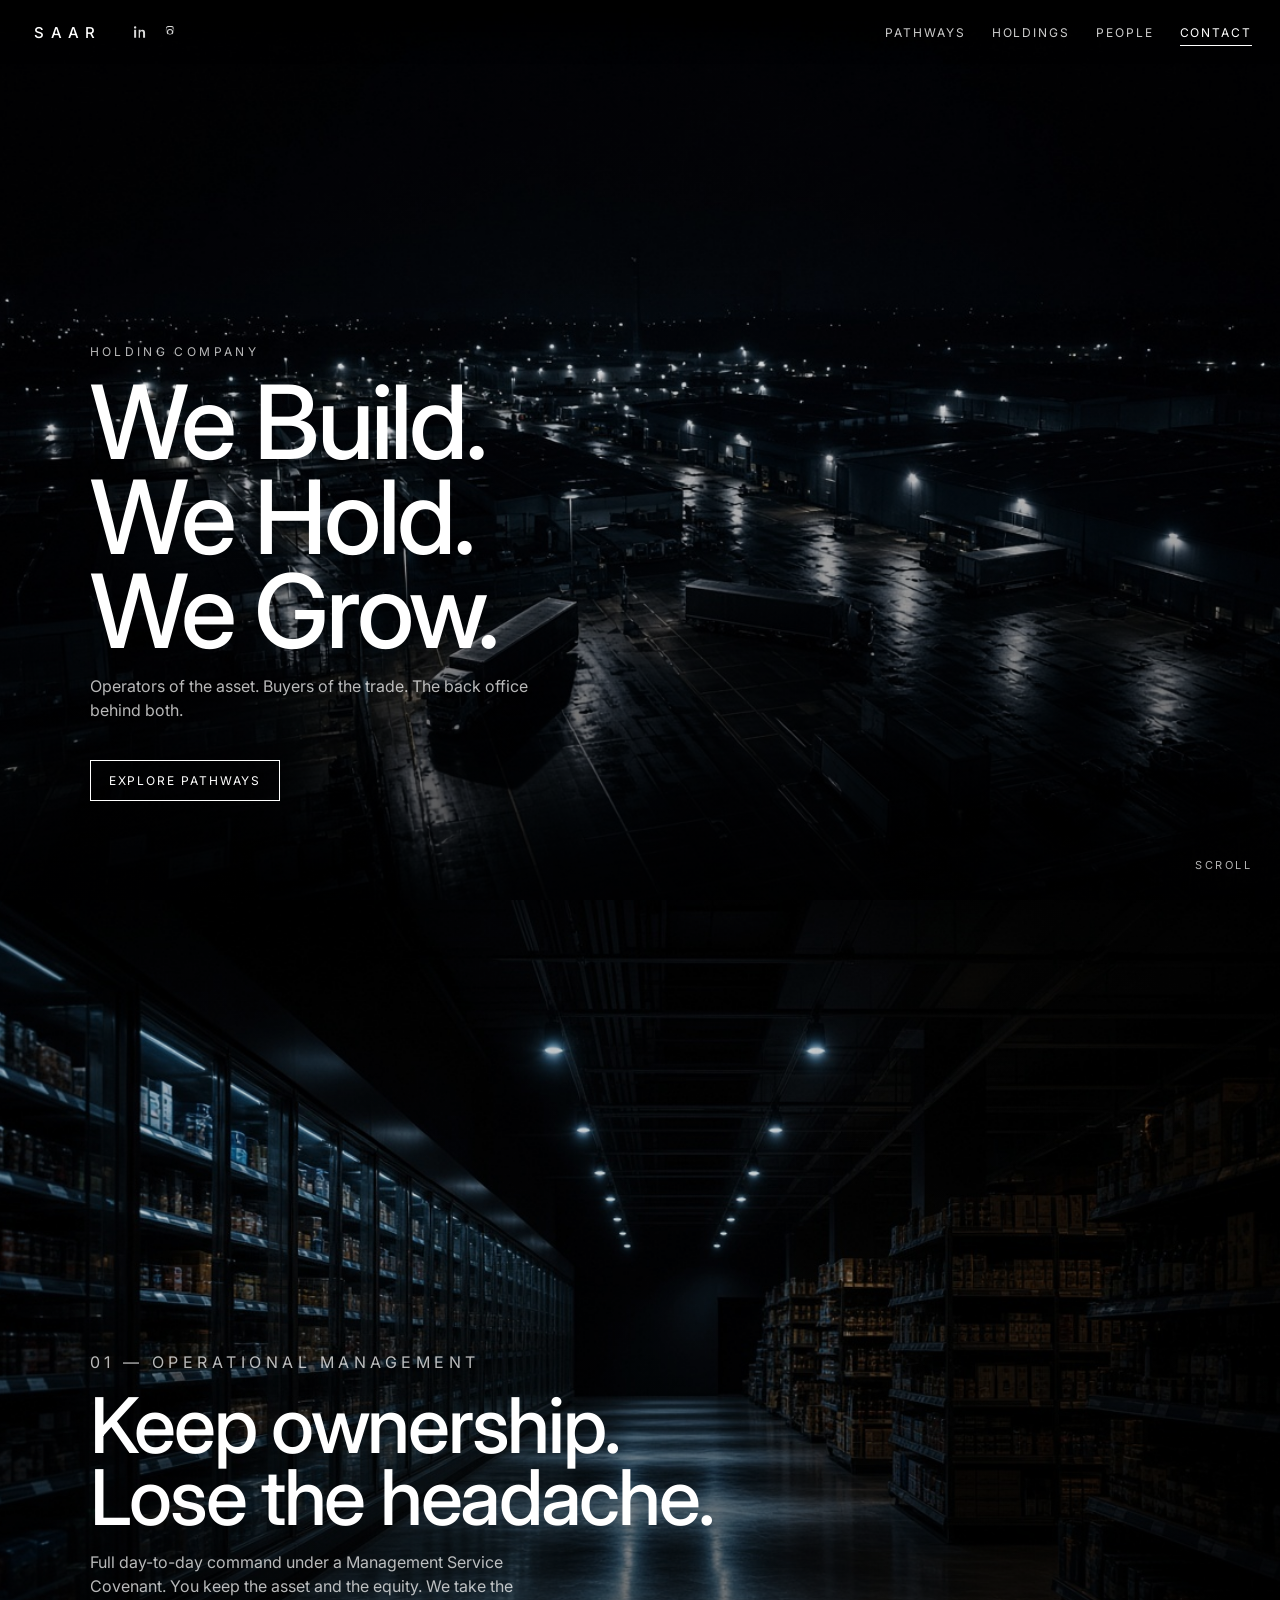
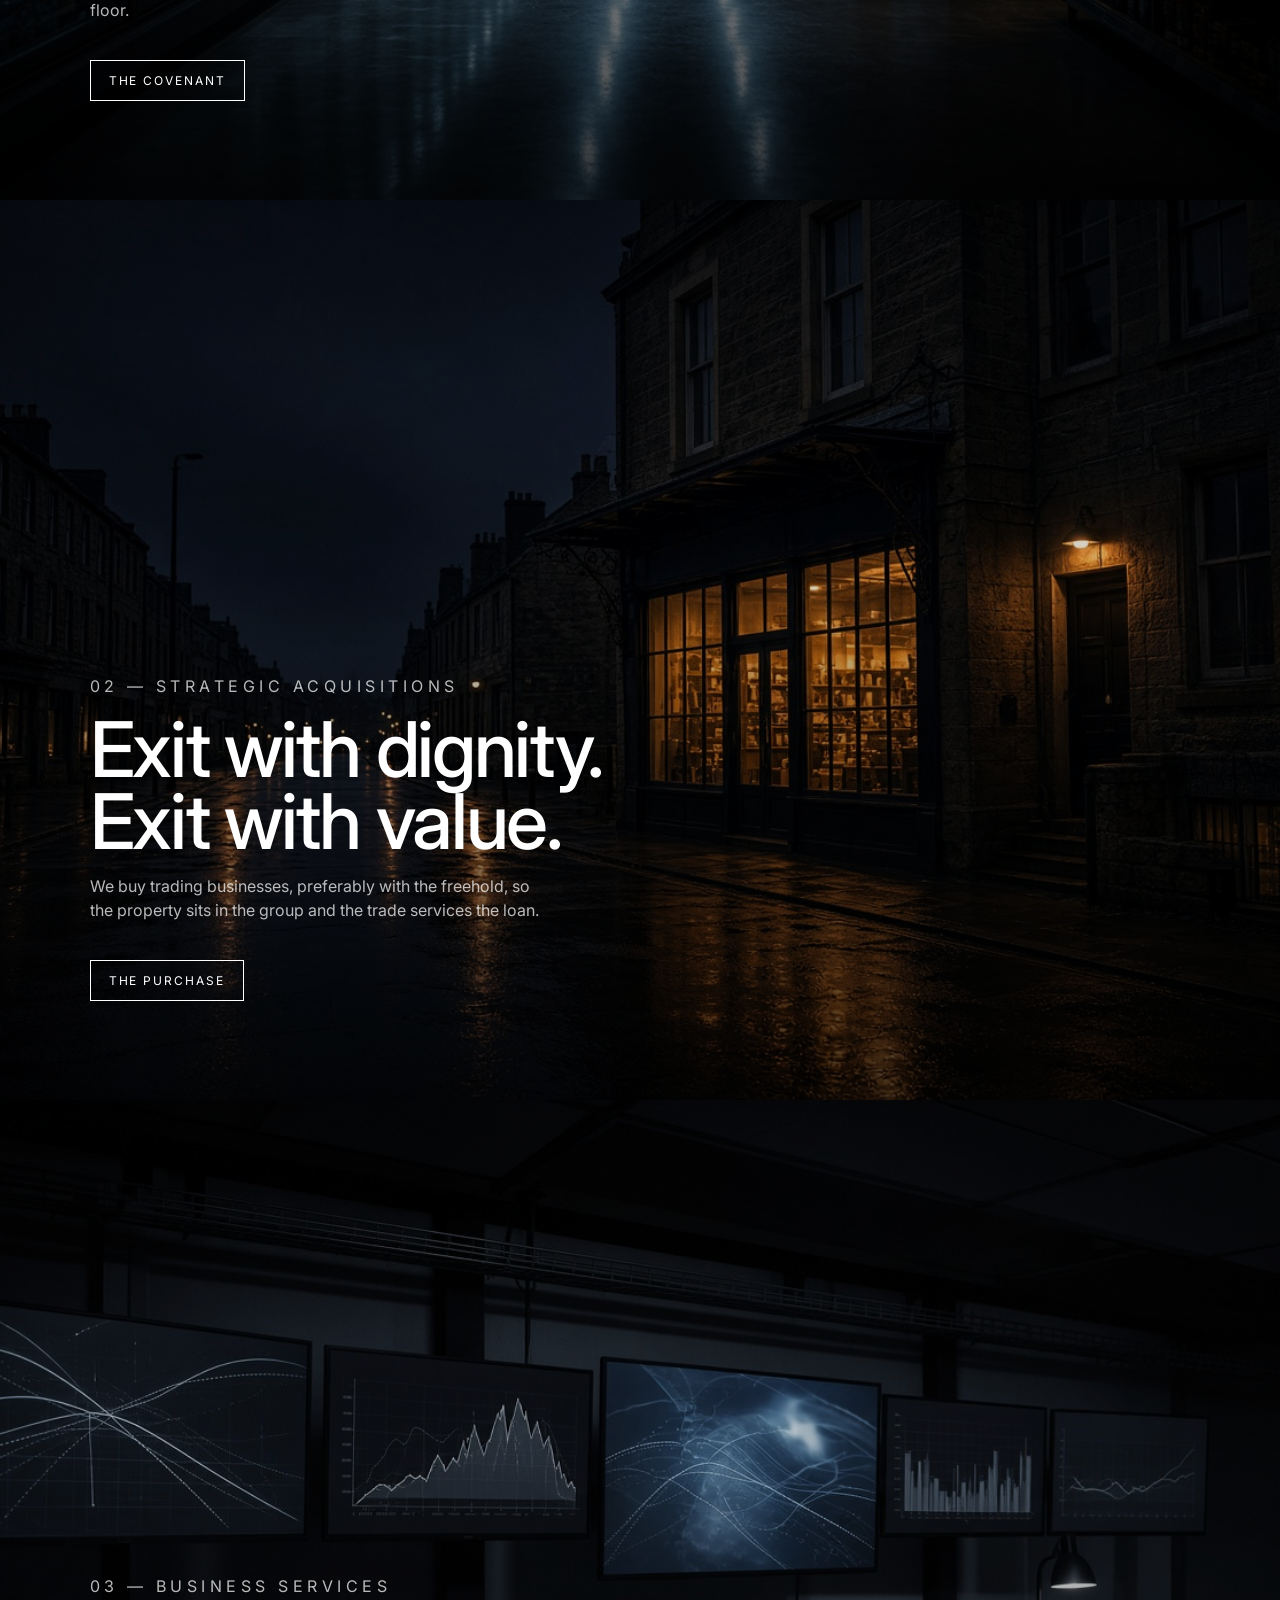
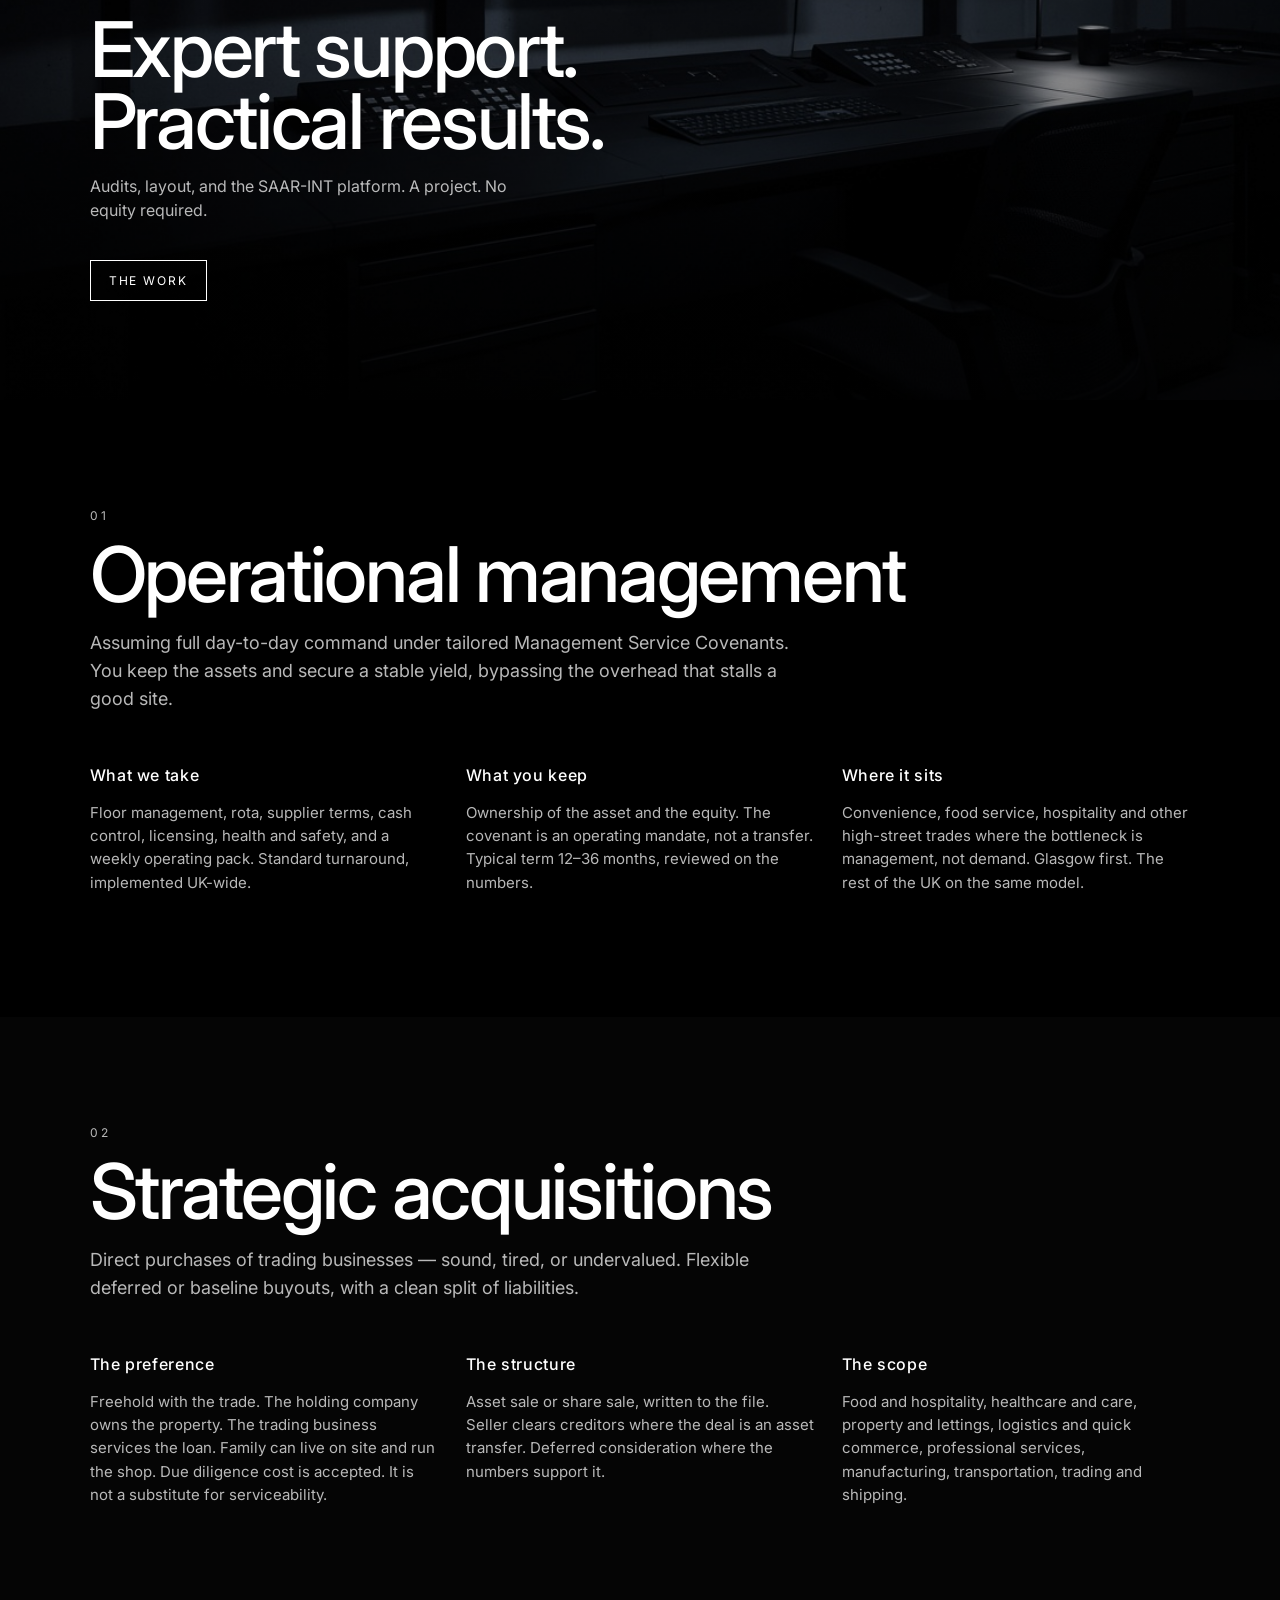
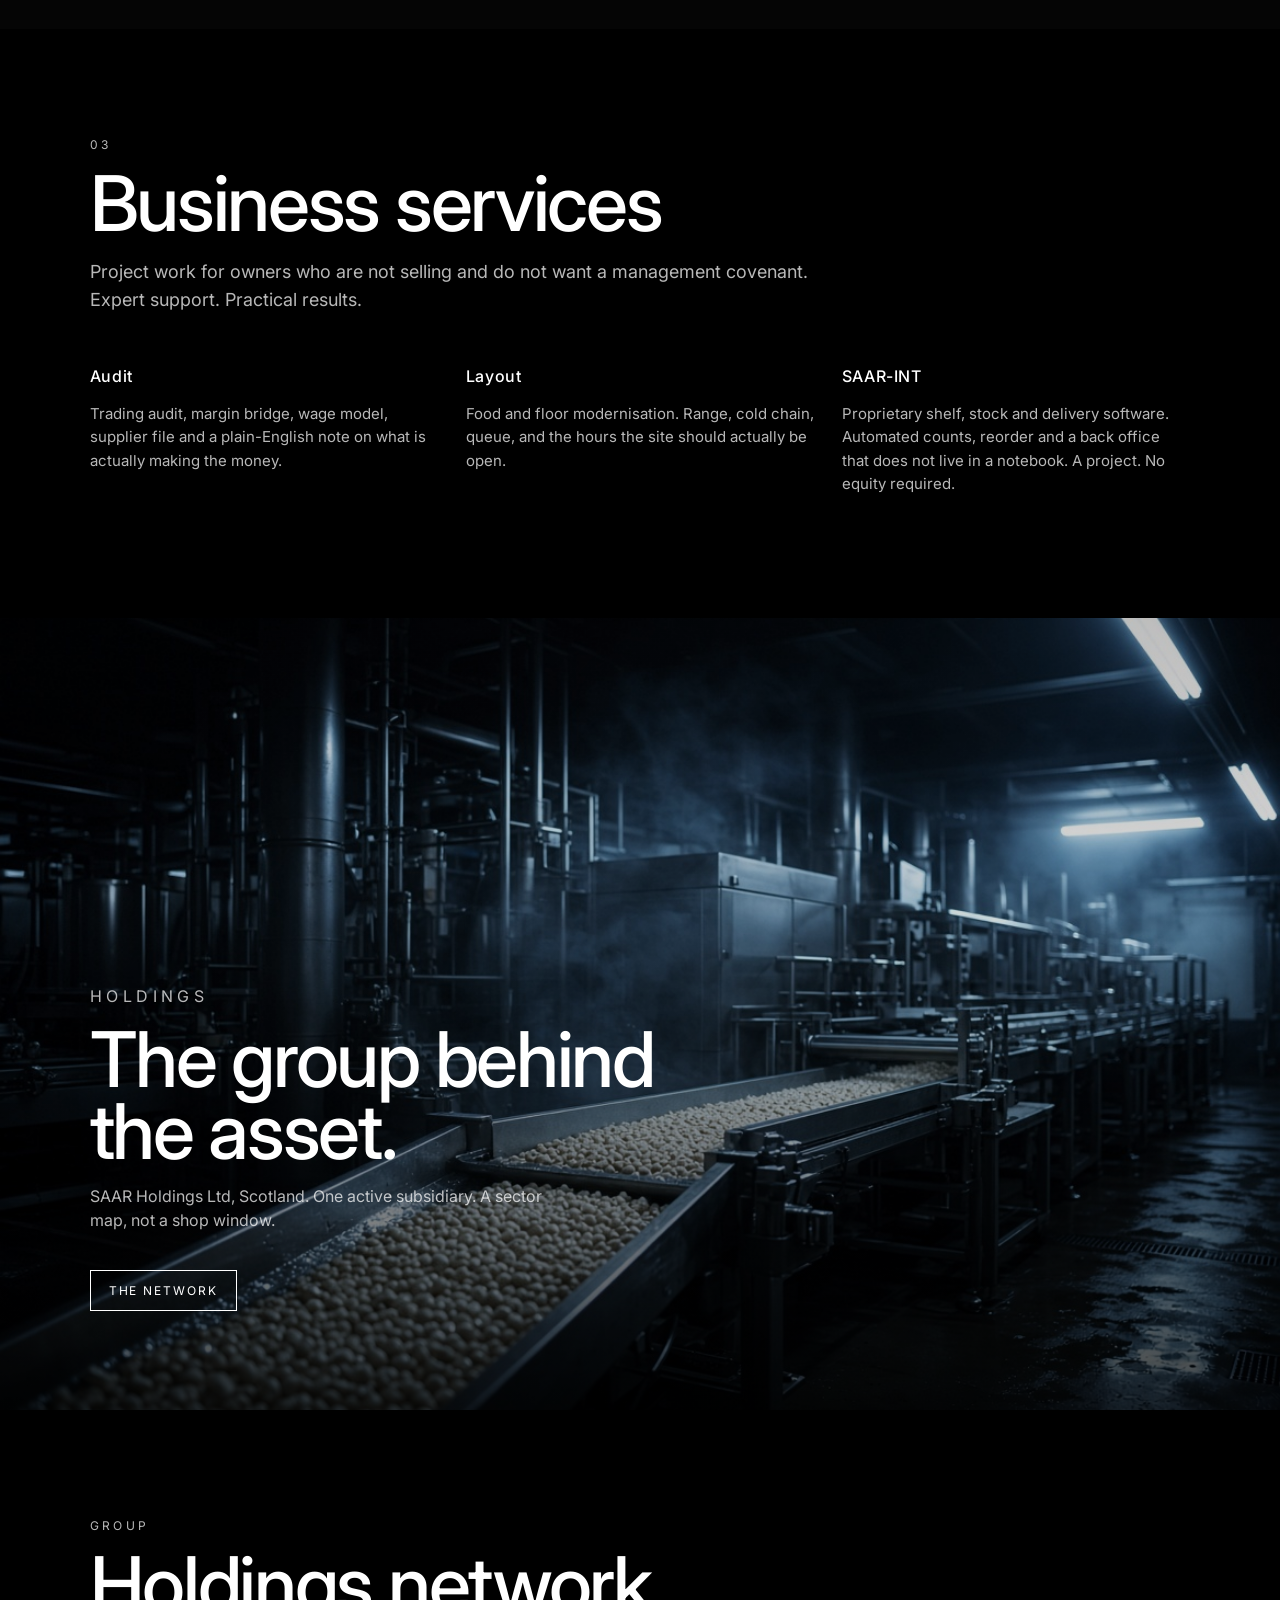
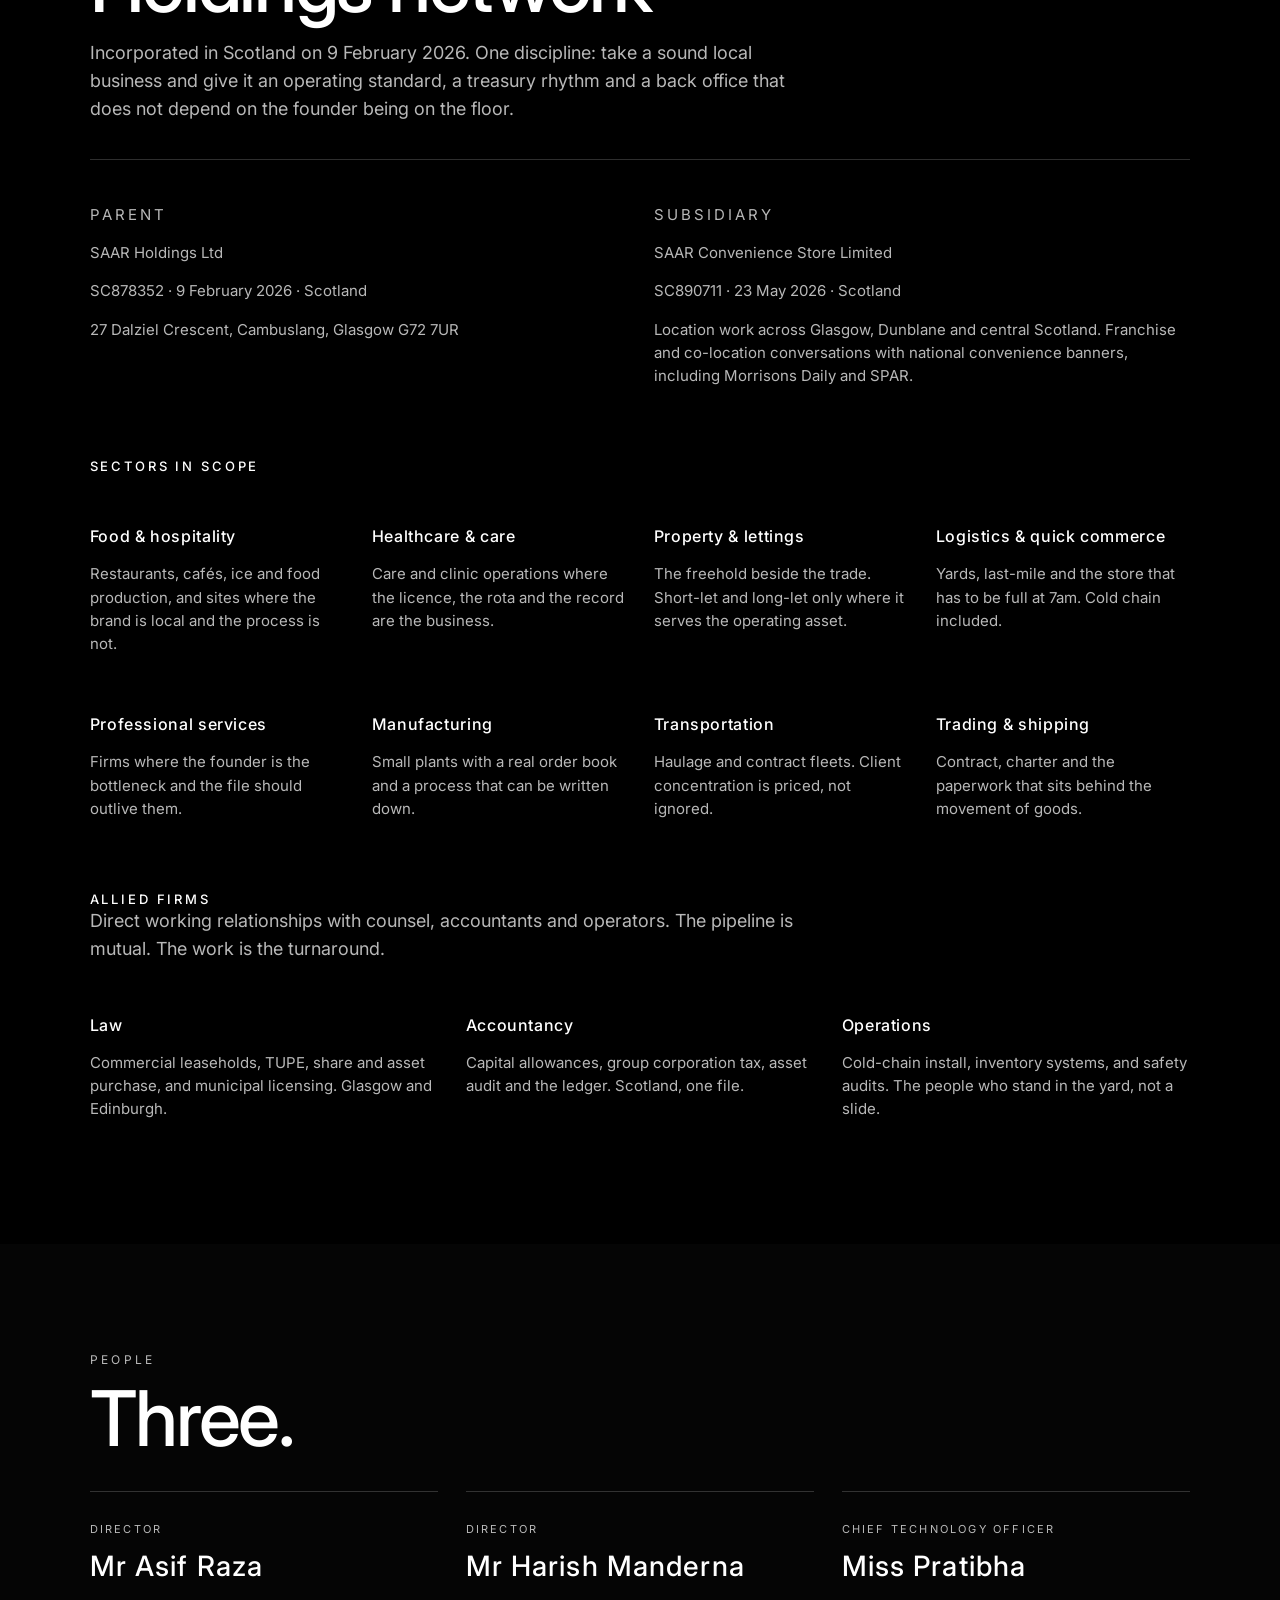
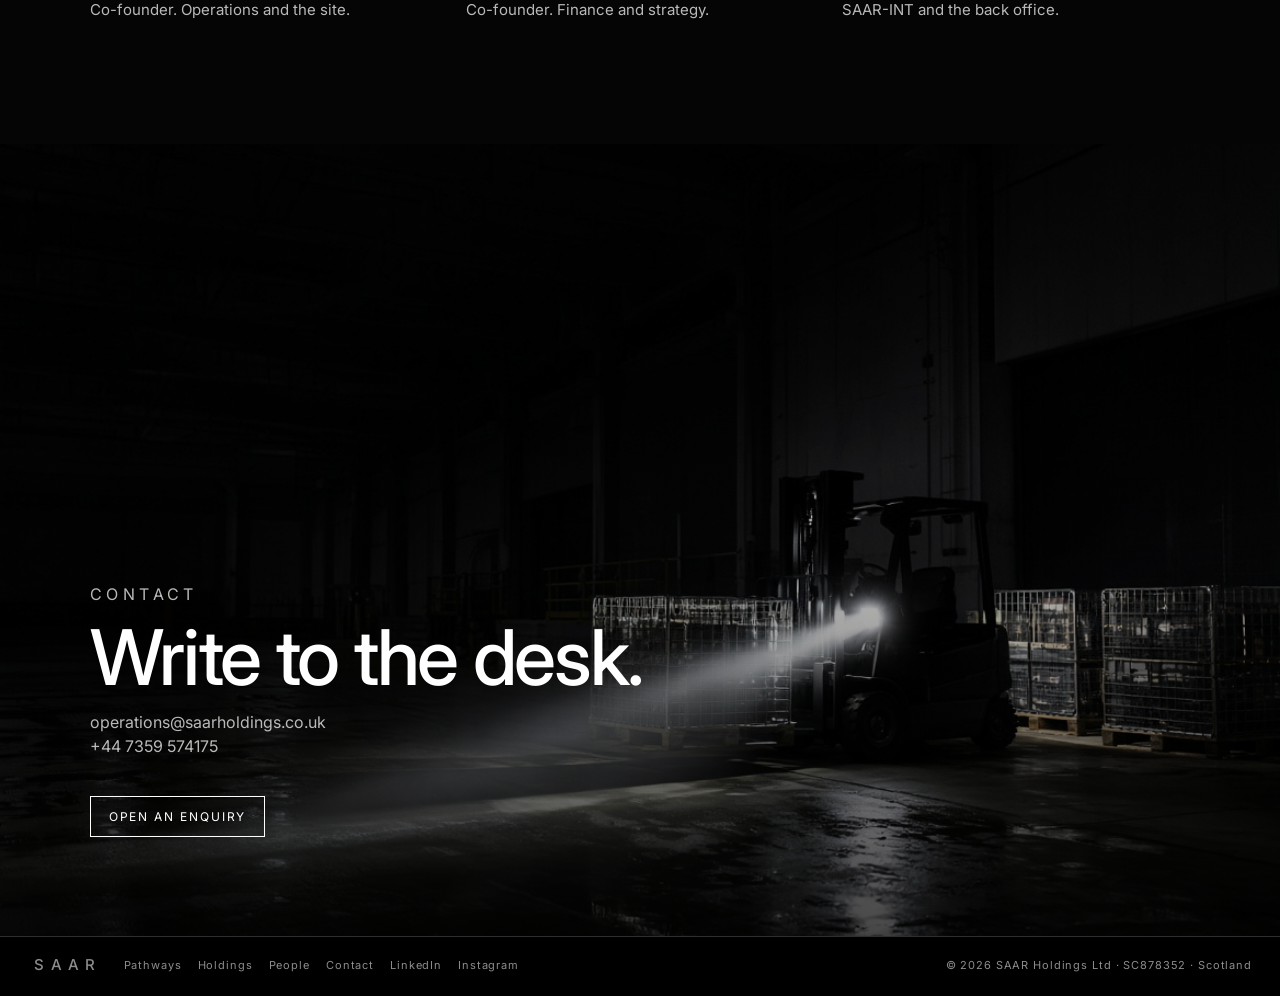
==== index.html @ ee045bcd "Publish SpaceX-style SAAR site for GitHub Pages" ====
<!DOCTYPE html>
<html lang="en">
<head>
  <meta charset="UTF-8" />
  <meta name="viewport" content="width=device-width, initial-scale=1" />
  <title>SAAR — Holdings</title>
  <meta name="description" content="SAAR Holdings Ltd. A Scottish holding company. We run operations, buy trading businesses, and put a back office behind the asset." />
  <link rel="preconnect" href="https://fonts.googleapis.com" />
  <link rel="preconnect" href="https://fonts.gstatic.com" crossorigin />
  <link href="https://fonts.googleapis.com/css2?family=Inter:wght@400;500;600&display=swap" rel="stylesheet" />
  <link rel="stylesheet" href="styles.css" />
  <link rel="icon" href="data:image/svg+xml,%3Csvg xmlns='http://www.w3.org/2000/svg' viewBox='0 0 64 64'%3E%3Crect fill='%23000' width='64' height='64'/%3E%3Ctext x='32' y='40' text-anchor='middle' fill='white' font-family='Arial' font-size='18' letter-spacing='2'%3ESAAR%3C/text%3E%3C/svg%3E" />
</head>
<body>
  <header class="nav" id="nav">
    <a class="wordmark" href="#top" data-nav="top">SAAR</a>
    <div class="nav-social">
      <a href="https://www.linkedin.com/company/saar-holdings-uk-ltd" target="_blank" rel="noopener" aria-label="SAAR Holdings on LinkedIn">
        <svg viewBox="0 0 24 24" aria-hidden="true"><path d="M4.7 3.3A1.8 1.8 0 1 0 4.7 6.9 1.8 1.8 0 0 0 4.7 3.3zM3.2 8.6h3v12.1h-3zM10 8.6h2.9v1.7h.1c.4-.8 1.4-1.6 2.9-1.6 3.1 0 3.7 2 3.7 4.7v7.3h-3v-6.5c0-1.5 0-3.5-2.1-3.5s-2.5 1.7-2.5 3.4v6.6H10z"/></svg>
      </a>
      <a href="https://www.instagram.com/saarholdings/" target="_blank" rel="noopener" aria-label="SAAR Holdings on Instagram">
        <svg viewBox="0 0 24 24" aria-hidden="true"><path d="M12 7.4A4.6 4.6 0 1 0 12 16.6 4.6 4.6 0 0 0 12 7.4zm0 7.6a3 3 0 1 1 0-6 3 3 0 0 1 0 6zm5.9-8.8a1.1 1.1 0 1 1-2.2 0 1.1 1.1 0 0 1 2.2 0zM12 4.6c1.5 0 1.7 0 2.3.1.6 0 1 .1 1.3.2.4.2.7.4 1 .7.3.3.5.6.7 1 .1.3.2.7.2 1.3.1.6.1.8.1 2.3s0 1.7-.1 2.3c0 .6-.1 1-.2 1.3-.2.4-.4.7-.7 1-.3.3-.6.5-1 .7-.3.1-.7.2-1.3.2-.6.1-.8.1-2.3.1s-1.7 0-2.3-.1c-.6 0-1-.1-1.3-.2-.4-.2-.7-.4-1-.7-.3-.3-.5-.6-.7-1-.1-.3-.2-.7-.2-1.3-.1-.6-.1-.8-.1-2.3s0-1.7.1-2.3c0-.6.1-1 .2-1.3.2-.4.4-.7.7-1 .3-.3.6-.5 1-.7.3-.1.7-.2 1.3-.2.6-.1.8-.1 2.3-.1zm0-1.6c-1.5 0-1.7 0-2.4.1-.6 0-1.1.1-1.5.3-.4.2-.8.4-1.1.7-.3.3-.6.7-.7 1.1-.2.4-.3.9-.3 1.5-.1.7-.1.9-.1 2.4s0 1.7.1 2.4c0 .6.1 1.1.3 1.5.2.4.4.8.7 1.1.3.3.7.6 1.1.7.4.2.9.3 1.5.3.7.1.9.1 2.4.1s1.7 0 2.4-.1c.6 0 1.1-.1 1.5-.3.4-.2.8-.4 1.1-.7.3-.3.6-.7.7-1.1.2-.4.3-.9.3-1.5.1-.7.1-.9.1-2.4s0-1.7-.1-2.4c0-.6-.1-1.1-.3-1.5-.2-.4-.4-.8-.7-1.1-.3-.3-.7-.6-1.1-.7-.4-.2-.9-.3-1.5-.3-.7-.1-.9-.1-2.4-.1z"/></svg>
      </a>
    </div>
    <button class="menu" id="menu" aria-label="Menu"><span></span><span></span></button>
    <nav class="links" id="links">
      <a href="#pathways" data-nav="pathways">Pathways</a>
      <a href="#holdings" data-nav="holdings">Holdings</a>
      <a href="#people" data-nav="people">People</a>
      <a href="#contact" data-nav="contact">Contact</a>
    </nav>
  </header>

  <main id="top">
    <section class="hero">
      <video class="hero-video" autoplay muted loop playsinline poster="media/yard.jpg">
        <source src="media/hero.mp4" type="video/mp4" />
      </video>
      <div class="scrim"></div>
      <div class="hero-copy reveal">
        <p class="eyebrow">Holding company</p>
        <h1>We Build.<br />We Hold.<br />We Grow.</h1>
        <p class="deck">Operators of the asset. Buyers of the trade. The back office behind both.</p>
        <a class="cta" href="#pathways">Explore pathways</a>
      </div>
      <a class="scroll" href="#pathways" aria-label="Scroll">Scroll</a>
    </section>

    <section class="panel" id="pathways">
      <div class="panel-media ken" style="background-image:url('media/store.jpg')"></div>
      <div class="scrim"></div>
      <div class="panel-copy reveal">
        <p class="index">01 — Operational management</p>
        <h2>Keep ownership.<br />Lose the headache.</h2>
        <p>Full day-to-day command under a Management Service Covenant. You keep the asset and the equity. We take the floor.</p>
        <a class="more" href="#path-01">The covenant</a>
      </div>
    </section>

    <section class="panel">
      <div class="panel-media ken" style="background-image:url('media/street.jpg')"></div>
      <div class="scrim"></div>
      <div class="panel-copy reveal">
        <p class="index">02 — Strategic acquisitions</p>
        <h2>Exit with dignity.<br />Exit with value.</h2>
        <p>We buy trading businesses, preferably with the freehold, so the property sits in the group and the trade services the loan.</p>
        <a class="more" href="#path-02">The purchase</a>
      </div>
    </section>

    <section class="panel">
      <div class="panel-media ken" style="background-image:url('media/ops.jpg')"></div>
      <div class="scrim"></div>
      <div class="panel-copy reveal">
        <p class="index">03 — Business services</p>
        <h2>Expert support.<br />Practical results.</h2>
        <p>Audits, layout, and the SAAR-INT platform. A project. No equity required.</p>
        <a class="more" href="#path-03">The work</a>
      </div>
    </section>

    <section class="detail" id="path-01">
      <div class="wrap">
        <p class="eyebrow">01</p>
        <h2>Operational management</h2>
        <p class="lead">Assuming full day-to-day command under tailored Management Service Covenants. You keep the assets and secure a stable yield, bypassing the overhead that stalls a good site.</p>
        <div class="grid">
          <article>
            <h3>What we take</h3>
            <p>Floor management, rota, supplier terms, cash control, licensing, health and safety, and a weekly operating pack. Standard turnaround, implemented UK-wide.</p>
          </article>
          <article>
            <h3>What you keep</h3>
            <p>Ownership of the asset and the equity. The covenant is an operating mandate, not a transfer. Typical term 12–36 months, reviewed on the numbers.</p>
          </article>
          <article>
            <h3>Where it sits</h3>
            <p>Convenience, food service, hospitality and other high-street trades where the bottleneck is management, not demand. Glasgow first. The rest of the UK on the same model.</p>
          </article>
        </div>
      </div>
    </section>

    <section class="detail alt" id="path-02">
      <div class="wrap">
        <p class="eyebrow">02</p>
        <h2>Strategic acquisitions</h2>
        <p class="lead">Direct purchases of trading businesses — sound, tired, or undervalued. Flexible deferred or baseline buyouts, with a clean split of liabilities.</p>
        <div class="grid">
          <article>
            <h3>The preference</h3>
            <p>Freehold with the trade. The holding company owns the property. The trading business services the loan. Family can live on site and run the shop. Due diligence cost is accepted. It is not a substitute for serviceability.</p>
          </article>
          <article>
            <h3>The structure</h3>
            <p>Asset sale or share sale, written to the file. Seller clears creditors where the deal is an asset transfer. Deferred consideration where the numbers support it.</p>
          </article>
          <article>
            <h3>The scope</h3>
            <p>Food and hospitality, healthcare and care, property and lettings, logistics and quick commerce, professional services, manufacturing, transportation, trading and shipping.</p>
          </article>
        </div>
      </div>
    </section>

    <section class="detail" id="path-03">
      <div class="wrap">
        <p class="eyebrow">03</p>
        <h2>Business services</h2>
        <p class="lead">Project work for owners who are not selling and do not want a management covenant. Expert support. Practical results.</p>
        <div class="grid">
          <article>
            <h3>Audit</h3>
            <p>Trading audit, margin bridge, wage model, supplier file and a plain-English note on what is actually making the money.</p>
          </article>
          <article>
            <h3>Layout</h3>
            <p>Food and floor modernisation. Range, cold chain, queue, and the hours the site should actually be open.</p>
          </article>
          <article>
            <h3>SAAR-INT</h3>
            <p>Proprietary shelf, stock and delivery software. Automated counts, reorder and a back office that does not live in a notebook. A project. No equity required.</p>
          </article>
        </div>
      </div>
    </section>

    <section class="panel short" id="holdings">
      <div class="panel-media ken" style="background-image:url('media/plant.jpg')"></div>
      <div class="scrim"></div>
      <div class="panel-copy reveal">
        <p class="index">Holdings</p>
        <h2>The group behind<br />the asset.</h2>
        <p>SAAR Holdings Ltd, Scotland. One active subsidiary. A sector map, not a shop window.</p>
        <a class="more" href="#holdings-body">The network</a>
      </div>
    </section>

    <section class="detail" id="holdings-body">
      <div class="wrap">
        <p class="eyebrow">Group</p>
        <h2>Holdings network</h2>
        <p class="lead">Incorporated in Scotland on 9 February 2026. One discipline: take a sound local business and give it an operating standard, a treasury rhythm and a back office that does not depend on the founder being on the floor.</p>
        <div class="reg">
          <div>
            <p class="k">Parent</p>
            <p class="v">SAAR Holdings Ltd</p>
            <p>SC878352 · 9 February 2026 · Scotland</p>
            <p>27 Dalziel Crescent, Cambuslang, Glasgow G72 7UR</p>
          </div>
          <div>
            <p class="k">Subsidiary</p>
            <p class="v">SAAR Convenience Store Limited</p>
            <p>SC890711 · 23 May 2026 · Scotland</p>
            <p>Location work across Glasgow, Dunblane and central Scotland. Franchise and co-location conversations with national convenience banners, including Morrisons Daily and SPAR.</p>
          </div>
        </div>
        <h3 class="subhead">Sectors in scope</h3>
        <div class="sectors">
          <article><h3>Food & hospitality</h3><p>Restaurants, cafés, ice and food production, and sites where the brand is local and the process is not.</p></article>
          <article><h3>Healthcare & care</h3><p>Care and clinic operations where the licence, the rota and the record are the business.</p></article>
          <article><h3>Property & lettings</h3><p>The freehold beside the trade. Short-let and long-let only where it serves the operating asset.</p></article>
          <article><h3>Logistics & quick commerce</h3><p>Yards, last-mile and the store that has to be full at 7am. Cold chain included.</p></article>
          <article><h3>Professional services</h3><p>Firms where the founder is the bottleneck and the file should outlive them.</p></article>
          <article><h3>Manufacturing</h3><p>Small plants with a real order book and a process that can be written down.</p></article>
          <article><h3>Transportation</h3><p>Haulage and contract fleets. Client concentration is priced, not ignored.</p></article>
          <article><h3>Trading & shipping</h3><p>Contract, charter and the paperwork that sits behind the movement of goods.</p></article>
        </div>
        <h3 class="subhead">Allied firms</h3>
        <p class="lead tight">Direct working relationships with counsel, accountants and operators. The pipeline is mutual. The work is the turnaround.</p>
        <div class="grid">
          <article>
            <h3>Law</h3>
            <p>Commercial leaseholds, TUPE, share and asset purchase, and municipal licensing. Glasgow and Edinburgh.</p>
          </article>
          <article>
            <h3>Accountancy</h3>
            <p>Capital allowances, group corporation tax, asset audit and the ledger. Scotland, one file.</p>
          </article>
          <article>
            <h3>Operations</h3>
            <p>Cold-chain install, inventory systems, and safety audits. The people who stand in the yard, not a slide.</p>
          </article>
        </div>
      </div>
    </section>

    <section class="detail alt" id="people">
      <div class="wrap">
        <p class="eyebrow">People</p>
        <h2>Three.</h2>
        <div class="people">
          <article>
            <p class="role">Director</p>
            <h3>Mr Asif Raza</h3>
            <p>Co-founder. Operations and the site.</p>
          </article>
          <article>
            <p class="role">Director</p>
            <h3>Mr Harish Manderna</h3>
            <p>Co-founder. Finance and strategy.</p>
          </article>
          <article>
            <p class="role">Chief Technology Officer</p>
            <h3>Miss Pratibha</h3>
            <p>SAAR-INT and the back office.</p>
          </article>
        </div>
      </div>
    </section>

    <section class="panel short" id="contact">
      <div class="panel-media ken" style="background-image:url('media/bay.jpg')"></div>
      <div class="scrim"></div>
      <div class="panel-copy reveal">
        <p class="index">Contact</p>
        <h2>Write to the desk.</h2>
        <p>operations@saarholdings.co.uk<br />+44 7359 574175</p>
        <a class="cta" href="mailto:operations@saarholdings.co.uk">Open an enquiry</a>
      </div>
    </section>
  </main>

  <footer class="foot">
    <a class="wordmark" href="#top">SAAR</a>
    <nav>
      <a href="#pathways">Pathways</a>
      <a href="#holdings">Holdings</a>
      <a href="#people">People</a>
      <a href="#contact">Contact</a>
      <a href="https://www.linkedin.com/company/saar-holdings-uk-ltd" target="_blank" rel="noopener">LinkedIn</a>
      <a href="https://www.instagram.com/saarholdings/" target="_blank" rel="noopener">Instagram</a>
    </nav>
    <p>© 2026 SAAR Holdings Ltd · SC878352 · Scotland</p>
  </footer>
  <script src="app.js"></script>
</body>
</html>
---- styles.css ----
:root { --bg:#000; --fg:#fff; --dim:rgba(255,255,255,.72); --line:rgba(255,255,255,.18); }
* { box-sizing:border-box; }
html { scroll-behavior:smooth; }
body { margin:0; background:#000; color:#fff; font-family:Inter, Helvetica, Arial, sans-serif; font-weight:400; }
a { color:inherit; text-decoration:none; }
img, video { max-width:100%; }

.nav {
  position:fixed; inset:0 0 auto 0; z-index:20;
  display:flex; align-items:center; gap:22px;
  height:64px; padding:0 28px;
  background:linear-gradient(#000, rgba(0,0,0,0));
  transition:background .3s ease, height .3s ease;
}
.nav.solid { background:rgba(0,0,0,.92); backdrop-filter:blur(8px); height:56px; }
.wordmark {
  font-weight:500; letter-spacing:.42em; font-size:15px; padding-left:.42em;
}
.nav-social { display:flex; gap:14px; margin-left:8px; }
.nav-social a { display:flex; opacity:.85; }
.nav-social a:hover { opacity:1; }
.nav-social svg { width:16px; height:16px; fill:#fff; }
.links { margin-left:auto; display:flex; gap:26px; }
.links a {
  font-size:12px; letter-spacing:.16em; text-transform:uppercase; opacity:.8;
  position:relative;
}
.links a::after {
  content:""; position:absolute; left:0; bottom:-6px; height:1px; width:0; background:#fff;
  transition:width .35s ease;
}
.links a:hover, .links a.on { opacity:1; }
.links a:hover::after, .links a.on::after { width:100%; }
.menu { display:none; margin-left:auto; background:none; border:0; width:28px; height:18px; position:relative; }
.menu span { position:absolute; left:0; right:0; height:1px; background:#fff; }
.menu span:first-child { top:4px; }
.menu span:last-child { bottom:4px; }

.hero, .panel { position:relative; min-height:100vh; display:flex; align-items:flex-end; overflow:hidden; }
.panel.short { min-height:88vh; }
.hero-video, .panel-media { position:absolute; inset:0; width:100%; height:100%; object-fit:cover; }
.panel-media { background-size:cover; background-position:center; }
.ken { animation:ken 22s ease-in-out alternate infinite; }
@keyframes ken { from { transform:scale(1); } to { transform:scale(1.08); } }
.scrim { position:absolute; inset:0; background:linear-gradient(180deg, rgba(0,0,0,.25) 0%, rgba(0,0,0,.15) 40%, rgba(0,0,0,.72) 100%); }
.hero-copy, .panel-copy { position:relative; z-index:2; padding:0 7vw 11vh; max-width:920px; }
.eyebrow, .index { font-size:12px; letter-spacing:.28em; text-transform:uppercase; color:var(--dim); margin:0 0 16px; }
h1 { font-weight:500; font-size:clamp(52px, 8vw, 104px); line-height:.92; letter-spacing:-.03em; margin:0; }
h2 { font-weight:500; font-size:clamp(40px, 6vw, 84px); line-height:.94; letter-spacing:-.03em; margin:0; }
.deck, .panel-copy p { max-width:460px; color:var(--dim); font-size:16px; line-height:1.5; }
.cta, .more {
  display:inline-block; margin-top:22px; border:1px solid #fff; padding:12px 18px;
  font-size:12px; letter-spacing:.16em; text-transform:uppercase;
  transition:background .25s ease, color .25s ease;
}
.cta:hover, .more:hover { background:#fff; color:#000; }
.scroll {
  position:absolute; z-index:2; right:28px; bottom:28px;
  font-size:11px; letter-spacing:.22em; text-transform:uppercase; opacity:.7;
}

.detail { background:#000; padding:108px 7vw; }
.detail.alt { background:#050505; }
.wrap { max-width:1100px; }
.lead { max-width:720px; color:var(--dim); font-size:18px; line-height:1.55; }
.lead.tight { margin-top:0; }
.grid, .sectors, .people, .reg { display:grid; gap:28px; margin-top:36px; }
.grid, .people { grid-template-columns:repeat(3, 1fr); }
.sectors { grid-template-columns:repeat(4, 1fr); }
.reg { grid-template-columns:1fr 1fr; border-top:1px solid var(--line); padding-top:28px; }
.k { font-size:11px; letter-spacing:.2em; text-transform:uppercase; color:var(--dim); }
.v { font-size:22px; margin:6px 0; }
article h3, .subhead { font-weight:500; font-size:16px; letter-spacing:.04em; }
.subhead { margin:56px 0 0; font-size:13px; letter-spacing:.22em; text-transform:uppercase; }
article p, .reg p { color:var(--dim); line-height:1.55; font-size:15px; }
.role { font-size:11px; letter-spacing:.2em; text-transform:uppercase; color:var(--dim); }
.people article { border-top:1px solid var(--line); padding-top:18px; }
.people h3 { font-size:28px; font-weight:500; margin:8px 0; }

.foot {
  display:flex; align-items:center; gap:22px; flex-wrap:wrap;
  padding:18px 28px 22px; border-top:1px solid var(--line);
  font-size:11px; letter-spacing:.08em; color:rgba(255,255,255,.55);
}
.foot nav { display:flex; gap:16px; }
.foot p { margin:0 0 0 auto; }

.reveal { opacity:0; transform:translateY(28px); animation:up .9s ease forwards; }
.reveal.in { animation:up .8s ease forwards; }
@keyframes up { to { opacity:1; transform:none; } }

@media (max-width: 860px) {
  .links { display:none; position:fixed; inset:56px 0 auto 0; background:#000; flex-direction:column; padding:18px 28px 24px; gap:16px; }
  .links.open { display:flex; }
  .menu { display:block; }
  .grid, .people, .sectors, .reg { grid-template-columns:1fr; }
  .foot p { margin-left:0; }
  h1 { font-size:48px; }
}
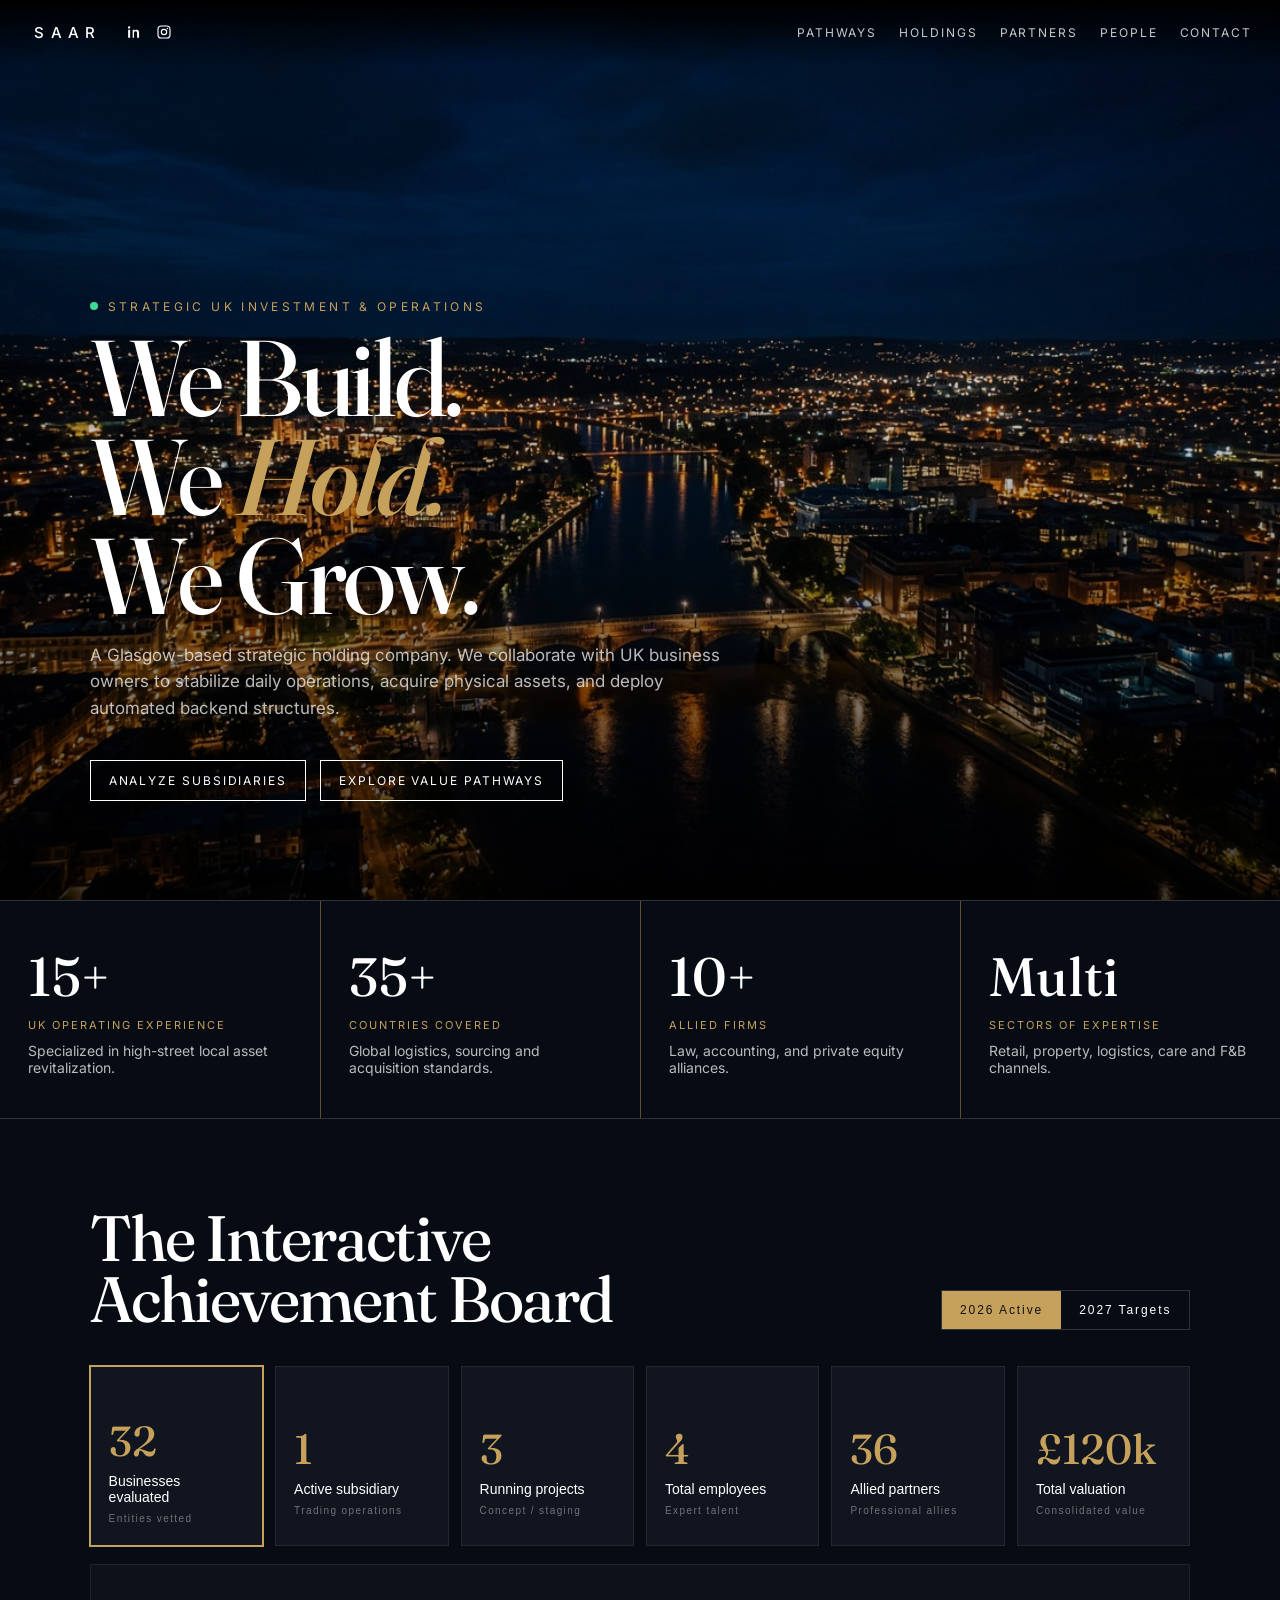
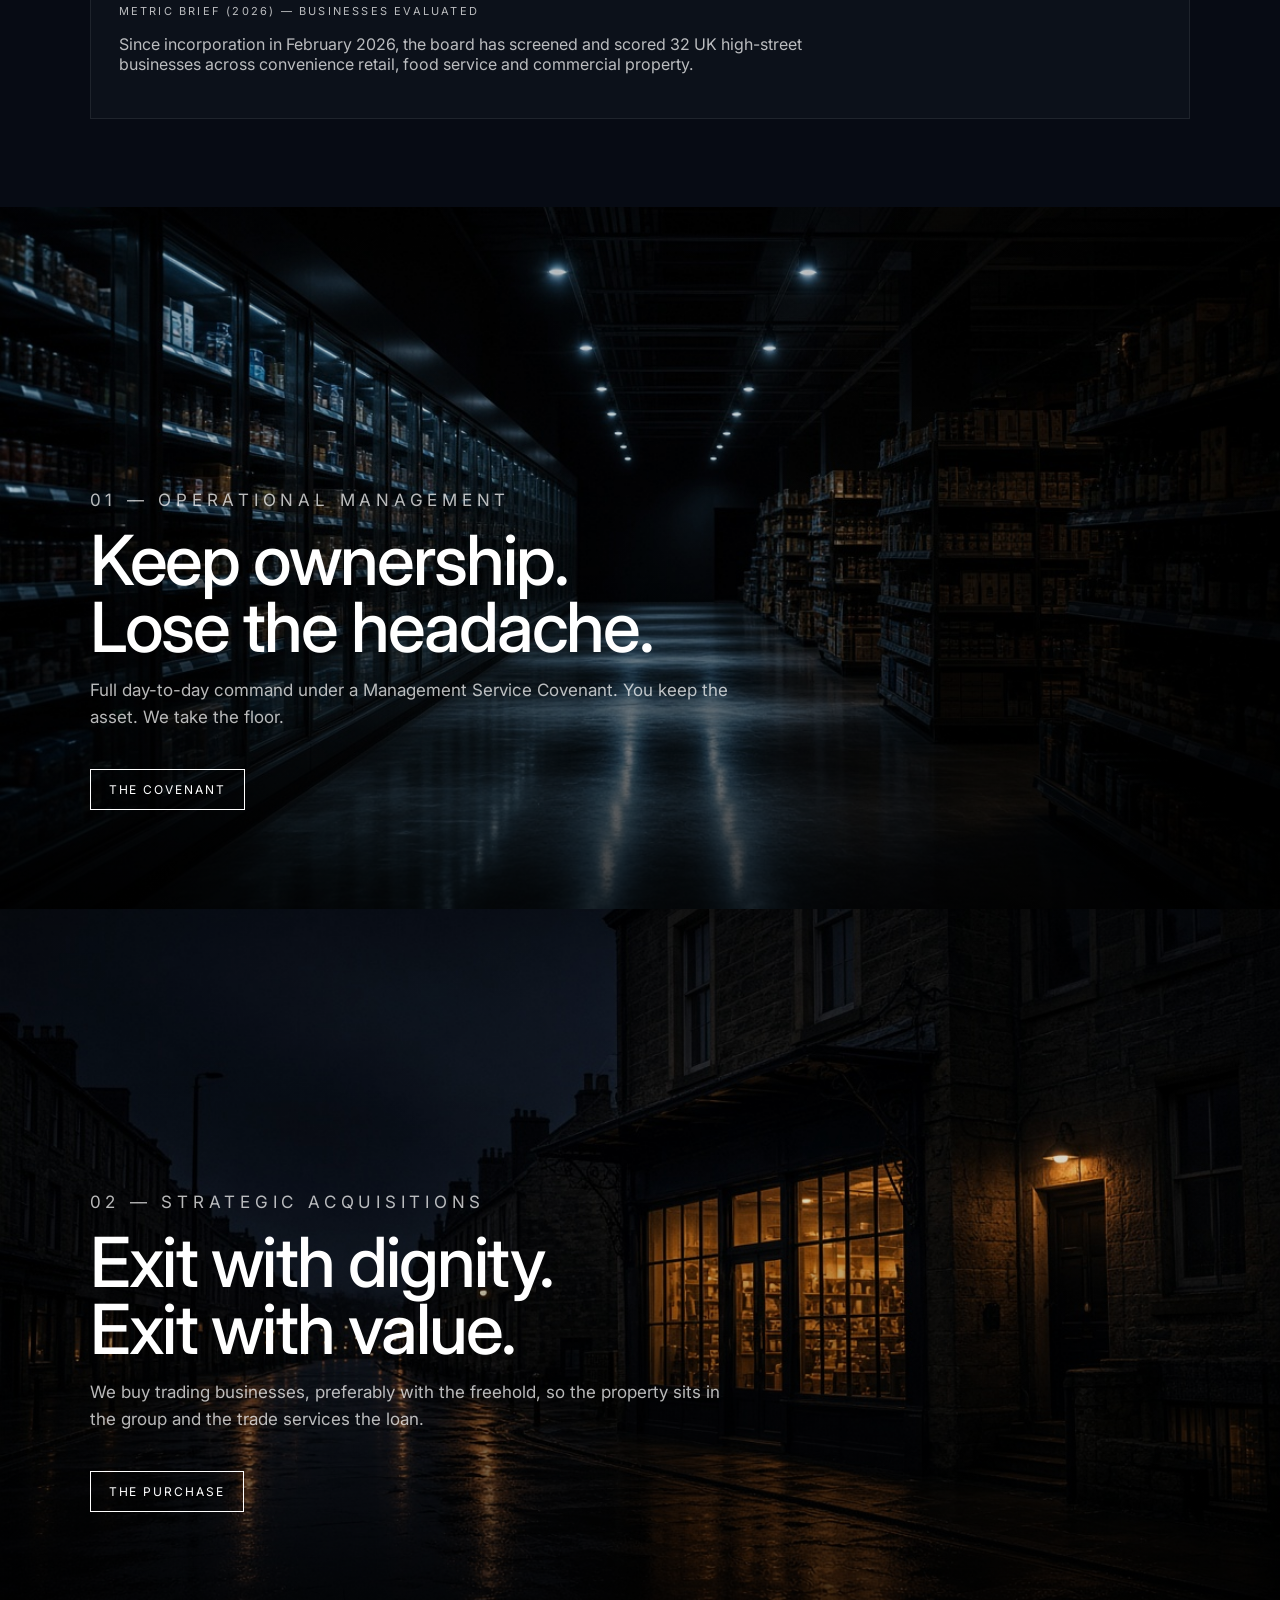
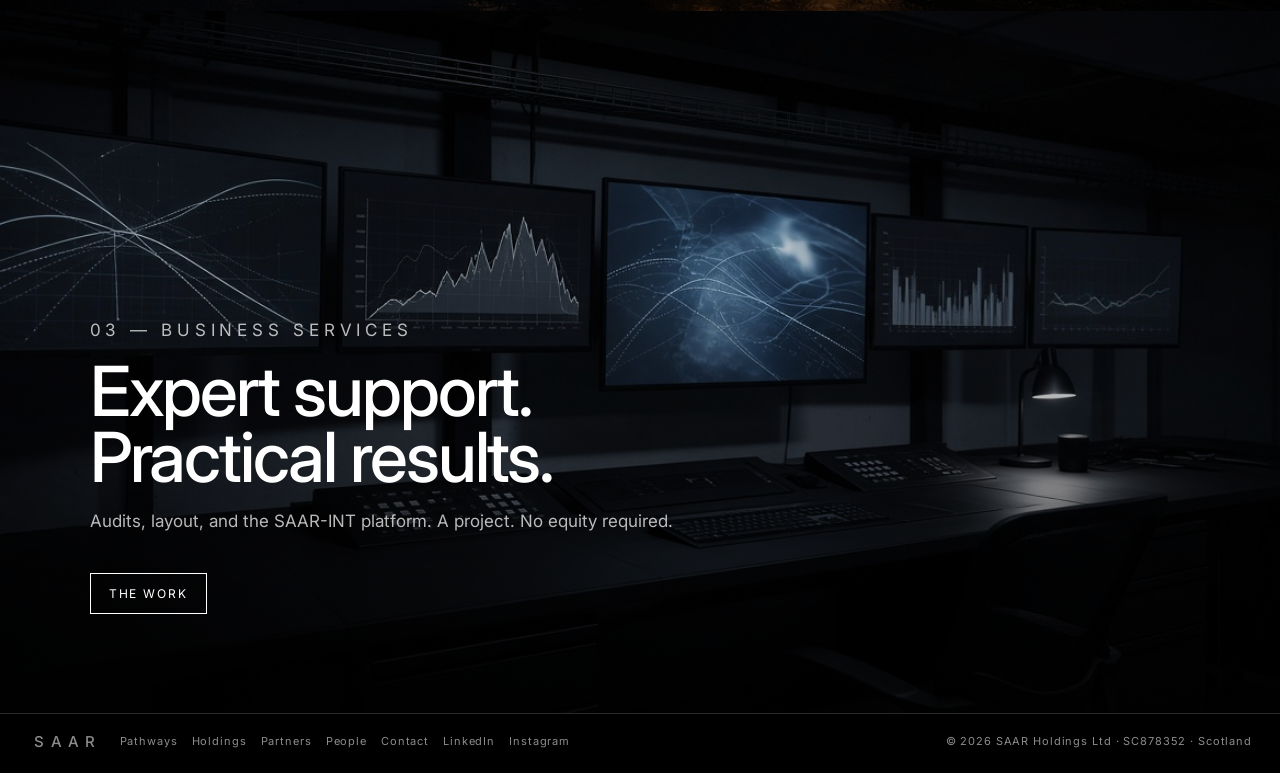
==== commit c7436591: "Home page uses Kimi hero, stats and achievement board" ====
--- a/index.html
+++ b/index.html
@@ -6,253 +6,147 @@
   <title>SAAR — Holdings</title>
   <meta name="description" content="SAAR Holdings Ltd. A Scottish holding company. We run operations, buy trading businesses, and put a back office behind the asset." />
   <link rel="preconnect" href="https://fonts.googleapis.com" />
-  <link rel="preconnect" href="https://fonts.gstatic.com" crossorigin />
-  <link href="https://fonts.googleapis.com/css2?family=Inter:wght@400;500;600&display=swap" rel="stylesheet" />
+  <link href="https://fonts.googleapis.com/css2?family=Fraunces:ital,opsz,wght@0,9..144,460;1,9..144,500&family=Inter:wght@400;500;600&display=swap" rel="stylesheet" />
   <link rel="stylesheet" href="styles.css" />
-  <link rel="icon" href="data:image/svg+xml,%3Csvg xmlns='http://www.w3.org/2000/svg' viewBox='0 0 64 64'%3E%3Crect fill='%23000' width='64' height='64'/%3E%3Ctext x='32' y='40' text-anchor='middle' fill='white' font-family='Arial' font-size='18' letter-spacing='2'%3ESAAR%3C/text%3E%3C/svg%3E" />
 </head>
 <body>
-  <header class="nav" id="nav">
-    <a class="wordmark" href="#top" data-nav="top">SAAR</a>
-    <div class="nav-social">
-      <a href="https://www.linkedin.com/company/saar-holdings-uk-ltd" target="_blank" rel="noopener" aria-label="SAAR Holdings on LinkedIn">
-        <svg viewBox="0 0 24 24" aria-hidden="true"><path d="M4.7 3.3A1.8 1.8 0 1 0 4.7 6.9 1.8 1.8 0 0 0 4.7 3.3zM3.2 8.6h3v12.1h-3zM10 8.6h2.9v1.7h.1c.4-.8 1.4-1.6 2.9-1.6 3.1 0 3.7 2 3.7 4.7v7.3h-3v-6.5c0-1.5 0-3.5-2.1-3.5s-2.5 1.7-2.5 3.4v6.6H10z"/></svg>
-      </a>
-      <a href="https://www.instagram.com/saarholdings/" target="_blank" rel="noopener" aria-label="SAAR Holdings on Instagram">
-        <svg viewBox="0 0 24 24" aria-hidden="true"><path d="M12 7.4A4.6 4.6 0 1 0 12 16.6 4.6 4.6 0 0 0 12 7.4zm0 7.6a3 3 0 1 1 0-6 3 3 0 0 1 0 6zm5.9-8.8a1.1 1.1 0 1 1-2.2 0 1.1 1.1 0 0 1 2.2 0zM12 4.6c1.5 0 1.7 0 2.3.1.6 0 1 .1 1.3.2.4.2.7.4 1 .7.3.3.5.6.7 1 .1.3.2.7.2 1.3.1.6.1.8.1 2.3s0 1.7-.1 2.3c0 .6-.1 1-.2 1.3-.2.4-.4.7-.7 1-.3.3-.6.5-1 .7-.3.1-.7.2-1.3.2-.6.1-.8.1-2.3.1s-1.7 0-2.3-.1c-.6 0-1-.1-1.3-.2-.4-.2-.7-.4-1-.7-.3-.3-.5-.6-.7-1-.1-.3-.2-.7-.2-1.3-.1-.6-.1-.8-.1-2.3s0-1.7.1-2.3c0-.6.1-1 .2-1.3.2-.4.4-.7.7-1 .3-.3.6-.5 1-.7.3-.1.7-.2 1.3-.2.6-.1.8-.1 2.3-.1zm0-1.6c-1.5 0-1.7 0-2.4.1-.6 0-1.1.1-1.5.3-.4.2-.8.4-1.1.7-.3.3-.6.7-.7 1.1-.2.4-.3.9-.3 1.5-.1.7-.1.9-.1 2.4s0 1.7.1 2.4c0 .6.1 1.1.3 1.5.2.4.4.8.7 1.1.3.3.7.6 1.1.7.4.2.9.3 1.5.3.7.1.9.1 2.4.1s1.7 0 2.4-.1c.6 0 1.1-.1 1.5-.3.4-.2.8-.4 1.1-.7.3-.3.6-.7.7-1.1.2-.4.3-.9.3-1.5.1-.7.1-.9.1-2.4s0-1.7-.1-2.4c0-.6-.1-1.1-.3-1.5-.2-.4-.4-.8-.7-1.1-.3-.3-.7-.6-1.1-.7-.4-.2-.9-.3-1.5-.3-.7-.1-.9-.1-2.4-.1z"/></svg>
-      </a>
+
+<header class="nav" id="nav">
+  <a class="wordmark" href="index.html">SAAR</a>
+  <div class="nav-social">
+    <a class="li" href="https://www.linkedin.com/company/saar-holdings-uk-ltd" target="_blank" rel="noopener" aria-label="SAAR Holdings on LinkedIn">
+      <svg viewBox="0 0 24 24" aria-hidden="true"><path d="M4.7 3.3A1.8 1.8 0 1 0 4.7 6.9 1.8 1.8 0 0 0 4.7 3.3zM3.2 8.6h3v12.1h-3zM10 8.6h2.9v1.7h.1c.4-.8 1.4-1.6 2.9-1.6 3.1 0 3.7 2 3.7 4.7v7.3h-3v-6.5c0-1.5 0-3.5-2.1-3.5s-2.5 1.7-2.5 3.4v6.6H10z"/></svg>
+    </a>
+    <a class="ig" href="https://www.instagram.com/saarholdings/" target="_blank" rel="noopener" aria-label="SAAR Holdings on Instagram">
+      <svg viewBox="0 0 24 24" aria-hidden="true"><defs><linearGradient id="ig" x1="2" y1="22" x2="22" y2="2"><stop stop-color="#FEDA75"/><stop offset=".3" stop-color="#FA7E1E"/><stop offset=".55" stop-color="#D62976"/><stop offset=".8" stop-color="#962FBF"/><stop offset="1" stop-color="#4F5BD5"/></linearGradient></defs><rect x="3" y="3" width="18" height="18" rx="5"/><circle cx="12" cy="12" r="4"/><circle cx="17.2" cy="6.8" r="1" fill="#fff" stroke="none"/></svg>
+    </a>
+  </div>
+  <button class="menu" id="menu" aria-label="Menu"><span></span><span></span></button>
+  <nav class="links" id="links">
+    <a href="pathways.html" data-nav="pathways">Pathways</a>
+    <a href="holdings.html" data-nav="holdings">Holdings</a>
+    <a href="partners.html" data-nav="partners">Partners</a>
+    <a href="people.html" data-nav="people">People</a>
+    <a href="contact.html" data-nav="contact">Contact</a>
+  </nav>
+</header>
+
+
+<main>
+  <section class="hero">
+    <div class="panel-media ken" style="background-image:url('media/city.jpg')"></div>
+    <div class="scrim"></div>
+    <div class="hero-copy reveal">
+      <p class="eyebrow gold">Strategic UK investment & operations</p>
+      <h1 class="serif">We Build.<br />We <em>Hold.</em><br />We Grow.</h1>
+      <p class="deck">A Glasgow-based strategic holding company. We collaborate with UK business owners to stabilize daily operations, acquire physical assets, and deploy automated backend structures.</p>
+      <a class="cta" href="holdings.html">Analyze subsidiaries</a>
+      <a class="more" href="pathways.html">Explore value pathways</a>
     </div>
-    <button class="menu" id="menu" aria-label="Menu"><span></span><span></span></button>
-    <nav class="links" id="links">
-      <a href="#pathways" data-nav="pathways">Pathways</a>
-      <a href="#holdings" data-nav="holdings">Holdings</a>
-      <a href="#people" data-nav="people">People</a>
-      <a href="#contact" data-nav="contact">Contact</a>
-    </nav>
-  </header>
+  </section>
+  <section class="stats">
+    <article class="stat"><b>15+</b><span>UK OPERATING EXPERIENCE</span><p>Specialized in high-street local asset revitalization.</p></article>
+    <article class="stat"><b>35+</b><span>COUNTRIES COVERED</span><p>Global logistics, sourcing and acquisition standards.</p></article>
+    <article class="stat"><b>10+</b><span>ALLIED FIRMS</span><p>Law, accounting, and private equity alliances.</p></article>
+    <article class="stat"><b>Multi</b><span>SECTORS OF EXPERTISE</span><p>Retail, property, logistics, care and F&B channels.</p></article>
+  </section>
+  <section class="board" id="board">
+    <div class="board-head">
+      <h2>The Interactive<br />Achievement Board</h2>
+      <div class="tabs">
+        <button class="on" id="y2026" type="button">2026 Active</button>
+        <button id="y2027" type="button">2027 Targets</button>
+      </div>
+    </div>
+    <div class="metrics" id="metrics"></div>
+    <div class="brief"><p class="k" id="brief-k">Metric brief (2026)</p><p id="brief"></p></div>
+  </section>
+  <section class="panel mid" id="routes">
+    <div class="panel-media ken" style="background-image:url('media/store.jpg')"></div>
+    <div class="scrim"></div>
+    <div class="panel-copy reveal">
+      <p class="index">01 — Operational management</p>
+      <h2>Keep ownership.<br />Lose the headache.</h2>
+      <p>Full day-to-day command under a Management Service Covenant. You keep the asset. We take the floor.</p>
+      <a class="more" href="operations.html">The covenant</a>
+    </div>
+  </section>
+  <section class="panel mid">
+    <div class="panel-media ken" style="background-image:url('media/street.jpg')"></div>
+    <div class="scrim"></div>
+    <div class="panel-copy reveal">
+      <p class="index">02 — Strategic acquisitions</p>
+      <h2>Exit with dignity.<br />Exit with value.</h2>
+      <p>We buy trading businesses, preferably with the freehold, so the property sits in the group and the trade services the loan.</p>
+      <a class="more" href="acquisitions.html">The purchase</a>
+    </div>
+  </section>
+  <section class="panel mid">
+    <div class="panel-media ken" style="background-image:url('media/ops.jpg')"></div>
+    <div class="scrim"></div>
+    <div class="panel-copy reveal">
+      <p class="index">03 — Business services</p>
+      <h2>Expert support.<br />Practical results.</h2>
+      <p>Audits, layout, and the SAAR-INT platform. A project. No equity required.</p>
+      <a class="more" href="services.html">The work</a>
+    </div>
+  </section>
+</main>
 
-  <main id="top">
-    <section class="hero">
-      <video class="hero-video" autoplay muted loop playsinline poster="media/yard.jpg">
-        <source src="media/hero.mp4" type="video/mp4" />
-      </video>
-      <div class="scrim"></div>
-      <div class="hero-copy reveal">
-        <p class="eyebrow">Holding company</p>
-        <h1>We Build.<br />We Hold.<br />We Grow.</h1>
-        <p class="deck">Operators of the asset. Buyers of the trade. The back office behind both.</p>
-        <a class="cta" href="#pathways">Explore pathways</a>
-      </div>
-      <a class="scroll" href="#pathways" aria-label="Scroll">Scroll</a>
-    </section>
 
-    <section class="panel" id="pathways">
-      <div class="panel-media ken" style="background-image:url('media/store.jpg')"></div>
-      <div class="scrim"></div>
-      <div class="panel-copy reveal">
-        <p class="index">01 — Operational management</p>
-        <h2>Keep ownership.<br />Lose the headache.</h2>
-        <p>Full day-to-day command under a Management Service Covenant. You keep the asset and the equity. We take the floor.</p>
-        <a class="more" href="#path-01">The covenant</a>
-      </div>
-    </section>
+<footer class="foot">
+  <a class="wordmark" href="index.html">SAAR</a>
+  <nav>
+    <a href="pathways.html">Pathways</a>
+    <a href="holdings.html">Holdings</a>
+    <a href="partners.html">Partners</a>
+    <a href="people.html">People</a>
+    <a href="contact.html">Contact</a>
+    <a href="https://www.linkedin.com/company/saar-holdings-uk-ltd" target="_blank" rel="noopener">LinkedIn</a>
+    <a href="https://www.instagram.com/saarholdings/" target="_blank" rel="noopener">Instagram</a>
+  </nav>
+  <p>© 2026 SAAR Holdings Ltd · SC878352 · Scotland</p>
+</footer>
+<script src="app.js"></script>
+<script>
+const sets = {
+  2026: [
+    ["32","Businesses evaluated","Entities vetted","Since incorporation in February 2026, the board has screened and scored 32 UK high-street businesses across convenience retail, food service and commercial property."],
+    ["1","Active subsidiary","Trading operations","SAAR Convenience Store Limited, SC890711, is the active trading subsidiary. Location work is underway across Glasgow, Dunblane and central Scotland."],
+    ["3","Running projects","Concept / staging","Three routes are live: operational management, strategic acquisitions, and business services including SAAR-INT."],
+    ["4","Total employees","Expert talent","The operating group is a small desk. Directors, technology, and the subsidiary floor."],
+    ["36","Allied partners","Professional allies","Counsel, accountants and operators across Glasgow, Edinburgh and the wider UK file."],
+    ["£120k","Total valuation","Consolidated value","Consolidated figure carried on the 2026 board."]
+  ],
+  2027: [
+    ["—","Businesses evaluated","Target","2027 targets are not published. The 2026 board remains the live figure."],
+    ["—","Active subsidiary","Target","Subsidiary count is not forecast on the public site."],
+    ["—","Running projects","Target","Project count follows the file, not a published target."],
+    ["—","Total employees","Target","Headcount is not forecast on the public site."],
+    ["—","Allied partners","Target","Alliance count is not forecast on the public site."],
+    ["—","Total valuation","Target","No 2027 valuation is published."]
+  ]
+};
+const box = document.getElementById("metrics");
+const brief = document.getElementById("brief");
+const briefK = document.getElementById("brief-k");
+function draw(year) {
+  box.innerHTML = "";
+  sets[year].forEach((m, i) => {
+    const b = document.createElement("button");
+    b.className = "metric" + (i === 0 ? " on" : "");
+    b.innerHTML = "<b>" + m[0] + "</b><span>" + m[1] + "</span><small>" + m[2] + "</small>";
+    b.onclick = () => { document.querySelectorAll(".metric").forEach(x => x.classList.remove("on")); b.classList.add("on"); briefK.textContent = "Metric brief (" + year + ") — " + m[1]; brief.textContent = m[3]; };
+    box.appendChild(b);
+  });
+  briefK.textContent = "Metric brief (" + year + ") — businesses evaluated";
+  brief.textContent = sets[year][0][3];
+}
+document.getElementById("y2026").onclick = () => { document.getElementById("y2026").classList.add("on"); document.getElementById("y2027").classList.remove("on"); draw(2026); };
+document.getElementById("y2027").onclick = () => { document.getElementById("y2027").classList.add("on"); document.getElementById("y2026").classList.remove("on"); draw(2027); };
+draw(2026);
+</script>
+<script>document.querySelectorAll('.links a').forEach(a=>{if(a.dataset.nav&&location.pathname.endsWith(a.getAttribute('href')))a.classList.add('on')});</script>
 
-    <section class="panel">
-      <div class="panel-media ken" style="background-image:url('media/street.jpg')"></div>
-      <div class="scrim"></div>
-      <div class="panel-copy reveal">
-        <p class="index">02 — Strategic acquisitions</p>
-        <h2>Exit with dignity.<br />Exit with value.</h2>
-        <p>We buy trading businesses, preferably with the freehold, so the property sits in the group and the trade services the loan.</p>
-        <a class="more" href="#path-02">The purchase</a>
-      </div>
-    </section>
-
-    <section class="panel">
-      <div class="panel-media ken" style="background-image:url('media/ops.jpg')"></div>
-      <div class="scrim"></div>
-      <div class="panel-copy reveal">
-        <p class="index">03 — Business services</p>
-        <h2>Expert support.<br />Practical results.</h2>
-        <p>Audits, layout, and the SAAR-INT platform. A project. No equity required.</p>
-        <a class="more" href="#path-03">The work</a>
-      </div>
-    </section>
-
-    <section class="detail" id="path-01">
-      <div class="wrap">
-        <p class="eyebrow">01</p>
-        <h2>Operational management</h2>
-        <p class="lead">Assuming full day-to-day command under tailored Management Service Covenants. You keep the assets and secure a stable yield, bypassing the overhead that stalls a good site.</p>
-        <div class="grid">
-          <article>
-            <h3>What we take</h3>
-            <p>Floor management, rota, supplier terms, cash control, licensing, health and safety, and a weekly operating pack. Standard turnaround, implemented UK-wide.</p>
-          </article>
-          <article>
-            <h3>What you keep</h3>
-            <p>Ownership of the asset and the equity. The covenant is an operating mandate, not a transfer. Typical term 12–36 months, reviewed on the numbers.</p>
-          </article>
-          <article>
-            <h3>Where it sits</h3>
-            <p>Convenience, food service, hospitality and other high-street trades where the bottleneck is management, not demand. Glasgow first. The rest of the UK on the same model.</p>
-          </article>
-        </div>
-      </div>
-    </section>
-
-    <section class="detail alt" id="path-02">
-      <div class="wrap">
-        <p class="eyebrow">02</p>
-        <h2>Strategic acquisitions</h2>
-        <p class="lead">Direct purchases of trading businesses — sound, tired, or undervalued. Flexible deferred or baseline buyouts, with a clean split of liabilities.</p>
-        <div class="grid">
-          <article>
-            <h3>The preference</h3>
-            <p>Freehold with the trade. The holding company owns the property. The trading business services the loan. Family can live on site and run the shop. Due diligence cost is accepted. It is not a substitute for serviceability.</p>
-          </article>
-          <article>
-            <h3>The structure</h3>
-            <p>Asset sale or share sale, written to the file. Seller clears creditors where the deal is an asset transfer. Deferred consideration where the numbers support it.</p>
-          </article>
-          <article>
-            <h3>The scope</h3>
-            <p>Food and hospitality, healthcare and care, property and lettings, logistics and quick commerce, professional services, manufacturing, transportation, trading and shipping.</p>
-          </article>
-        </div>
-      </div>
-    </section>
-
-    <section class="detail" id="path-03">
-      <div class="wrap">
-        <p class="eyebrow">03</p>
-        <h2>Business services</h2>
-        <p class="lead">Project work for owners who are not selling and do not want a management covenant. Expert support. Practical results.</p>
-        <div class="grid">
-          <article>
-            <h3>Audit</h3>
-            <p>Trading audit, margin bridge, wage model, supplier file and a plain-English note on what is actually making the money.</p>
-          </article>
-          <article>
-            <h3>Layout</h3>
-            <p>Food and floor modernisation. Range, cold chain, queue, and the hours the site should actually be open.</p>
-          </article>
-          <article>
-            <h3>SAAR-INT</h3>
-            <p>Proprietary shelf, stock and delivery software. Automated counts, reorder and a back office that does not live in a notebook. A project. No equity required.</p>
-          </article>
-        </div>
-      </div>
-    </section>
-
-    <section class="panel short" id="holdings">
-      <div class="panel-media ken" style="background-image:url('media/plant.jpg')"></div>
-      <div class="scrim"></div>
-      <div class="panel-copy reveal">
-        <p class="index">Holdings</p>
-        <h2>The group behind<br />the asset.</h2>
-        <p>SAAR Holdings Ltd, Scotland. One active subsidiary. A sector map, not a shop window.</p>
-        <a class="more" href="#holdings-body">The network</a>
-      </div>
-    </section>
-
-    <section class="detail" id="holdings-body">
-      <div class="wrap">
-        <p class="eyebrow">Group</p>
-        <h2>Holdings network</h2>
-        <p class="lead">Incorporated in Scotland on 9 February 2026. One discipline: take a sound local business and give it an operating standard, a treasury rhythm and a back office that does not depend on the founder being on the floor.</p>
-        <div class="reg">
-          <div>
-            <p class="k">Parent</p>
-            <p class="v">SAAR Holdings Ltd</p>
-            <p>SC878352 · 9 February 2026 · Scotland</p>
-            <p>27 Dalziel Crescent, Cambuslang, Glasgow G72 7UR</p>
-          </div>
-          <div>
-            <p class="k">Subsidiary</p>
-            <p class="v">SAAR Convenience Store Limited</p>
-            <p>SC890711 · 23 May 2026 · Scotland</p>
-            <p>Location work across Glasgow, Dunblane and central Scotland. Franchise and co-location conversations with national convenience banners, including Morrisons Daily and SPAR.</p>
-          </div>
-        </div>
-        <h3 class="subhead">Sectors in scope</h3>
-        <div class="sectors">
-          <article><h3>Food & hospitality</h3><p>Restaurants, cafés, ice and food production, and sites where the brand is local and the process is not.</p></article>
-          <article><h3>Healthcare & care</h3><p>Care and clinic operations where the licence, the rota and the record are the business.</p></article>
-          <article><h3>Property & lettings</h3><p>The freehold beside the trade. Short-let and long-let only where it serves the operating asset.</p></article>
-          <article><h3>Logistics & quick commerce</h3><p>Yards, last-mile and the store that has to be full at 7am. Cold chain included.</p></article>
-          <article><h3>Professional services</h3><p>Firms where the founder is the bottleneck and the file should outlive them.</p></article>
-          <article><h3>Manufacturing</h3><p>Small plants with a real order book and a process that can be written down.</p></article>
-          <article><h3>Transportation</h3><p>Haulage and contract fleets. Client concentration is priced, not ignored.</p></article>
-          <article><h3>Trading & shipping</h3><p>Contract, charter and the paperwork that sits behind the movement of goods.</p></article>
-        </div>
-        <h3 class="subhead">Allied firms</h3>
-        <p class="lead tight">Direct working relationships with counsel, accountants and operators. The pipeline is mutual. The work is the turnaround.</p>
-        <div class="grid">
-          <article>
-            <h3>Law</h3>
-            <p>Commercial leaseholds, TUPE, share and asset purchase, and municipal licensing. Glasgow and Edinburgh.</p>
-          </article>
-          <article>
-            <h3>Accountancy</h3>
-            <p>Capital allowances, group corporation tax, asset audit and the ledger. Scotland, one file.</p>
-          </article>
-          <article>
-            <h3>Operations</h3>
-            <p>Cold-chain install, inventory systems, and safety audits. The people who stand in the yard, not a slide.</p>
-          </article>
-        </div>
-      </div>
-    </section>
-
-    <section class="detail alt" id="people">
-      <div class="wrap">
-        <p class="eyebrow">People</p>
-        <h2>Three.</h2>
-        <div class="people">
-          <article>
-            <p class="role">Director</p>
-            <h3>Mr Asif Raza</h3>
-            <p>Co-founder. Operations and the site.</p>
-          </article>
-          <article>
-            <p class="role">Director</p>
-            <h3>Mr Harish Manderna</h3>
-            <p>Co-founder. Finance and strategy.</p>
-          </article>
-          <article>
-            <p class="role">Chief Technology Officer</p>
-            <h3>Miss Pratibha</h3>
-            <p>SAAR-INT and the back office.</p>
-          </article>
-        </div>
-      </div>
-    </section>
-
-    <section class="panel short" id="contact">
-      <div class="panel-media ken" style="background-image:url('media/bay.jpg')"></div>
-      <div class="scrim"></div>
-      <div class="panel-copy reveal">
-        <p class="index">Contact</p>
-        <h2>Write to the desk.</h2>
-        <p>operations@saarholdings.co.uk<br />+44 7359 574175</p>
-        <a class="cta" href="mailto:operations@saarholdings.co.uk">Open an enquiry</a>
-      </div>
-    </section>
-  </main>
-
-  <footer class="foot">
-    <a class="wordmark" href="#top">SAAR</a>
-    <nav>
-      <a href="#pathways">Pathways</a>
-      <a href="#holdings">Holdings</a>
-      <a href="#people">People</a>
-      <a href="#contact">Contact</a>
-      <a href="https://www.linkedin.com/company/saar-holdings-uk-ltd" target="_blank" rel="noopener">LinkedIn</a>
-      <a href="https://www.instagram.com/saarholdings/" target="_blank" rel="noopener">Instagram</a>
-    </nav>
-    <p>© 2026 SAAR Holdings Ltd · SC878352 · Scotland</p>
-  </footer>
-  <script src="app.js"></script>
 </body>
 </html>
--- a/styles.css
+++ b/styles.css
@@ -1,92 +1,109 @@
-:root { --bg:#000; --fg:#fff; --dim:rgba(255,255,255,.72); --line:rgba(255,255,255,.18); }
+:root { --bg:#000; --fg:#fff; --dim:rgba(255,255,255,.72); --line:rgba(255,255,255,.16); }
 * { box-sizing:border-box; }
 html { scroll-behavior:smooth; }
-body { margin:0; background:#000; color:#fff; font-family:Inter, Helvetica, Arial, sans-serif; font-weight:400; }
+body { margin:0; background:#000; color:#fff; font-family:Inter, Helvetica, Arial, sans-serif; }
 a { color:inherit; text-decoration:none; }
-img, video { max-width:100%; }
+img, video { max-width:100%; display:block; }
 
 .nav {
-  position:fixed; inset:0 0 auto 0; z-index:20;
-  display:flex; align-items:center; gap:22px;
+  position:fixed; inset:0 0 auto 0; z-index:30;
+  display:flex; align-items:center; gap:18px;
   height:64px; padding:0 28px;
   background:linear-gradient(#000, rgba(0,0,0,0));
   transition:background .3s ease, height .3s ease;
 }
-.nav.solid { background:rgba(0,0,0,.92); backdrop-filter:blur(8px); height:56px; }
-.wordmark {
-  font-weight:500; letter-spacing:.42em; font-size:15px; padding-left:.42em;
-}
-.nav-social { display:flex; gap:14px; margin-left:8px; }
-.nav-social a { display:flex; opacity:.85; }
-.nav-social a:hover { opacity:1; }
-.nav-social svg { width:16px; height:16px; fill:#fff; }
-.links { margin-left:auto; display:flex; gap:26px; }
-.links a {
-  font-size:12px; letter-spacing:.16em; text-transform:uppercase; opacity:.8;
-  position:relative;
-}
-.links a::after {
-  content:""; position:absolute; left:0; bottom:-6px; height:1px; width:0; background:#fff;
-  transition:width .35s ease;
-}
+.nav.solid { background:rgba(0,0,0,.92); backdrop-filter:blur(10px); height:56px; }
+.wordmark { font-weight:500; letter-spacing:.42em; font-size:15px; padding-left:.42em; }
+.nav-social { display:flex; gap:14px; margin-left:6px; }
+.nav-social a { display:flex; }
+.nav-social svg { width:16px; height:16px; fill:#fff; transition:fill .25s ease, transform .25s ease; }
+.nav-social a.li:hover svg { fill:#0A66C2; transform:translateY(-1px); }
+.nav-social a.ig:hover svg { fill:url(#ig); transform:translateY(-1px) scale(1.06); }
+.links { margin-left:auto; display:flex; gap:22px; }
+.links a { font-size:12px; letter-spacing:.16em; text-transform:uppercase; opacity:.78; position:relative; }
+.links a::after { content:""; position:absolute; left:0; bottom:-6px; height:1px; width:0; background:#fff; transition:width .3s ease; }
 .links a:hover, .links a.on { opacity:1; }
 .links a:hover::after, .links a.on::after { width:100%; }
-.menu { display:none; margin-left:auto; background:none; border:0; width:28px; height:18px; position:relative; }
+.menu { display:none; margin-left:auto; background:none; border:0; width:28px; height:18px; position:relative; cursor:pointer; }
 .menu span { position:absolute; left:0; right:0; height:1px; background:#fff; }
-.menu span:first-child { top:4px; }
-.menu span:last-child { bottom:4px; }
+.menu span:first-child { top:4px; } .menu span:last-child { bottom:4px; }
 
 .hero, .panel { position:relative; min-height:100vh; display:flex; align-items:flex-end; overflow:hidden; }
-.panel.short { min-height:88vh; }
-.hero-video, .panel-media { position:absolute; inset:0; width:100%; height:100%; object-fit:cover; }
-.panel-media { background-size:cover; background-position:center; }
+.panel.mid { min-height:78vh; }
+.hero-video, .panel-media { position:absolute; inset:0; width:100%; height:100%; object-fit:cover; background-size:cover; background-position:center; }
 .ken { animation:ken 22s ease-in-out alternate infinite; }
 @keyframes ken { from { transform:scale(1); } to { transform:scale(1.08); } }
-.scrim { position:absolute; inset:0; background:linear-gradient(180deg, rgba(0,0,0,.25) 0%, rgba(0,0,0,.15) 40%, rgba(0,0,0,.72) 100%); }
-.hero-copy, .panel-copy { position:relative; z-index:2; padding:0 7vw 11vh; max-width:920px; }
-.eyebrow, .index { font-size:12px; letter-spacing:.28em; text-transform:uppercase; color:var(--dim); margin:0 0 16px; }
+.scrim { position:absolute; inset:0; background:linear-gradient(180deg, rgba(0,0,0,.28), rgba(0,0,0,.12) 40%, rgba(0,0,0,.74)); }
+.hero-copy, .panel-copy { position:relative; z-index:2; padding:0 7vw 11vh; max-width:980px; }
+.eyebrow, .index { font-size:12px; letter-spacing:.28em; text-transform:uppercase; color:var(--dim); margin:0 0 14px; }
 h1 { font-weight:500; font-size:clamp(52px, 8vw, 104px); line-height:.92; letter-spacing:-.03em; margin:0; }
-h2 { font-weight:500; font-size:clamp(40px, 6vw, 84px); line-height:.94; letter-spacing:-.03em; margin:0; }
-.deck, .panel-copy p { max-width:460px; color:var(--dim); font-size:16px; line-height:1.5; }
+h2 { font-weight:500; font-size:clamp(36px, 5.4vw, 76px); line-height:.96; letter-spacing:-.03em; margin:0; }
+.deck, .panel-copy p, .lead { max-width:640px; color:var(--dim); font-size:17px; line-height:1.55; }
 .cta, .more {
-  display:inline-block; margin-top:22px; border:1px solid #fff; padding:12px 18px;
-  font-size:12px; letter-spacing:.16em; text-transform:uppercase;
-  transition:background .25s ease, color .25s ease;
+  display:inline-block; margin-top:22px; margin-right:10px; border:1px solid #fff; padding:12px 18px;
+  font-size:12px; letter-spacing:.16em; text-transform:uppercase; transition:background .25s ease, color .25s ease;
 }
 .cta:hover, .more:hover { background:#fff; color:#000; }
-.scroll {
-  position:absolute; z-index:2; right:28px; bottom:28px;
-  font-size:11px; letter-spacing:.22em; text-transform:uppercase; opacity:.7;
-}
+.scroll { position:absolute; z-index:2; right:28px; bottom:28px; font-size:11px; letter-spacing:.22em; text-transform:uppercase; opacity:.7; }
 
-.detail { background:#000; padding:108px 7vw; }
-.detail.alt { background:#050505; }
-.wrap { max-width:1100px; }
-.lead { max-width:720px; color:var(--dim); font-size:18px; line-height:1.55; }
-.lead.tight { margin-top:0; }
-.grid, .sectors, .people, .reg { display:grid; gap:28px; margin-top:36px; }
+.page { padding:120px 7vw 80px; }
+.wrap { max-width:1120px; }
+.grid, .sectors, .people, .reg { display:grid; gap:22px; margin-top:32px; }
 .grid, .people { grid-template-columns:repeat(3, 1fr); }
 .sectors { grid-template-columns:repeat(4, 1fr); }
-.reg { grid-template-columns:1fr 1fr; border-top:1px solid var(--line); padding-top:28px; }
+.reg { grid-template-columns:1fr 1fr; }
+.card, .people article, .reg > div {
+  border-top:1px solid var(--line); padding-top:18px;
+}
+.card h3, .subhead { font-weight:500; letter-spacing:.04em; }
+.subhead { margin:52px 0 0; font-size:13px; letter-spacing:.22em; text-transform:uppercase; }
+.card p, .reg p, .people p { color:var(--dim); line-height:1.55; font-size:15px; }
 .k { font-size:11px; letter-spacing:.2em; text-transform:uppercase; color:var(--dim); }
 .v { font-size:22px; margin:6px 0; }
-article h3, .subhead { font-weight:500; font-size:16px; letter-spacing:.04em; }
-.subhead { margin:56px 0 0; font-size:13px; letter-spacing:.22em; text-transform:uppercase; }
-article p, .reg p { color:var(--dim); line-height:1.55; font-size:15px; }
 .role { font-size:11px; letter-spacing:.2em; text-transform:uppercase; color:var(--dim); }
-.people article { border-top:1px solid var(--line); padding-top:18px; }
 .people h3 { font-size:28px; font-weight:500; margin:8px 0; }
+.list { margin:18px 0 0; padding:0; list-style:none; }
+.list li { border-top:1px solid var(--line); padding:14px 0; color:var(--dim); }
+.list strong { color:#fff; font-weight:500; display:block; margin-bottom:4px; }
 
 .foot {
-  display:flex; align-items:center; gap:22px; flex-wrap:wrap;
+  display:flex; align-items:center; gap:18px; flex-wrap:wrap;
   padding:18px 28px 22px; border-top:1px solid var(--line);
   font-size:11px; letter-spacing:.08em; color:rgba(255,255,255,.55);
 }
-.foot nav { display:flex; gap:16px; }
+.foot nav { display:flex; gap:14px; flex-wrap:wrap; }
 .foot p { margin:0 0 0 auto; }
-
-.reveal { opacity:0; transform:translateY(28px); animation:up .9s ease forwards; }
-.reveal.in { animation:up .8s ease forwards; }
+.reveal { opacity:0; transform:translateY(24px); animation:up .8s ease forwards; }
+h1.serif { font-family:"Fraunces", Georgia, serif; font-weight:460; font-size:clamp(64px, 8.4vw, 118px); letter-spacing:-.03em; }
+h1.serif em { font-style:italic; font-weight:500; color:#C6A15B; }
+.eyebrow.gold { color:#C6A15B; letter-spacing:.28em; }
+.eyebrow.gold::before { content:""; display:inline-block; width:8px; height:8px; border-radius:50%; background:#3DDC97; margin-right:10px; transform:translateY(-1px); }
+.stats { display:grid; grid-template-columns:repeat(4, 1fr); gap:0; background:#070b14; border-top:1px solid var(--line); border-bottom:1px solid var(--line); }
+.stat { padding:42px 28px; border-left:1px solid rgba(198,161,91,.45); }
+.stat:first-child { border-left:0; }
+.stat b { display:block; font-family:"Fraunces", Georgia, serif; font-size:54px; font-weight:460; }
+.stat span { display:block; margin-top:8px; color:#C6A15B; font-size:11px; letter-spacing:.18em; }
+.stat p { color:var(--dim); font-size:14px; margin:10px 0 0; }
+.board { padding:88px 7vw; background:#070b14; }
+.board-head { display:flex; justify-content:space-between; align-items:flex-end; gap:24px; }
+.board h2 { font-family:"Fraunces", Georgia, serif; font-weight:460; font-size:clamp(40px, 5vw, 68px); }
+.tabs { display:flex; border:1px solid var(--line); }
+.tabs button { background:transparent; color:#fff; border:0; padding:12px 18px; letter-spacing:.16em; font-size:12px; cursor:pointer; }
+.tabs button.on { background:#C6A15B; color:#111; }
+.metrics { display:grid; grid-template-columns:repeat(6, 1fr); gap:12px; margin-top:36px; }
+.metric { background:#10151f; border:1px solid rgba(255,255,255,.08); min-height:180px; padding:18px; text-align:left; color:#fff; cursor:pointer; }
+.metric.on { border-color:#C6A15B; box-shadow:0 0 0 1px #C6A15B; }
+.metric b { display:block; margin-top:28px; font-family:"Fraunces", Georgia, serif; font-size:42px; font-weight:460; color:#C6A15B; }
+.metric span { display:block; margin-top:6px; font-size:14px; }
+.metric small { display:block; margin-top:8px; color:rgba(255,255,255,.4); letter-spacing:.14em; font-size:10px; }
+.brief { margin-top:18px; border:1px solid rgba(255,255,255,.08); padding:28px; background:#0c111a; }
+.brief p { color:var(--dim); max-width:760px; }
+.nav-social a.ig svg { fill:none; stroke:#fff; stroke-width:1.7; }
+.nav-social a.ig:hover svg { stroke:url(#ig); fill:url(#ig); }
+@media (max-width: 860px) {
+  .stats, .metrics { grid-template-columns:1fr 1fr; }
+  .board-head { flex-direction:column; align-items:flex-start; }
+}
 @keyframes up { to { opacity:1; transform:none; } }
 
 @media (max-width: 860px) {
@@ -95,5 +112,5 @@
   .menu { display:block; }
   .grid, .people, .sectors, .reg { grid-template-columns:1fr; }
   .foot p { margin-left:0; }
-  h1 { font-size:48px; }
+  h1 { font-size:46px; }
 }
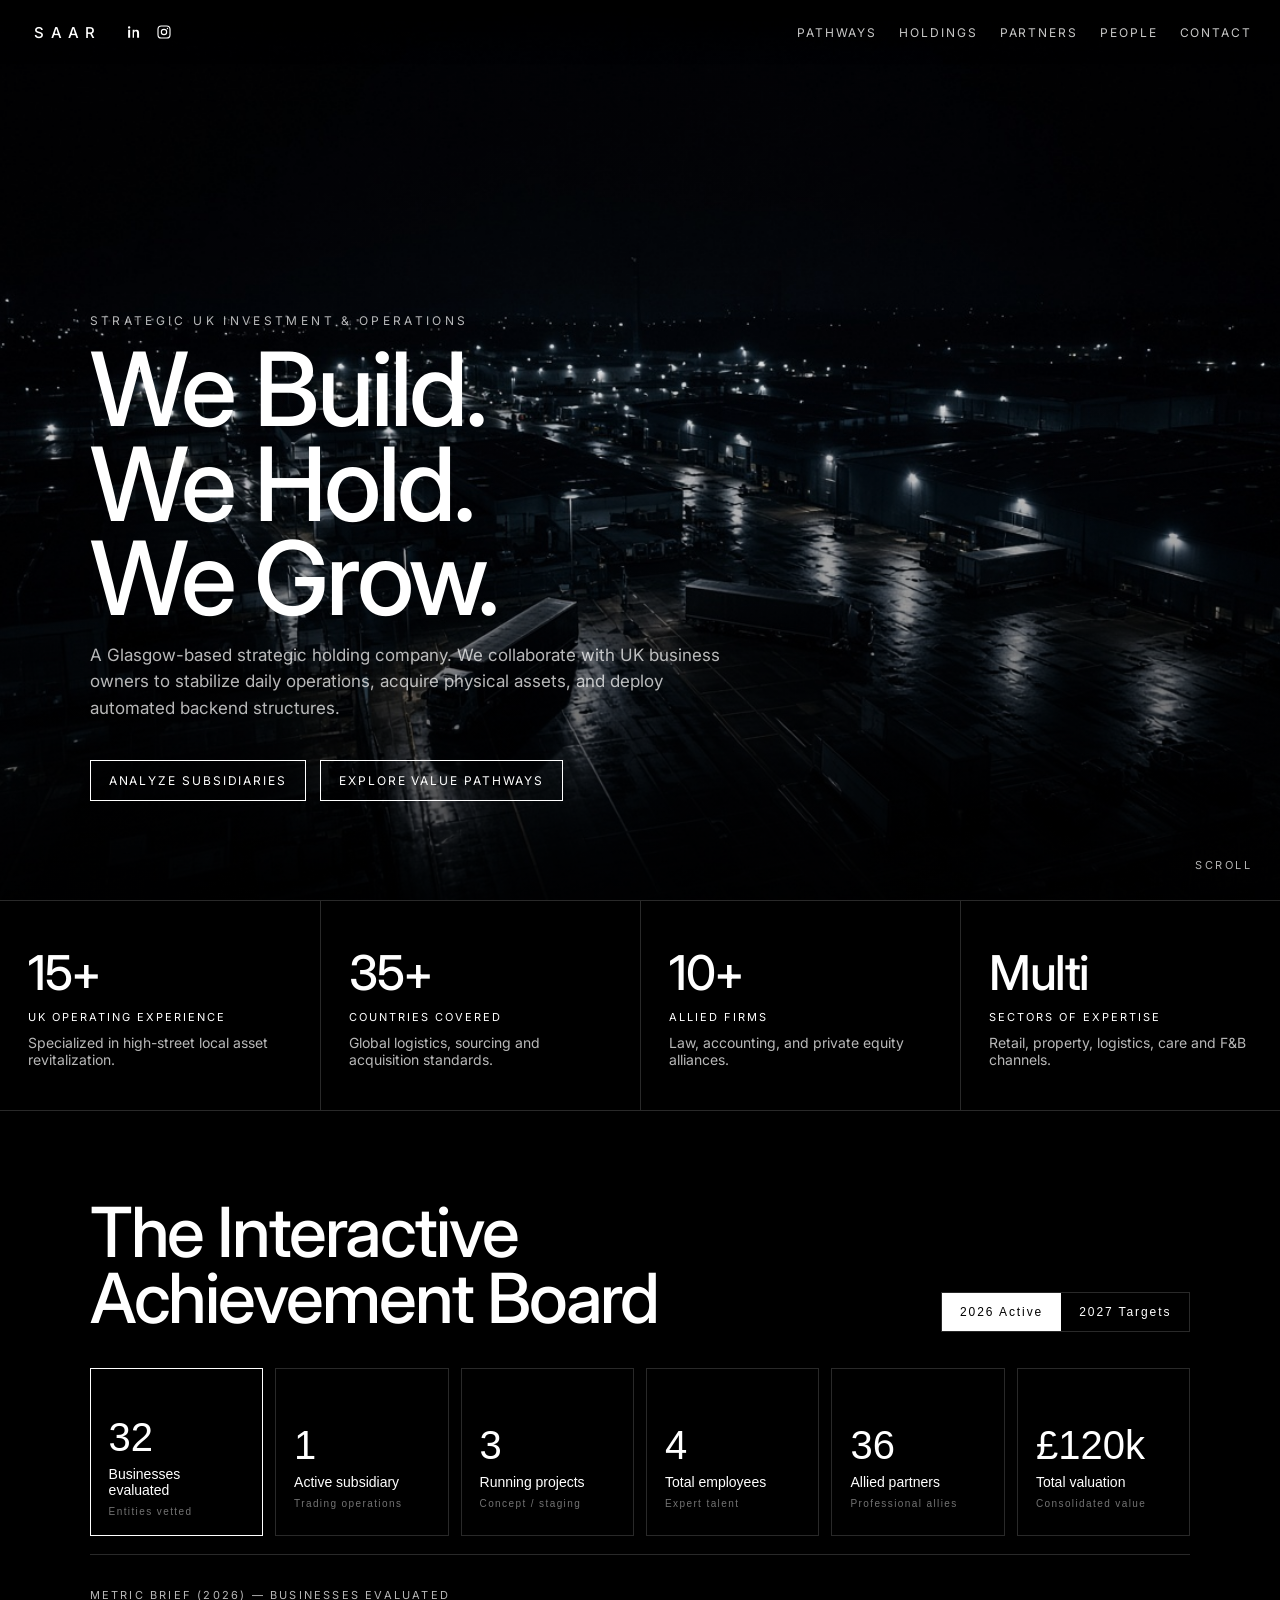
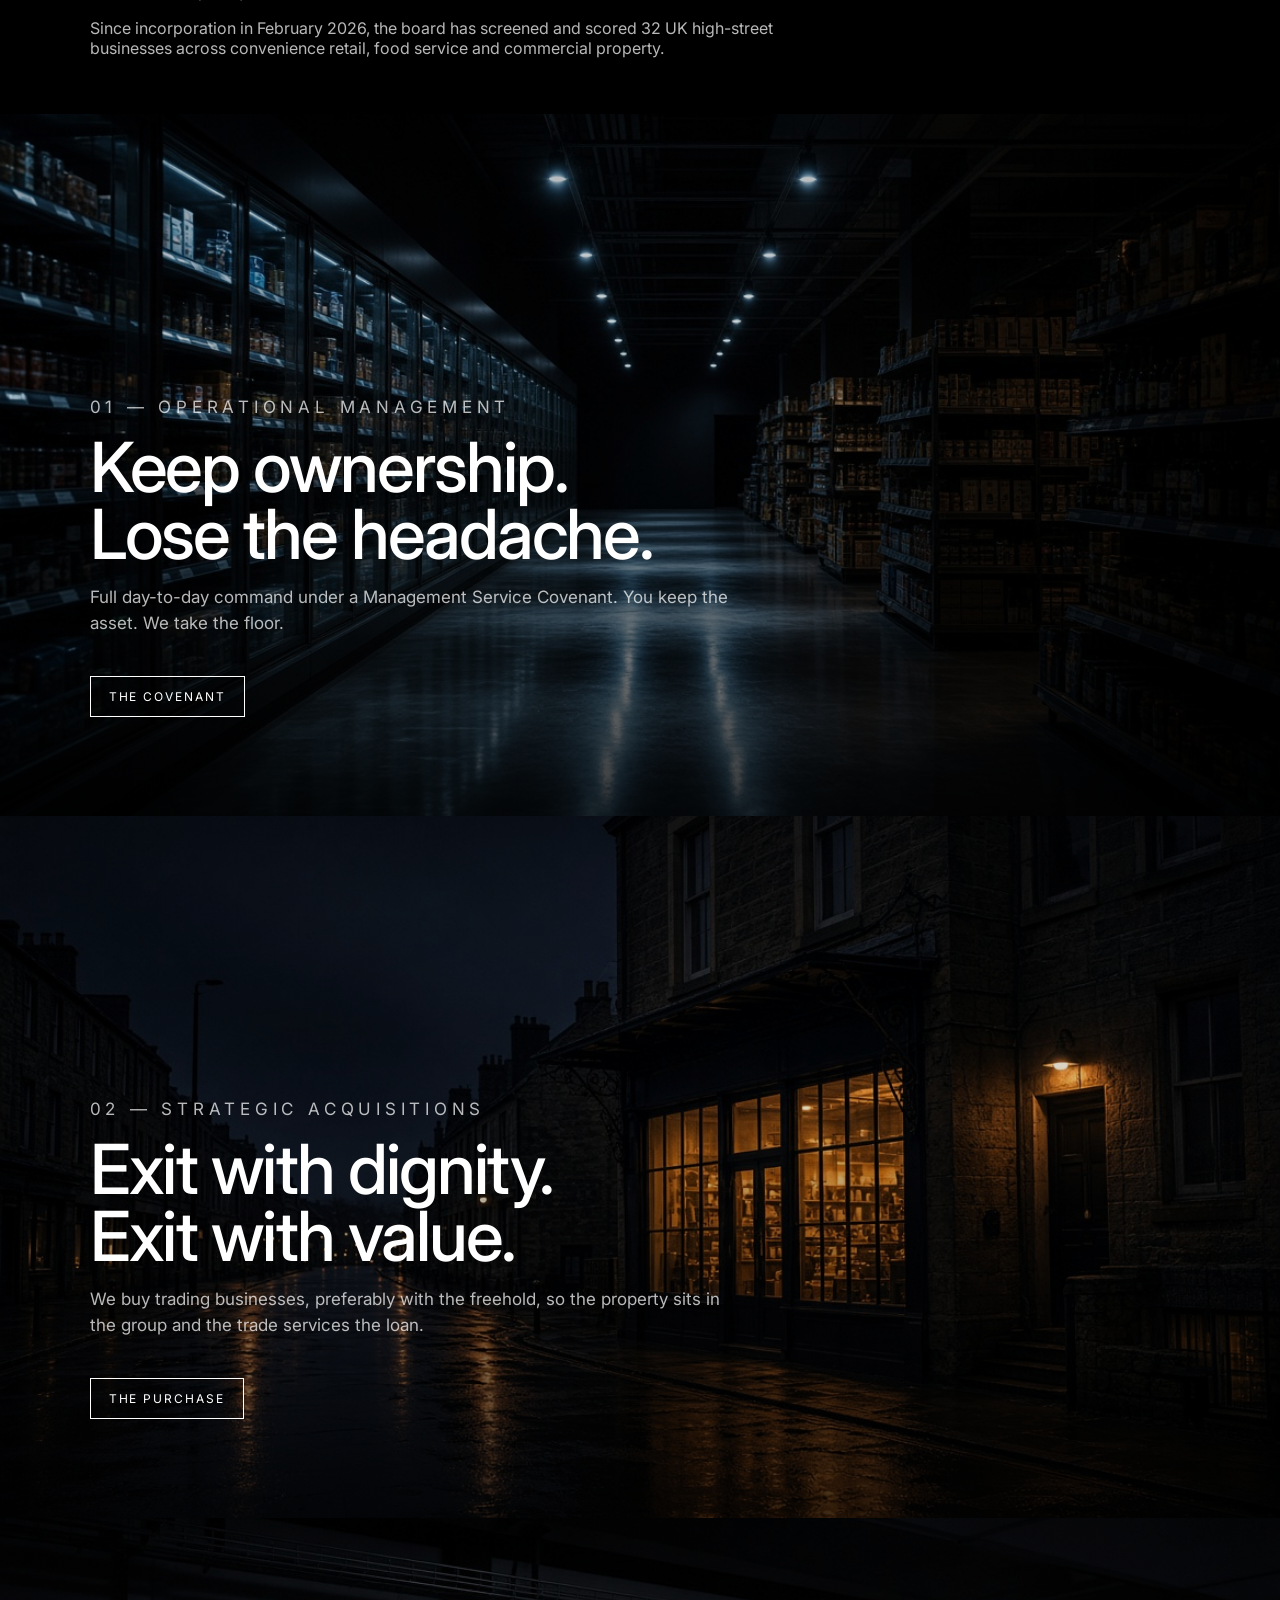
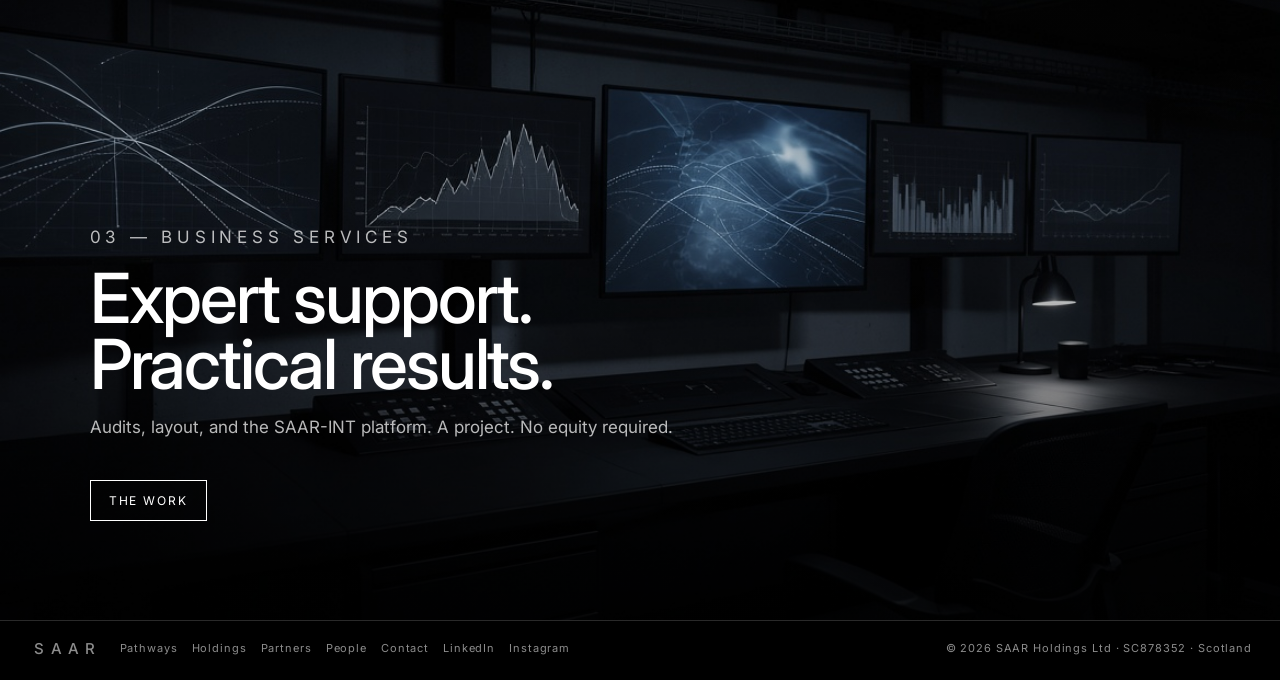
==== commit 5ce053f4: "Restore hero video and keep Kimi data in the SpaceX theme" ====
--- a/index.html
+++ b/index.html
@@ -34,15 +34,18 @@
 
 <main>
   <section class="hero">
-    <div class="panel-media ken" style="background-image:url('media/city.jpg')"></div>
+    <video class="hero-video" autoplay muted loop playsinline poster="media/yard.jpg">
+      <source src="media/hero.mp4" type="video/mp4" />
+    </video>
     <div class="scrim"></div>
     <div class="hero-copy reveal">
-      <p class="eyebrow gold">Strategic UK investment & operations</p>
-      <h1 class="serif">We Build.<br />We <em>Hold.</em><br />We Grow.</h1>
+      <p class="eyebrow">Strategic UK investment & operations</p>
+      <h1>We Build.<br />We Hold.<br />We Grow.</h1>
       <p class="deck">A Glasgow-based strategic holding company. We collaborate with UK business owners to stabilize daily operations, acquire physical assets, and deploy automated backend structures.</p>
       <a class="cta" href="holdings.html">Analyze subsidiaries</a>
       <a class="more" href="pathways.html">Explore value pathways</a>
     </div>
+    <a class="scroll" href="#board">Scroll</a>
   </section>
   <section class="stats">
     <article class="stat"><b>15+</b><span>UK OPERATING EXPERIENCE</span><p>Specialized in high-street local asset revitalization.</p></article>
--- a/styles.css
+++ b/styles.css
@@ -78,25 +78,24 @@
 h1.serif em { font-style:italic; font-weight:500; color:#C6A15B; }
 .eyebrow.gold { color:#C6A15B; letter-spacing:.28em; }
 .eyebrow.gold::before { content:""; display:inline-block; width:8px; height:8px; border-radius:50%; background:#3DDC97; margin-right:10px; transform:translateY(-1px); }
-.stats { display:grid; grid-template-columns:repeat(4, 1fr); gap:0; background:#070b14; border-top:1px solid var(--line); border-bottom:1px solid var(--line); }
-.stat { padding:42px 28px; border-left:1px solid rgba(198,161,91,.45); }
+.stats { display:grid; grid-template-columns:repeat(4, 1fr); background:#000; border-top:1px solid var(--line); border-bottom:1px solid var(--line); }
+.stat { padding:42px 28px; border-left:1px solid var(--line); }
 .stat:first-child { border-left:0; }
-.stat b { display:block; font-family:"Fraunces", Georgia, serif; font-size:54px; font-weight:460; }
-.stat span { display:block; margin-top:8px; color:#C6A15B; font-size:11px; letter-spacing:.18em; }
+.stat b { display:block; font-size:48px; font-weight:500; letter-spacing:-.03em; }
+.stat span { display:block; margin-top:8px; font-size:11px; letter-spacing:.18em; }
 .stat p { color:var(--dim); font-size:14px; margin:10px 0 0; }
-.board { padding:88px 7vw; background:#070b14; }
+.board { padding:88px 7vw 40px; background:#000; }
 .board-head { display:flex; justify-content:space-between; align-items:flex-end; gap:24px; }
-.board h2 { font-family:"Fraunces", Georgia, serif; font-weight:460; font-size:clamp(40px, 5vw, 68px); }
 .tabs { display:flex; border:1px solid var(--line); }
 .tabs button { background:transparent; color:#fff; border:0; padding:12px 18px; letter-spacing:.16em; font-size:12px; cursor:pointer; }
-.tabs button.on { background:#C6A15B; color:#111; }
+.tabs button.on { background:#fff; color:#000; }
 .metrics { display:grid; grid-template-columns:repeat(6, 1fr); gap:12px; margin-top:36px; }
-.metric { background:#10151f; border:1px solid rgba(255,255,255,.08); min-height:180px; padding:18px; text-align:left; color:#fff; cursor:pointer; }
-.metric.on { border-color:#C6A15B; box-shadow:0 0 0 1px #C6A15B; }
-.metric b { display:block; margin-top:28px; font-family:"Fraunces", Georgia, serif; font-size:42px; font-weight:460; color:#C6A15B; }
+.metric { background:#000; border:1px solid var(--line); min-height:168px; padding:18px; text-align:left; color:#fff; cursor:pointer; transition:border-color .25s ease; }
+.metric.on { border-color:#fff; }
+.metric b { display:block; margin-top:28px; font-size:40px; font-weight:500; }
 .metric span { display:block; margin-top:6px; font-size:14px; }
-.metric small { display:block; margin-top:8px; color:rgba(255,255,255,.4); letter-spacing:.14em; font-size:10px; }
-.brief { margin-top:18px; border:1px solid rgba(255,255,255,.08); padding:28px; background:#0c111a; }
+.metric small { display:block; margin-top:8px; color:rgba(255,255,255,.45); letter-spacing:.14em; font-size:10px; }
+.brief { margin-top:18px; border-top:1px solid var(--line); padding:22px 0 0; }
 .brief p { color:var(--dim); max-width:760px; }
 .nav-social a.ig svg { fill:none; stroke:#fff; stroke-width:1.7; }
 .nav-social a.ig:hover svg { stroke:url(#ig); fill:url(#ig); }
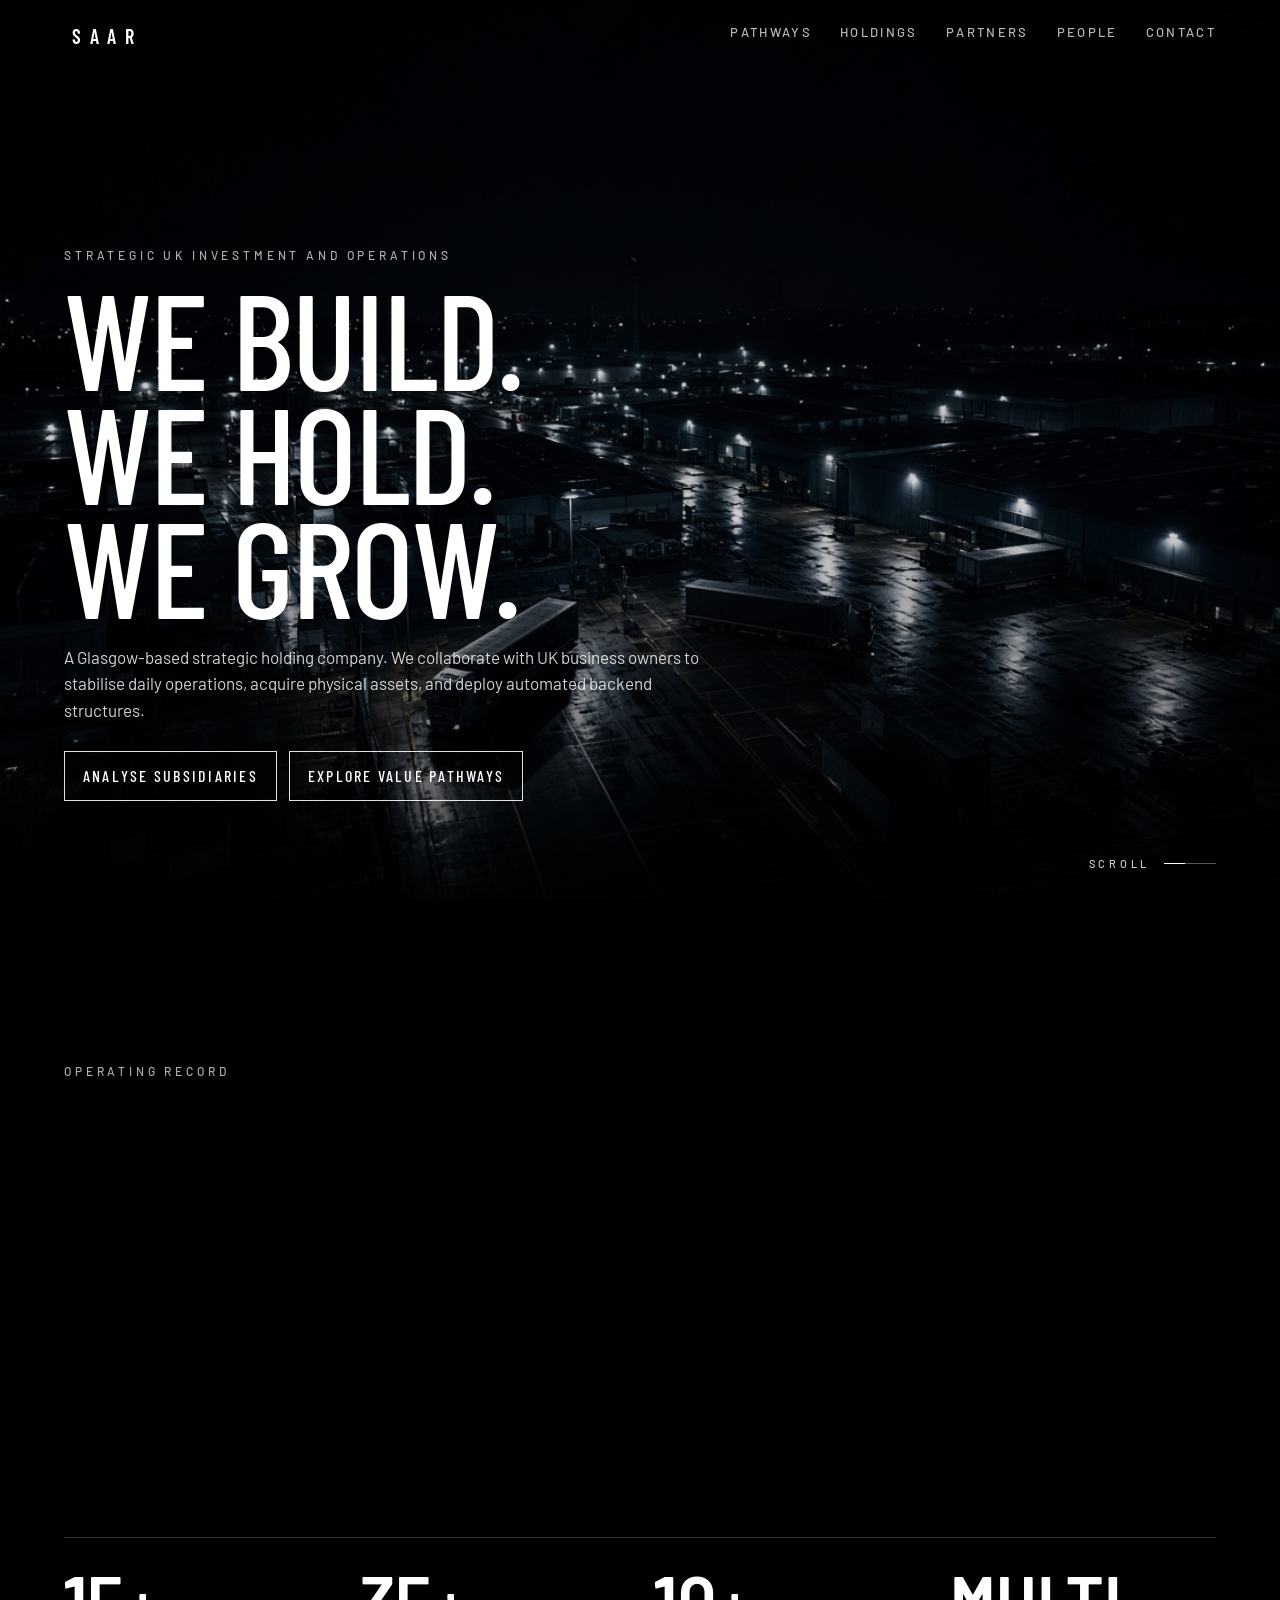
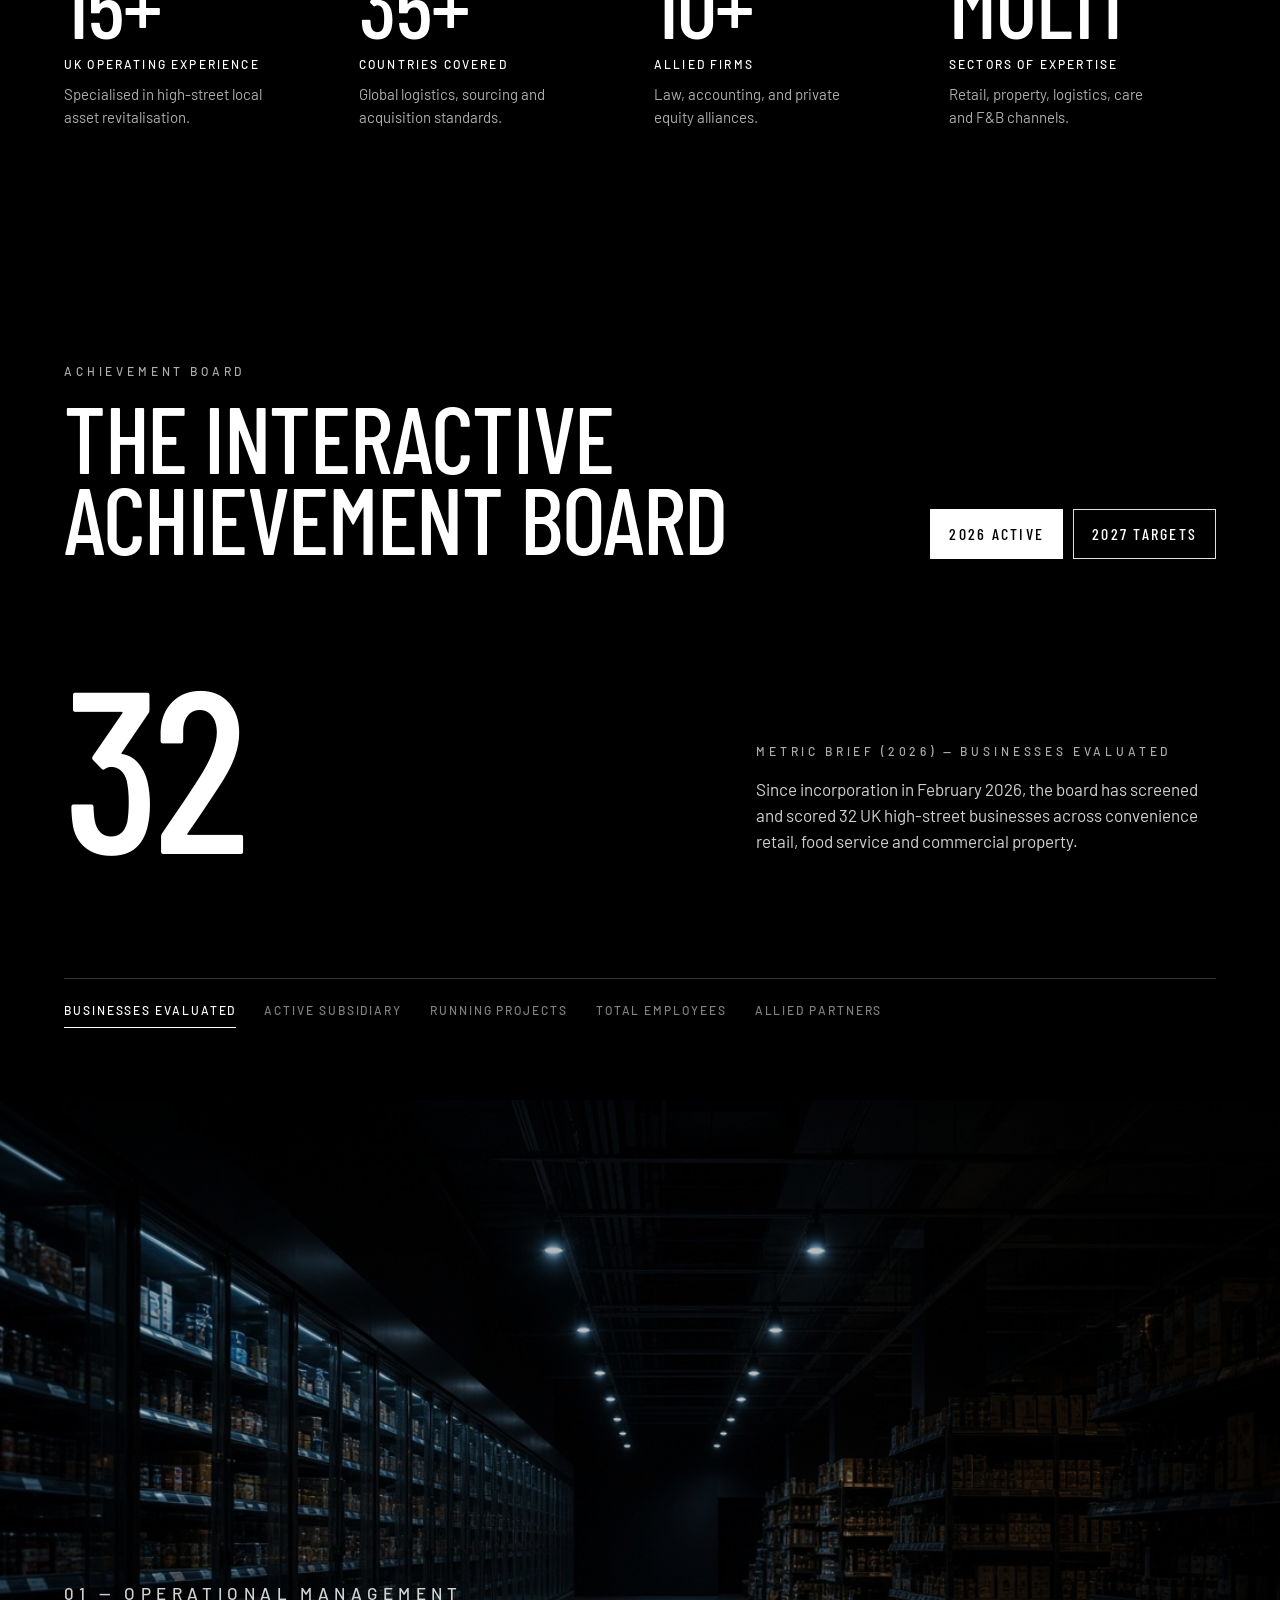
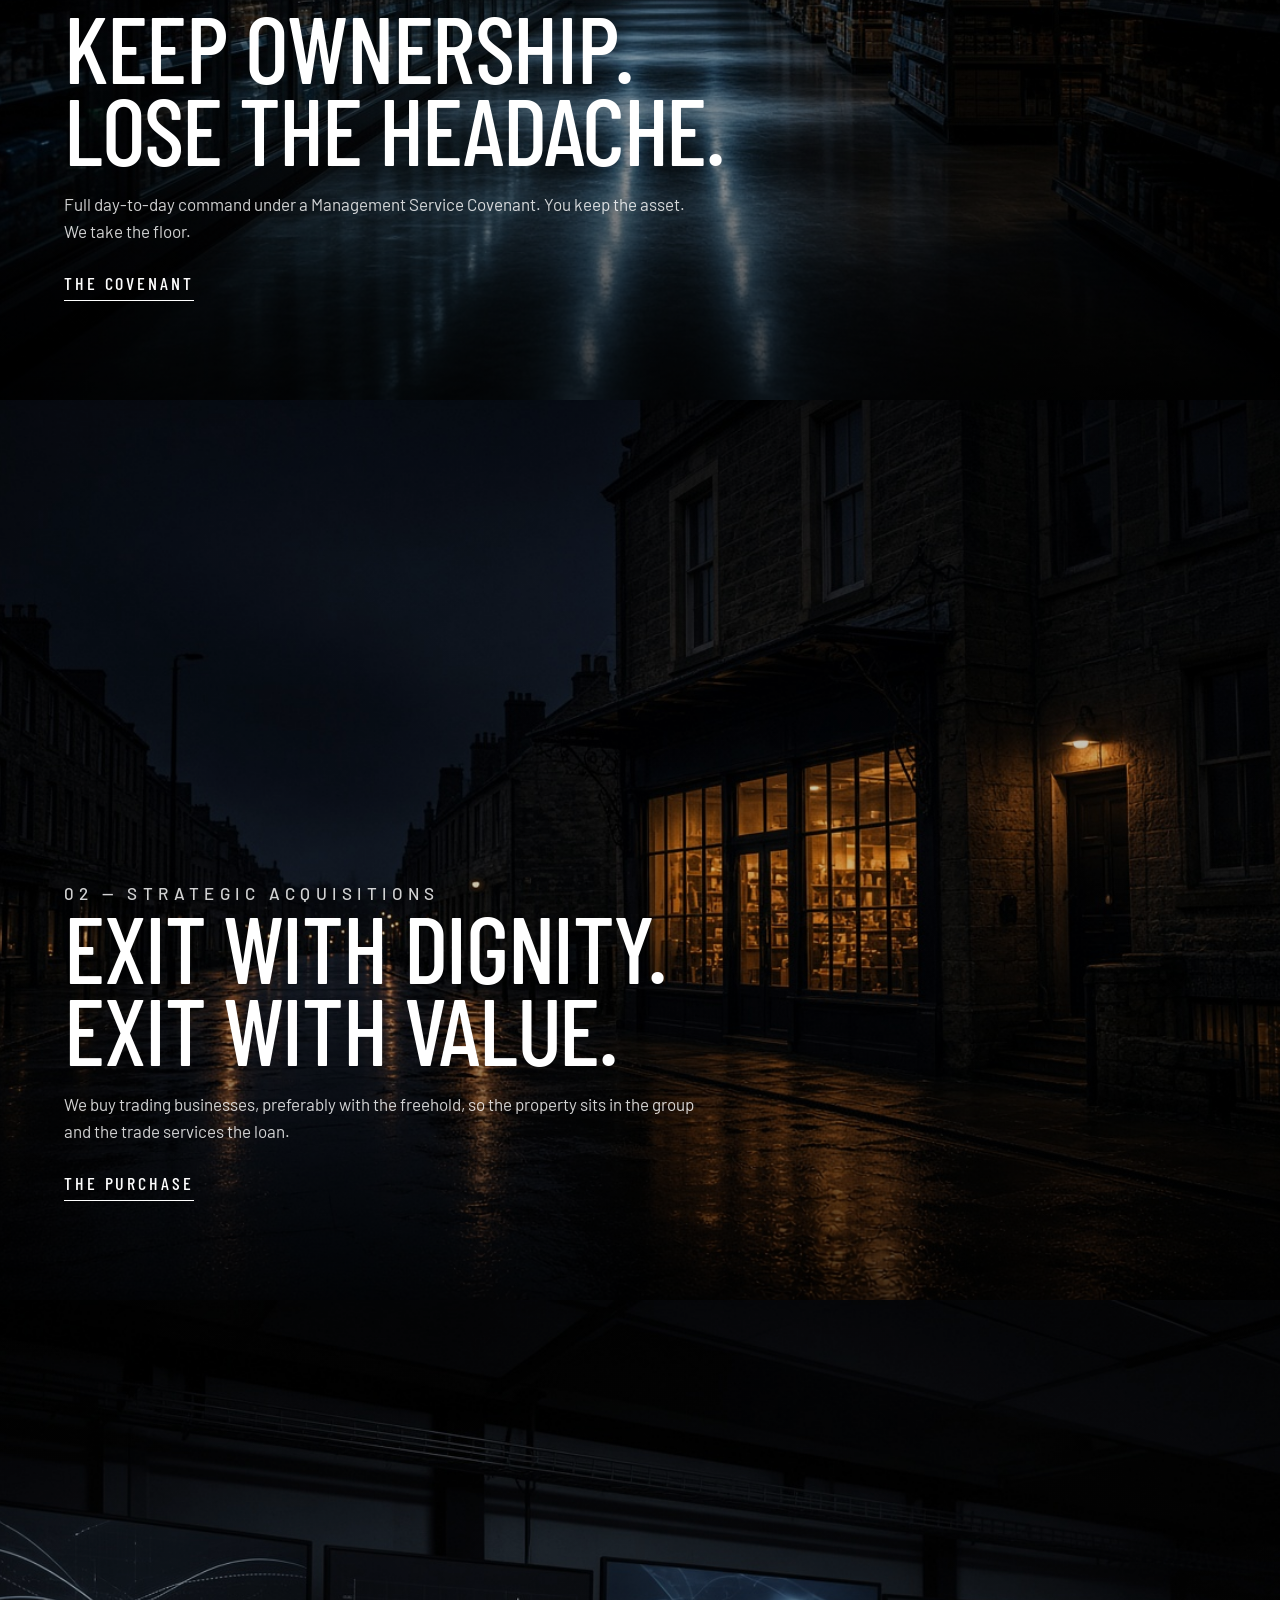
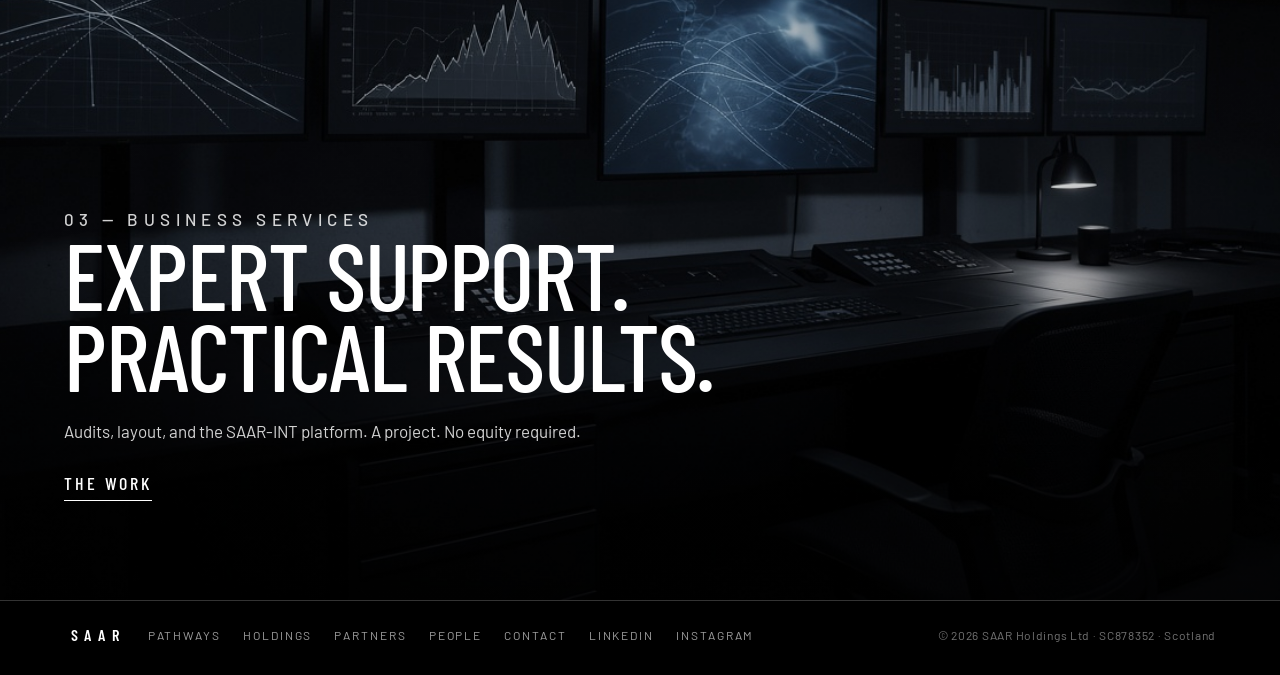
==== commit d9f40c2b: "Restyle the public site as full-bleed black panels and remove published money figures." ====
--- a/index.html
+++ b/index.html
@@ -1,27 +1,19 @@
 <!DOCTYPE html>
-<html lang="en">
+<html lang="en-GB">
 <head>
   <meta charset="UTF-8" />
   <meta name="viewport" content="width=device-width, initial-scale=1" />
   <title>SAAR — Holdings</title>
   <meta name="description" content="SAAR Holdings Ltd. A Scottish holding company. We run operations, buy trading businesses, and put a back office behind the asset." />
   <link rel="preconnect" href="https://fonts.googleapis.com" />
-  <link href="https://fonts.googleapis.com/css2?family=Fraunces:ital,opsz,wght@0,9..144,460;1,9..144,500&family=Inter:wght@400;500;600&display=swap" rel="stylesheet" />
+  <link rel="preconnect" href="https://fonts.gstatic.com" crossorigin />
+  <link href="https://fonts.googleapis.com/css2?family=Barlow+Condensed:wght@400;500;600&family=Barlow:wght@400;500&display=swap" rel="stylesheet" />
   <link rel="stylesheet" href="styles.css" />
 </head>
 <body>
-
 <header class="nav" id="nav">
   <a class="wordmark" href="index.html">SAAR</a>
-  <div class="nav-social">
-    <a class="li" href="https://www.linkedin.com/company/saar-holdings-uk-ltd" target="_blank" rel="noopener" aria-label="SAAR Holdings on LinkedIn">
-      <svg viewBox="0 0 24 24" aria-hidden="true"><path d="M4.7 3.3A1.8 1.8 0 1 0 4.7 6.9 1.8 1.8 0 0 0 4.7 3.3zM3.2 8.6h3v12.1h-3zM10 8.6h2.9v1.7h.1c.4-.8 1.4-1.6 2.9-1.6 3.1 0 3.7 2 3.7 4.7v7.3h-3v-6.5c0-1.5 0-3.5-2.1-3.5s-2.5 1.7-2.5 3.4v6.6H10z"/></svg>
-    </a>
-    <a class="ig" href="https://www.instagram.com/saarholdings/" target="_blank" rel="noopener" aria-label="SAAR Holdings on Instagram">
-      <svg viewBox="0 0 24 24" aria-hidden="true"><defs><linearGradient id="ig" x1="2" y1="22" x2="22" y2="2"><stop stop-color="#FEDA75"/><stop offset=".3" stop-color="#FA7E1E"/><stop offset=".55" stop-color="#D62976"/><stop offset=".8" stop-color="#962FBF"/><stop offset="1" stop-color="#4F5BD5"/></linearGradient></defs><rect x="3" y="3" width="18" height="18" rx="5"/><circle cx="12" cy="12" r="4"/><circle cx="17.2" cy="6.8" r="1" fill="#fff" stroke="none"/></svg>
-    </a>
-  </div>
-  <button class="menu" id="menu" aria-label="Menu"><span></span><span></span></button>
+  <button class="menu" id="menu" aria-label="Menu" aria-expanded="false"><span></span><span></span></button>
   <nav class="links" id="links">
     <a href="pathways.html" data-nav="pathways">Pathways</a>
     <a href="holdings.html" data-nav="holdings">Holdings</a>
@@ -31,72 +23,92 @@
   </nav>
 </header>
 
+<main>
 
-<main>
   <section class="hero">
     <video class="hero-video" autoplay muted loop playsinline poster="media/yard.jpg">
       <source src="media/hero.mp4" type="video/mp4" />
     </video>
-    <div class="scrim"></div>
+    <div class="veil"></div>
     <div class="hero-copy reveal">
-      <p class="eyebrow">Strategic UK investment & operations</p>
-      <h1>We Build.<br />We Hold.<br />We Grow.</h1>
-      <p class="deck">A Glasgow-based strategic holding company. We collaborate with UK business owners to stabilize daily operations, acquire physical assets, and deploy automated backend structures.</p>
-      <a class="cta" href="holdings.html">Analyze subsidiaries</a>
-      <a class="more" href="pathways.html">Explore value pathways</a>
-    </div>
-    <a class="scroll" href="#board">Scroll</a>
-  </section>
-  <section class="stats">
-    <article class="stat"><b>15+</b><span>UK OPERATING EXPERIENCE</span><p>Specialized in high-street local asset revitalization.</p></article>
-    <article class="stat"><b>35+</b><span>COUNTRIES COVERED</span><p>Global logistics, sourcing and acquisition standards.</p></article>
-    <article class="stat"><b>10+</b><span>ALLIED FIRMS</span><p>Law, accounting, and private equity alliances.</p></article>
-    <article class="stat"><b>Multi</b><span>SECTORS OF EXPERTISE</span><p>Retail, property, logistics, care and F&B channels.</p></article>
-  </section>
-  <section class="board" id="board">
-    <div class="board-head">
-      <h2>The Interactive<br />Achievement Board</h2>
-      <div class="tabs">
-        <button class="on" id="y2026" type="button">2026 Active</button>
-        <button id="y2027" type="button">2027 Targets</button>
+      <p class="eyebrow">Strategic UK investment and operations</p>
+      <h1>We build.<br />We hold.<br />We grow.</h1>
+      <p class="deck">A Glasgow-based strategic holding company. We collaborate with UK business owners to stabilise daily operations, acquire physical assets, and deploy automated backend structures.</p>
+      <div class="actions">
+        <a class="btn" href="holdings.html">Analyse subsidiaries</a>
+        <a class="btn" href="pathways.html">Explore value pathways</a>
       </div>
     </div>
-    <div class="metrics" id="metrics"></div>
-    <div class="brief"><p class="k" id="brief-k">Metric brief (2026)</p><p id="brief"></p></div>
+    <a class="scroll" href="#record"><span>Scroll</span><i></i></a>
   </section>
-  <section class="panel mid" id="routes">
+
+  <section class="stage record" id="record">
+    <div class="reveal">
+      <p class="eyebrow">Operating record</p>
+    </div>
+    <div class="specs reveal">
+      <article><b>15+</b><span>UK operating experience</span><p>Specialised in high-street local asset revitalisation.</p></article>
+      <article><b>35+</b><span>Countries covered</span><p>Global logistics, sourcing and acquisition standards.</p></article>
+      <article><b>10+</b><span>Allied firms</span><p>Law, accounting, and private equity alliances.</p></article>
+      <article><b>Multi</b><span>Sectors of expertise</span><p>Retail, property, logistics, care and F&amp;B channels.</p></article>
+    </div>
+  </section>
+
+  <section class="stage board" id="board">
+    <div class="board-top reveal">
+      <div>
+        <p class="eyebrow">Achievement board</p>
+        <h2>The interactive<br />achievement board</h2>
+      </div>
+      <div class="tabs">
+        <button class="btn on" id="y2026" type="button">2026 active</button>
+        <button class="btn" id="y2027" type="button">2027 targets</button>
+      </div>
+    </div>
+    <div class="board-main reveal">
+      <p class="figure" id="figure">32</p>
+      <div>
+        <p class="k" id="brief-k">Metric brief</p>
+        <p class="lead" id="brief"></p>
+      </div>
+    </div>
+    <div class="picks" id="metrics"></div>
+  </section>
+
+  <section class="panel" id="routes">
     <div class="panel-media ken" style="background-image:url('media/store.jpg')"></div>
-    <div class="scrim"></div>
+    <div class="veil"></div>
     <div class="panel-copy reveal">
       <p class="index">01 — Operational management</p>
       <h2>Keep ownership.<br />Lose the headache.</h2>
       <p>Full day-to-day command under a Management Service Covenant. You keep the asset. We take the floor.</p>
-      <a class="more" href="operations.html">The covenant</a>
+      <a class="link" href="operations.html">The covenant</a>
     </div>
   </section>
-  <section class="panel mid">
+
+  <section class="panel">
     <div class="panel-media ken" style="background-image:url('media/street.jpg')"></div>
-    <div class="scrim"></div>
+    <div class="veil"></div>
     <div class="panel-copy reveal">
       <p class="index">02 — Strategic acquisitions</p>
       <h2>Exit with dignity.<br />Exit with value.</h2>
       <p>We buy trading businesses, preferably with the freehold, so the property sits in the group and the trade services the loan.</p>
-      <a class="more" href="acquisitions.html">The purchase</a>
+      <a class="link" href="acquisitions.html">The purchase</a>
     </div>
   </section>
-  <section class="panel mid">
+
+  <section class="panel">
     <div class="panel-media ken" style="background-image:url('media/ops.jpg')"></div>
-    <div class="scrim"></div>
+    <div class="veil"></div>
     <div class="panel-copy reveal">
       <p class="index">03 — Business services</p>
       <h2>Expert support.<br />Practical results.</h2>
       <p>Audits, layout, and the SAAR-INT platform. A project. No equity required.</p>
-      <a class="more" href="services.html">The work</a>
+      <a class="link" href="services.html">The work</a>
     </div>
   </section>
+
 </main>
-
-
 <footer class="foot">
   <a class="wordmark" href="index.html">SAAR</a>
   <nav>
@@ -111,45 +123,5 @@
   <p>© 2026 SAAR Holdings Ltd · SC878352 · Scotland</p>
 </footer>
 <script src="app.js"></script>
-<script>
-const sets = {
-  2026: [
-    ["32","Businesses evaluated","Entities vetted","Since incorporation in February 2026, the board has screened and scored 32 UK high-street businesses across convenience retail, food service and commercial property."],
-    ["1","Active subsidiary","Trading operations","SAAR Convenience Store Limited, SC890711, is the active trading subsidiary. Location work is underway across Glasgow, Dunblane and central Scotland."],
-    ["3","Running projects","Concept / staging","Three routes are live: operational management, strategic acquisitions, and business services including SAAR-INT."],
-    ["4","Total employees","Expert talent","The operating group is a small desk. Directors, technology, and the subsidiary floor."],
-    ["36","Allied partners","Professional allies","Counsel, accountants and operators across Glasgow, Edinburgh and the wider UK file."],
-    ["£120k","Total valuation","Consolidated value","Consolidated figure carried on the 2026 board."]
-  ],
-  2027: [
-    ["—","Businesses evaluated","Target","2027 targets are not published. The 2026 board remains the live figure."],
-    ["—","Active subsidiary","Target","Subsidiary count is not forecast on the public site."],
-    ["—","Running projects","Target","Project count follows the file, not a published target."],
-    ["—","Total employees","Target","Headcount is not forecast on the public site."],
-    ["—","Allied partners","Target","Alliance count is not forecast on the public site."],
-    ["—","Total valuation","Target","No 2027 valuation is published."]
-  ]
-};
-const box = document.getElementById("metrics");
-const brief = document.getElementById("brief");
-const briefK = document.getElementById("brief-k");
-function draw(year) {
-  box.innerHTML = "";
-  sets[year].forEach((m, i) => {
-    const b = document.createElement("button");
-    b.className = "metric" + (i === 0 ? " on" : "");
-    b.innerHTML = "<b>" + m[0] + "</b><span>" + m[1] + "</span><small>" + m[2] + "</small>";
-    b.onclick = () => { document.querySelectorAll(".metric").forEach(x => x.classList.remove("on")); b.classList.add("on"); briefK.textContent = "Metric brief (" + year + ") — " + m[1]; brief.textContent = m[3]; };
-    box.appendChild(b);
-  });
-  briefK.textContent = "Metric brief (" + year + ") — businesses evaluated";
-  brief.textContent = sets[year][0][3];
-}
-document.getElementById("y2026").onclick = () => { document.getElementById("y2026").classList.add("on"); document.getElementById("y2027").classList.remove("on"); draw(2026); };
-document.getElementById("y2027").onclick = () => { document.getElementById("y2027").classList.add("on"); document.getElementById("y2026").classList.remove("on"); draw(2027); };
-draw(2026);
-</script>
-<script>document.querySelectorAll('.links a').forEach(a=>{if(a.dataset.nav&&location.pathname.endsWith(a.getAttribute('href')))a.classList.add('on')});</script>
-
 </body>
 </html>
--- a/styles.css
+++ b/styles.css
@@ -1,115 +1,460 @@
-:root { --bg:#000; --fg:#fff; --dim:rgba(255,255,255,.72); --line:rgba(255,255,255,.16); }
-* { box-sizing:border-box; }
-html { scroll-behavior:smooth; }
-body { margin:0; background:#000; color:#fff; font-family:Inter, Helvetica, Arial, sans-serif; }
-a { color:inherit; text-decoration:none; }
-img, video { max-width:100%; display:block; }
+:root {
+  --bg: #000;
+  --fg: #fff;
+  --muted: rgba(255, 255, 255, 0.68);
+  --line: rgba(255, 255, 255, 0.2);
+  --pad: clamp(22px, 5vw, 64px);
+}
+* { box-sizing: border-box; }
+html { scroll-behavior: smooth; }
+body {
+  margin: 0;
+  background: #000;
+  color: #fff;
+  font-family: Barlow, Helvetica, Arial, sans-serif;
+  font-weight: 400;
+  font-size: 16px;
+  line-height: 1.5;
+}
+body.lock { overflow: hidden; }
+a { color: inherit; text-decoration: none; }
+button { font: inherit; color: inherit; }
+img, video { max-width: 100%; display: block; }
 
 .nav {
-  position:fixed; inset:0 0 auto 0; z-index:30;
-  display:flex; align-items:center; gap:18px;
-  height:64px; padding:0 28px;
-  background:linear-gradient(#000, rgba(0,0,0,0));
-  transition:background .3s ease, height .3s ease;
-}
-.nav.solid { background:rgba(0,0,0,.92); backdrop-filter:blur(10px); height:56px; }
-.wordmark { font-weight:500; letter-spacing:.42em; font-size:15px; padding-left:.42em; }
-.nav-social { display:flex; gap:14px; margin-left:6px; }
-.nav-social a { display:flex; }
-.nav-social svg { width:16px; height:16px; fill:#fff; transition:fill .25s ease, transform .25s ease; }
-.nav-social a.li:hover svg { fill:#0A66C2; transform:translateY(-1px); }
-.nav-social a.ig:hover svg { fill:url(#ig); transform:translateY(-1px) scale(1.06); }
-.links { margin-left:auto; display:flex; gap:22px; }
-.links a { font-size:12px; letter-spacing:.16em; text-transform:uppercase; opacity:.78; position:relative; }
-.links a::after { content:""; position:absolute; left:0; bottom:-6px; height:1px; width:0; background:#fff; transition:width .3s ease; }
-.links a:hover, .links a.on { opacity:1; }
-.links a:hover::after, .links a.on::after { width:100%; }
-.menu { display:none; margin-left:auto; background:none; border:0; width:28px; height:18px; position:relative; cursor:pointer; }
-.menu span { position:absolute; left:0; right:0; height:1px; background:#fff; }
-.menu span:first-child { top:4px; } .menu span:last-child { bottom:4px; }
-
-.hero, .panel { position:relative; min-height:100vh; display:flex; align-items:flex-end; overflow:hidden; }
-.panel.mid { min-height:78vh; }
-.hero-video, .panel-media { position:absolute; inset:0; width:100%; height:100%; object-fit:cover; background-size:cover; background-position:center; }
-.ken { animation:ken 22s ease-in-out alternate infinite; }
-@keyframes ken { from { transform:scale(1); } to { transform:scale(1.08); } }
-.scrim { position:absolute; inset:0; background:linear-gradient(180deg, rgba(0,0,0,.28), rgba(0,0,0,.12) 40%, rgba(0,0,0,.74)); }
-.hero-copy, .panel-copy { position:relative; z-index:2; padding:0 7vw 11vh; max-width:980px; }
-.eyebrow, .index { font-size:12px; letter-spacing:.28em; text-transform:uppercase; color:var(--dim); margin:0 0 14px; }
-h1 { font-weight:500; font-size:clamp(52px, 8vw, 104px); line-height:.92; letter-spacing:-.03em; margin:0; }
-h2 { font-weight:500; font-size:clamp(36px, 5.4vw, 76px); line-height:.96; letter-spacing:-.03em; margin:0; }
-.deck, .panel-copy p, .lead { max-width:640px; color:var(--dim); font-size:17px; line-height:1.55; }
-.cta, .more {
-  display:inline-block; margin-top:22px; margin-right:10px; border:1px solid #fff; padding:12px 18px;
-  font-size:12px; letter-spacing:.16em; text-transform:uppercase; transition:background .25s ease, color .25s ease;
-}
-.cta:hover, .more:hover { background:#fff; color:#000; }
-.scroll { position:absolute; z-index:2; right:28px; bottom:28px; font-size:11px; letter-spacing:.22em; text-transform:uppercase; opacity:.7; }
-
-.page { padding:120px 7vw 80px; }
-.wrap { max-width:1120px; }
-.grid, .sectors, .people, .reg { display:grid; gap:22px; margin-top:32px; }
-.grid, .people { grid-template-columns:repeat(3, 1fr); }
-.sectors { grid-template-columns:repeat(4, 1fr); }
-.reg { grid-template-columns:1fr 1fr; }
-.card, .people article, .reg > div {
-  border-top:1px solid var(--line); padding-top:18px;
-}
-.card h3, .subhead { font-weight:500; letter-spacing:.04em; }
-.subhead { margin:52px 0 0; font-size:13px; letter-spacing:.22em; text-transform:uppercase; }
-.card p, .reg p, .people p { color:var(--dim); line-height:1.55; font-size:15px; }
-.k { font-size:11px; letter-spacing:.2em; text-transform:uppercase; color:var(--dim); }
-.v { font-size:22px; margin:6px 0; }
-.role { font-size:11px; letter-spacing:.2em; text-transform:uppercase; color:var(--dim); }
-.people h3 { font-size:28px; font-weight:500; margin:8px 0; }
-.list { margin:18px 0 0; padding:0; list-style:none; }
-.list li { border-top:1px solid var(--line); padding:14px 0; color:var(--dim); }
-.list strong { color:#fff; font-weight:500; display:block; margin-bottom:4px; }
+  position: fixed;
+  inset: 0 0 auto 0;
+  z-index: 40;
+  display: flex;
+  align-items: center;
+  height: 72px;
+  padding: 0 var(--pad);
+  background: transparent;
+}
+.wordmark {
+  position: relative;
+  z-index: 42;
+  font-family: "Barlow Condensed", "Arial Narrow", sans-serif;
+  font-weight: 600;
+  font-size: 20px;
+  letter-spacing: 0.42em;
+  padding-left: 0.42em;
+  text-transform: uppercase;
+}
+.links {
+  margin-left: auto;
+  display: flex;
+  align-items: center;
+  gap: 28px;
+}
+.links a {
+  font-size: 13px;
+  font-weight: 500;
+  letter-spacing: 0.18em;
+  text-transform: uppercase;
+  opacity: 0.72;
+}
+.links a::after {
+  content: "";
+  display: block;
+  height: 1px;
+  margin-top: 6px;
+  background: #fff;
+  transform: scaleX(0);
+  transform-origin: left center;
+  transition: transform 0.35s ease;
+}
+.links a:hover,
+.links a.on { opacity: 1; }
+.links a:hover::after,
+.links a.on::after { transform: scaleX(1); }
+
+.menu {
+  display: none;
+  position: relative;
+  z-index: 42;
+  margin-left: auto;
+  width: 28px;
+  height: 18px;
+  padding: 0;
+  border: 0;
+  background: none;
+  cursor: pointer;
+}
+.menu span {
+  position: absolute;
+  left: 0;
+  right: 0;
+  height: 1px;
+  background: #fff;
+  transition: transform 0.3s ease, top 0.3s ease, opacity 0.3s ease;
+}
+.menu span:first-child { top: 4px; }
+.menu span:last-child { top: 13px; }
+.menu.open span:first-child { top: 8px; transform: rotate(40deg); }
+.menu.open span:last-child { top: 8px; transform: rotate(-40deg); }
+
+.hero,
+.panel {
+  position: relative;
+  min-height: 100vh;
+  min-height: 100dvh;
+  display: flex;
+  align-items: flex-end;
+  overflow: hidden;
+  background: #000;
+}
+.hero-video,
+.panel-media {
+  position: absolute;
+  inset: 0;
+  width: 100%;
+  height: 100%;
+  object-fit: cover;
+  background-size: cover;
+  background-position: center;
+}
+.ken { animation: ken 38s ease-in-out alternate infinite; }
+@keyframes ken {
+  from { transform: scale(1) translate3d(0, 0, 0); }
+  to { transform: scale(1.07) translate3d(-1.4%, -1%, 0); }
+}
+.veil {
+  position: absolute;
+  inset: 0;
+  background:
+    linear-gradient(to top, rgba(0, 0, 0, 0.72) 0%, rgba(0, 0, 0, 0.18) 42%, rgba(0, 0, 0, 0.28) 100%);
+}
+.veil.heavy { background: rgba(0, 0, 0, 0.62); }
+.hero-copy,
+.panel-copy {
+  position: relative;
+  z-index: 2;
+  width: min(1100px, 100%);
+  padding: 0 var(--pad) 11vh;
+}
+.panel-copy.wide { width: min(1280px, 100%); }
+.eyebrow,
+.index,
+.k,
+.role {
+  margin: 0 0 16px;
+  font-size: 12px;
+  font-weight: 500;
+  letter-spacing: 0.32em;
+  text-transform: uppercase;
+  color: var(--muted);
+}
+h1, h2, .v, .figure, .row h3, .people h2, .specs b {
+  font-family: "Barlow Condensed", "Arial Narrow", sans-serif;
+  font-weight: 500;
+  text-transform: uppercase;
+  letter-spacing: -0.015em;
+}
+h1 {
+  margin: 0;
+  font-size: clamp(68px, 10.6vw, 152px);
+  line-height: 0.84;
+}
+h2 {
+  margin: 0;
+  font-size: clamp(52px, 7.4vw, 112px);
+  line-height: 0.86;
+}
+.deck,
+.panel-copy > p,
+.lead {
+  max-width: 640px;
+  margin: 22px 0 0;
+  color: rgba(255, 255, 255, 0.82);
+  font-size: 17px;
+  line-height: 1.55;
+}
+.actions {
+  display: flex;
+  flex-wrap: wrap;
+  gap: 12px;
+  margin-top: 28px;
+}
+.btn {
+  display: inline-flex;
+  align-items: center;
+  justify-content: center;
+  min-height: 46px;
+  padding: 12px 18px;
+  border: 1px solid rgba(255, 255, 255, 0.88);
+  border-radius: 0;
+  background: transparent;
+  color: #fff;
+  font-family: "Barlow Condensed", "Arial Narrow", sans-serif;
+  font-size: 16px;
+  font-weight: 500;
+  letter-spacing: 0.14em;
+  text-transform: uppercase;
+  cursor: pointer;
+  transition: background 0.25s ease, color 0.25s ease;
+}
+.btn:hover,
+.btn.on { background: #fff; color: #000; }
+.stage .btn,
+.sheet .btn { margin-top: 36px; }
+.link {
+  display: inline-flex;
+  width: max-content;
+  margin-top: 26px;
+  padding-bottom: 3px;
+  border-bottom: 1px solid #fff;
+  font-family: "Barlow Condensed", "Arial Narrow", sans-serif;
+  font-size: 18px;
+  font-weight: 500;
+  letter-spacing: 0.16em;
+  text-transform: uppercase;
+  transition: opacity 0.25s ease;
+}
+.link:hover { opacity: 0.6; }
+.scroll {
+  position: absolute;
+  z-index: 2;
+  right: var(--pad);
+  bottom: 28px;
+  display: flex;
+  align-items: center;
+  gap: 14px;
+  color: rgba(255, 255, 255, 0.82);
+  font-size: 11px;
+  font-weight: 500;
+  letter-spacing: 0.34em;
+  text-transform: uppercase;
+}
+.scroll i {
+  display: block;
+  width: 52px;
+  height: 1px;
+  overflow: hidden;
+  background: rgba(255, 255, 255, 0.35);
+}
+.scroll i::after {
+  content: "";
+  display: block;
+  width: 40%;
+  height: 1px;
+  background: #fff;
+  animation: tick 1.8s ease-in-out infinite;
+}
+@keyframes tick {
+  from { transform: translateX(-120%); }
+  to { transform: translateX(280%); }
+}
+
+.stage {
+  min-height: 100vh;
+  min-height: 100dvh;
+  display: flex;
+  flex-direction: column;
+  justify-content: space-between;
+  padding: 18vh var(--pad) 8vh;
+  background: #000;
+}
+.stage.sheet { justify-content: flex-start; gap: 8px; }
+.specs {
+  display: grid;
+  grid-template-columns: repeat(4, minmax(0, 1fr));
+  gap: 28px;
+  margin-top: 48px;
+  padding-top: 28px;
+  border-top: 1px solid var(--line);
+}
+.specs b {
+  display: block;
+  font-size: clamp(64px, 7vw, 104px);
+  line-height: 0.84;
+}
+.specs span {
+  display: block;
+  margin-top: 14px;
+  font-size: 12px;
+  font-weight: 500;
+  letter-spacing: 0.18em;
+  text-transform: uppercase;
+}
+.specs p {
+  max-width: 26ch;
+  margin: 10px 0 0;
+  color: var(--muted);
+  font-size: 15px;
+}
+
+.board-top,
+.board-main {
+  display: flex;
+  align-items: flex-end;
+  justify-content: space-between;
+  gap: 32px;
+}
+.tabs { display: flex; gap: 10px; flex-shrink: 0; }
+.figure {
+  margin: 0;
+  font-size: clamp(108px, 18vw, 240px);
+  line-height: 0.8;
+  letter-spacing: -0.03em;
+}
+.board-main { align-items: flex-end; margin-top: 4vh; }
+.board-main .lead { margin: 10px 0 0; max-width: 460px; }
+.picks {
+  display: flex;
+  flex-wrap: wrap;
+  gap: 8px 28px;
+  margin-top: 48px;
+  padding-top: 22px;
+  border-top: 1px solid var(--line);
+}
+.pick {
+  padding: 0 0 8px;
+  border: 0;
+  border-bottom: 1px solid transparent;
+  background: none;
+  text-align: left;
+  cursor: pointer;
+  letter-spacing: 0.16em;
+  text-transform: uppercase;
+  font-size: 12px;
+  font-weight: 500;
+  color: rgba(255, 255, 255, 0.5);
+}
+.pick.on,
+.pick:hover { color: #fff; border-bottom-color: #fff; }
+
+.reg {
+  display: grid;
+  grid-template-columns: 1fr 1fr;
+  gap: 48px;
+  margin-top: 56px;
+  padding-top: 28px;
+  border-top: 1px solid var(--line);
+}
+.v {
+  margin: 0 0 10px;
+  font-size: clamp(36px, 4vw, 58px);
+  line-height: 0.9;
+  text-transform: none;
+  letter-spacing: -0.02em;
+}
+.reg p { margin: 0 0 8px; color: var(--muted); max-width: 46ch; }
+.rows { margin-top: 12px; }
+.row {
+  display: grid;
+  grid-template-columns: 220px minmax(180px, 0.8fr) 1.3fr;
+  gap: 24px;
+  align-items: baseline;
+  padding: 28px 0;
+  border-top: 1px solid var(--line);
+}
+.row .k { margin: 0; }
+.row h3 {
+  margin: 0;
+  font-size: clamp(32px, 3.4vw, 48px);
+  line-height: 0.92;
+}
+.row p:last-child { margin: 0; color: var(--muted); }
+.list { margin: 12px 0 0; padding: 0; list-style: none; }
+.list li {
+  padding: 18px 0;
+  border-top: 1px solid var(--line);
+  color: var(--muted);
+}
+.list strong {
+  display: block;
+  margin-bottom: 4px;
+  color: #fff;
+  font-weight: 500;
+  letter-spacing: 0.16em;
+  text-transform: uppercase;
+  font-size: 12px;
+}
+
+.people {
+  display: grid;
+  grid-template-columns: repeat(3, minmax(0, 1fr));
+  gap: 28px;
+  margin-top: 48px;
+}
+.people h2 {
+  margin: 0 0 8px;
+  font-size: clamp(36px, 3.6vw, 52px);
+  line-height: 0.92;
+  text-transform: none;
+  letter-spacing: -0.02em;
+}
+.people p { margin: 0; color: var(--muted); }
+.role { margin-bottom: 10px; }
 
 .foot {
-  display:flex; align-items:center; gap:18px; flex-wrap:wrap;
-  padding:18px 28px 22px; border-top:1px solid var(--line);
-  font-size:11px; letter-spacing:.08em; color:rgba(255,255,255,.55);
-}
-.foot nav { display:flex; gap:14px; flex-wrap:wrap; }
-.foot p { margin:0 0 0 auto; }
-.reveal { opacity:0; transform:translateY(24px); animation:up .8s ease forwards; }
-h1.serif { font-family:"Fraunces", Georgia, serif; font-weight:460; font-size:clamp(64px, 8.4vw, 118px); letter-spacing:-.03em; }
-h1.serif em { font-style:italic; font-weight:500; color:#C6A15B; }
-.eyebrow.gold { color:#C6A15B; letter-spacing:.28em; }
-.eyebrow.gold::before { content:""; display:inline-block; width:8px; height:8px; border-radius:50%; background:#3DDC97; margin-right:10px; transform:translateY(-1px); }
-.stats { display:grid; grid-template-columns:repeat(4, 1fr); background:#000; border-top:1px solid var(--line); border-bottom:1px solid var(--line); }
-.stat { padding:42px 28px; border-left:1px solid var(--line); }
-.stat:first-child { border-left:0; }
-.stat b { display:block; font-size:48px; font-weight:500; letter-spacing:-.03em; }
-.stat span { display:block; margin-top:8px; font-size:11px; letter-spacing:.18em; }
-.stat p { color:var(--dim); font-size:14px; margin:10px 0 0; }
-.board { padding:88px 7vw 40px; background:#000; }
-.board-head { display:flex; justify-content:space-between; align-items:flex-end; gap:24px; }
-.tabs { display:flex; border:1px solid var(--line); }
-.tabs button { background:transparent; color:#fff; border:0; padding:12px 18px; letter-spacing:.16em; font-size:12px; cursor:pointer; }
-.tabs button.on { background:#fff; color:#000; }
-.metrics { display:grid; grid-template-columns:repeat(6, 1fr); gap:12px; margin-top:36px; }
-.metric { background:#000; border:1px solid var(--line); min-height:168px; padding:18px; text-align:left; color:#fff; cursor:pointer; transition:border-color .25s ease; }
-.metric.on { border-color:#fff; }
-.metric b { display:block; margin-top:28px; font-size:40px; font-weight:500; }
-.metric span { display:block; margin-top:6px; font-size:14px; }
-.metric small { display:block; margin-top:8px; color:rgba(255,255,255,.45); letter-spacing:.14em; font-size:10px; }
-.brief { margin-top:18px; border-top:1px solid var(--line); padding:22px 0 0; }
-.brief p { color:var(--dim); max-width:760px; }
-.nav-social a.ig svg { fill:none; stroke:#fff; stroke-width:1.7; }
-.nav-social a.ig:hover svg { stroke:url(#ig); fill:url(#ig); }
-@media (max-width: 860px) {
-  .stats, .metrics { grid-template-columns:1fr 1fr; }
-  .board-head { flex-direction:column; align-items:flex-start; }
-}
-@keyframes up { to { opacity:1; transform:none; } }
-
-@media (max-width: 860px) {
-  .links { display:none; position:fixed; inset:56px 0 auto 0; background:#000; flex-direction:column; padding:18px 28px 24px; gap:16px; }
-  .links.open { display:flex; }
-  .menu { display:block; }
-  .grid, .people, .sectors, .reg { grid-template-columns:1fr; }
-  .foot p { margin-left:0; }
-  h1 { font-size:46px; }
-}
+  display: flex;
+  align-items: center;
+  gap: 22px;
+  flex-wrap: wrap;
+  padding: 22px var(--pad) 28px;
+  border-top: 1px solid var(--line);
+  background: #000;
+}
+.foot .wordmark { font-size: 16px; }
+.foot nav { display: flex; flex-wrap: wrap; gap: 16px 22px; }
+.foot nav a {
+  font-size: 12px;
+  letter-spacing: 0.16em;
+  text-transform: uppercase;
+  color: rgba(255, 255, 255, 0.62);
+}
+.foot nav a:hover { color: #fff; }
+.foot p {
+  margin: 0 0 0 auto;
+  color: rgba(255, 255, 255, 0.45);
+  font-size: 12px;
+  letter-spacing: 0.06em;
+}
+
+.reveal {
+  opacity: 0;
+  transform: translateY(22px);
+  transition: opacity 0.9s ease, transform 1s ease;
+}
+.reveal.in { opacity: 1; transform: none; }
+
+@media (max-width: 900px) {
+  .links {
+    position: fixed;
+    inset: 0;
+    z-index: 41;
+    margin: 0;
+    flex-direction: column;
+    align-items: flex-start;
+    justify-content: flex-end;
+    gap: 6px;
+    padding: 0 var(--pad) 56px;
+    background: #000;
+    opacity: 0;
+    pointer-events: none;
+    transition: opacity 0.35s ease;
+  }
+  .links.open { opacity: 1; pointer-events: auto; }
+  .links a {
+    font-family: "Barlow Condensed", "Arial Narrow", sans-serif;
+    font-size: 44px;
+    font-weight: 500;
+    letter-spacing: 0.04em;
+    line-height: 1;
+    opacity: 1;
+  }
+  .links a::after { display: none; }
+  .menu { display: block; }
+  .specs, .reg, .people, .row { grid-template-columns: 1fr; }
+  .board-top, .board-main { flex-direction: column; align-items: flex-start; }
+  .foot p { margin-left: 0; }
+  h1 { font-size: 64px; }
+  .figure { font-size: 96px; }
+}
+@media (prefers-reduced-motion: reduce) {
+  html { scroll-behavior: auto; }
+  .ken, .scroll i::after { animation: none; }
+  .reveal { opacity: 1; transform: none; transition: none; }
+}
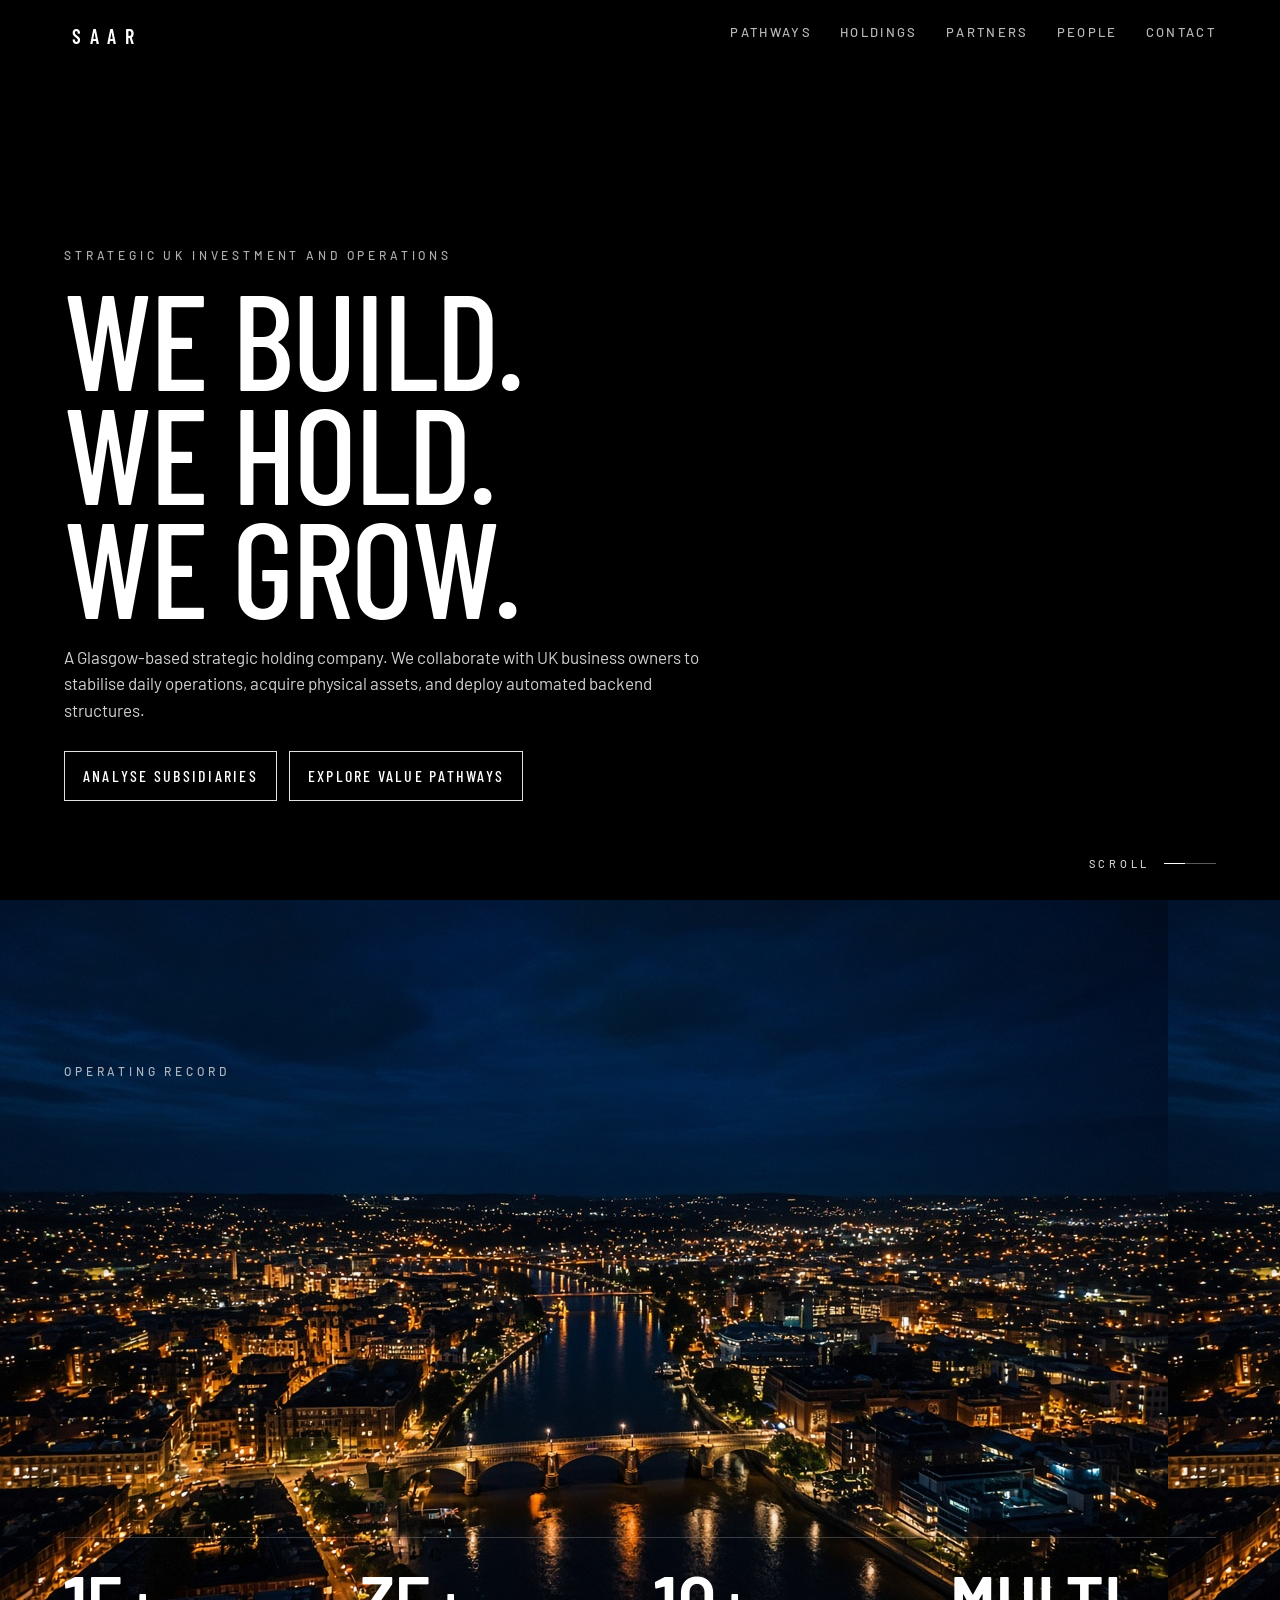
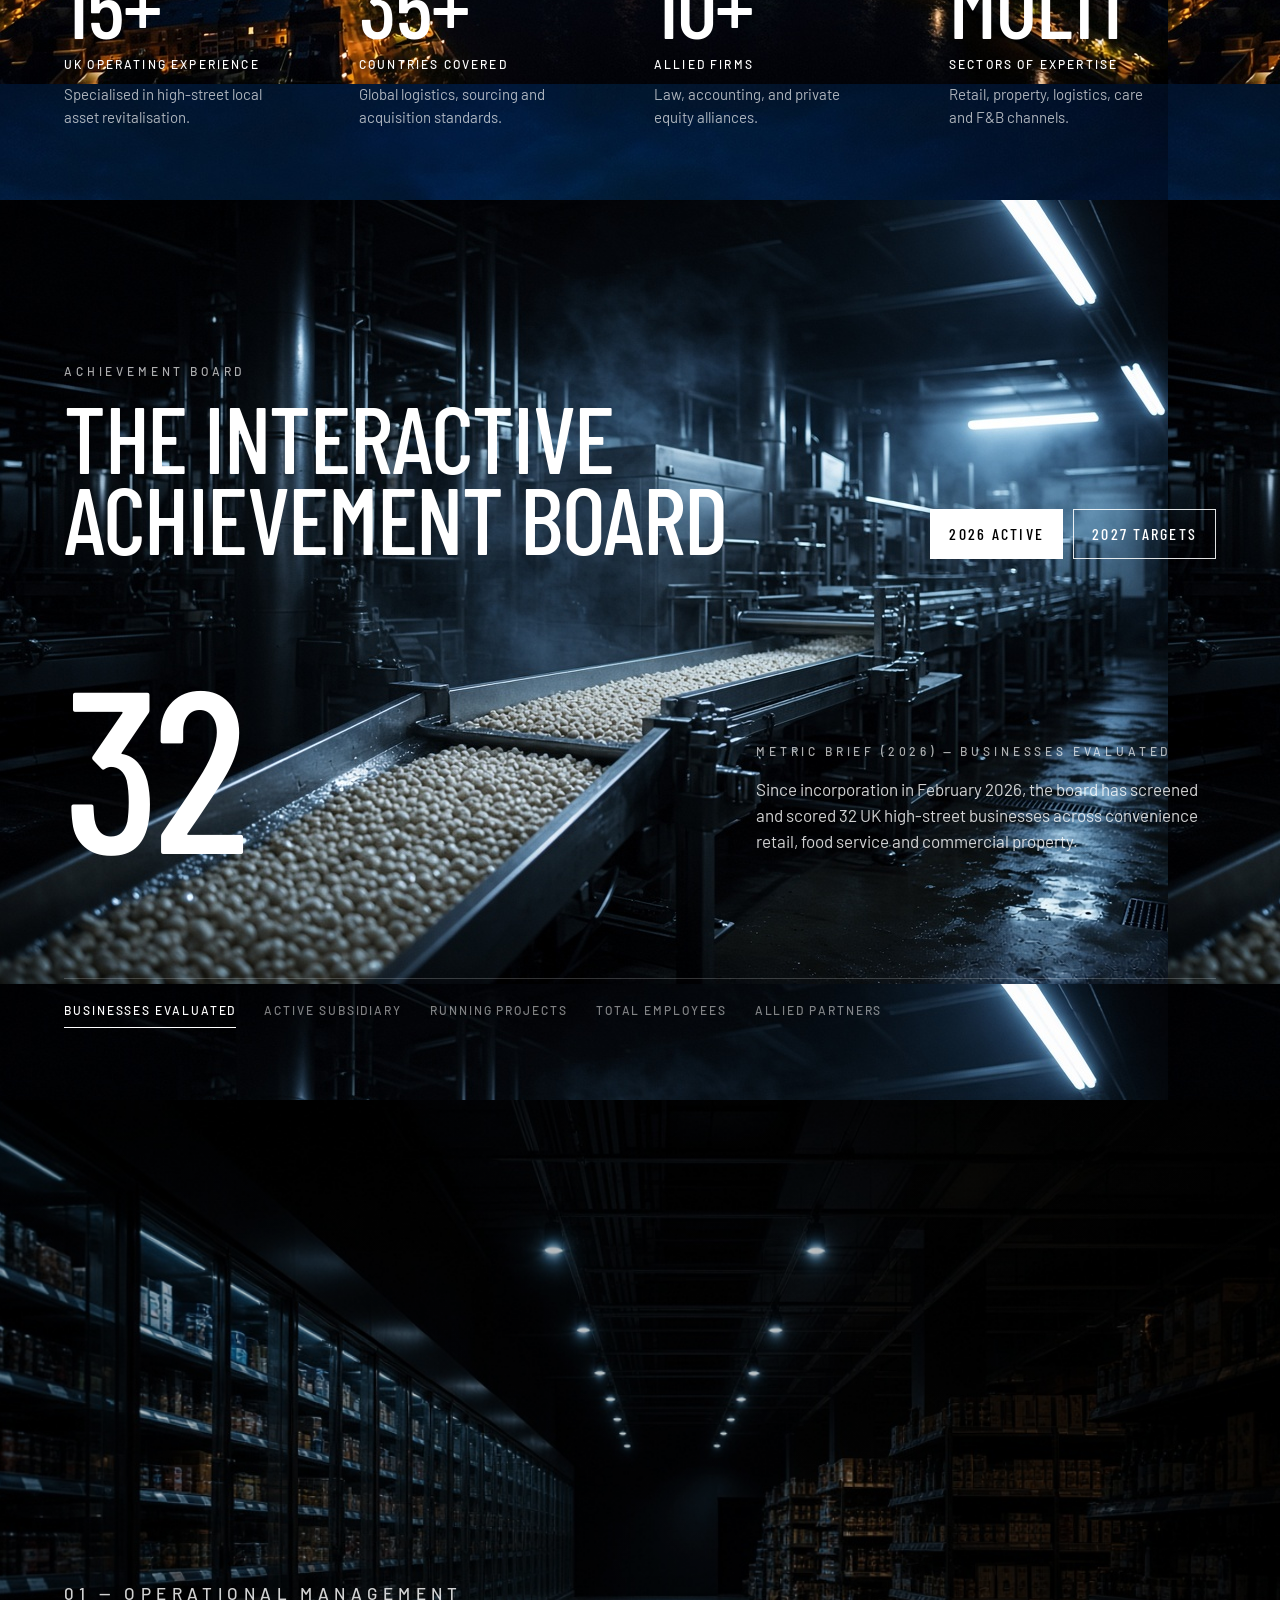
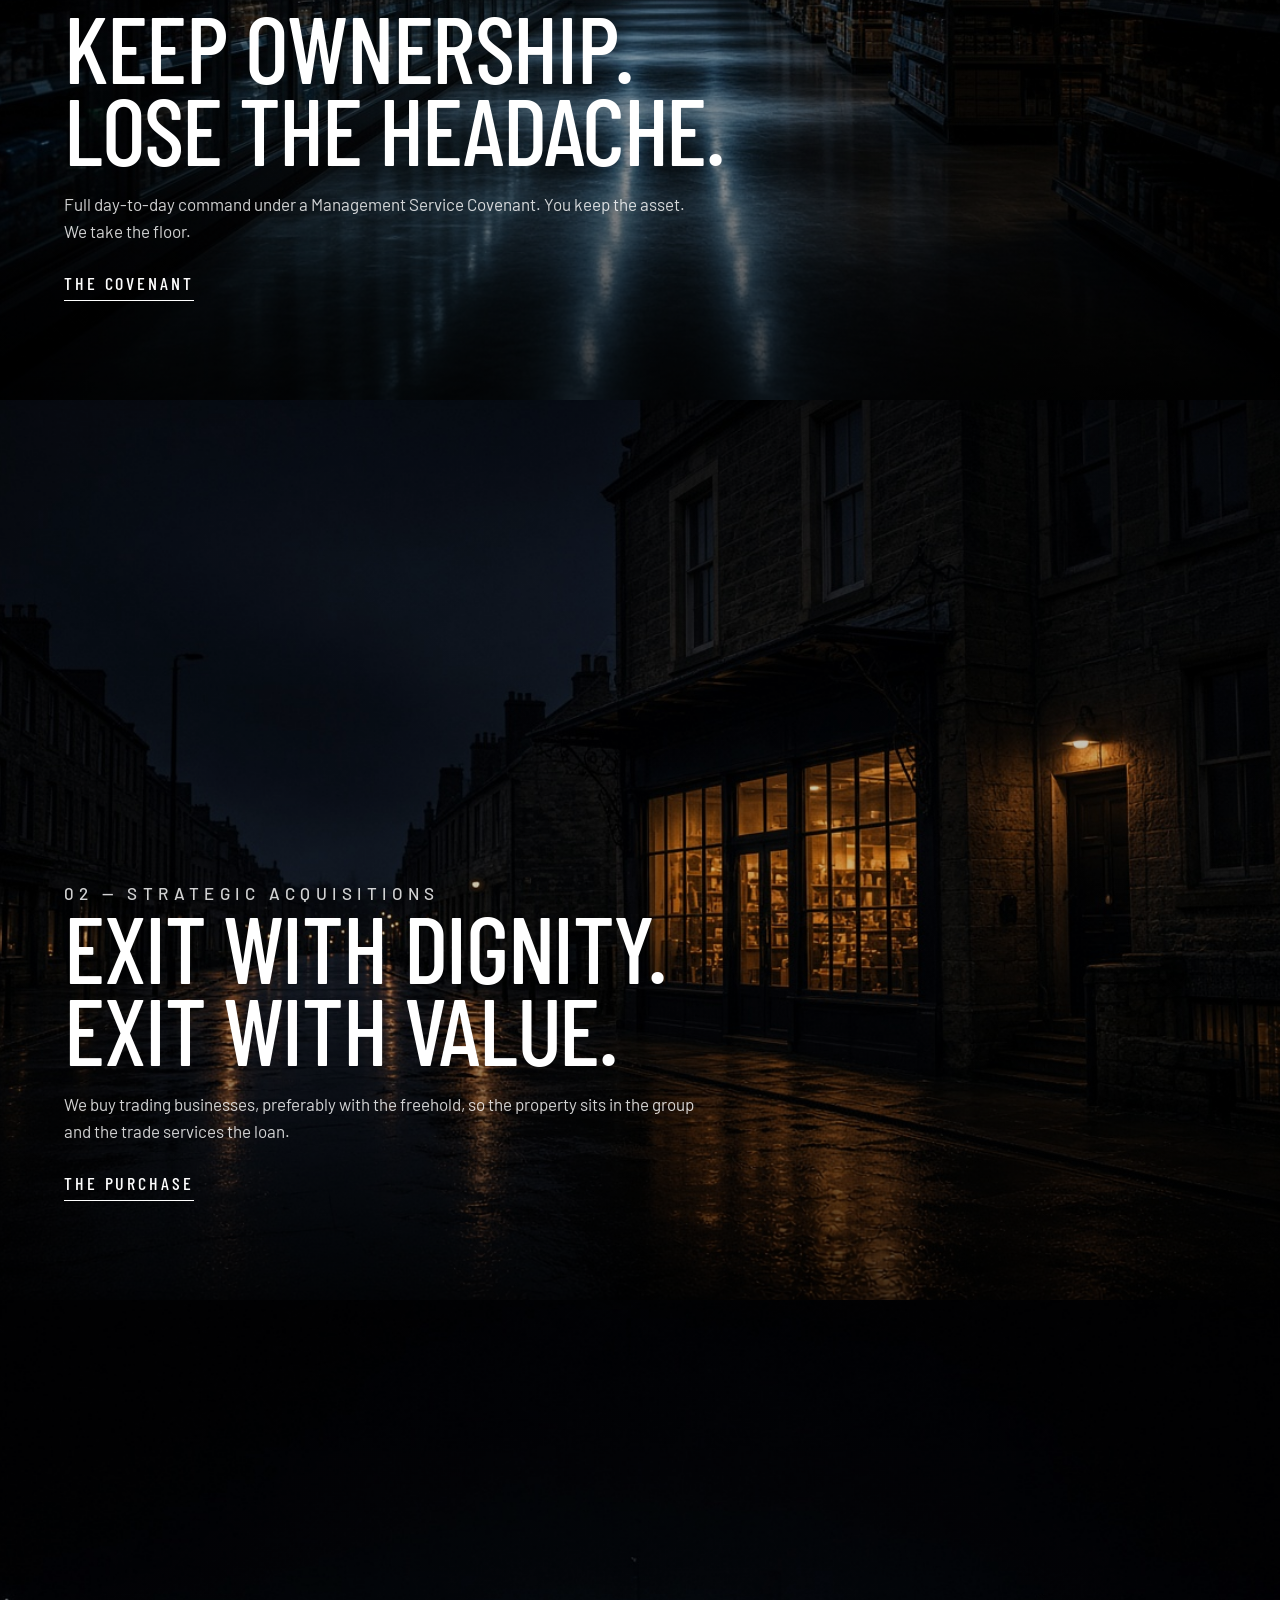
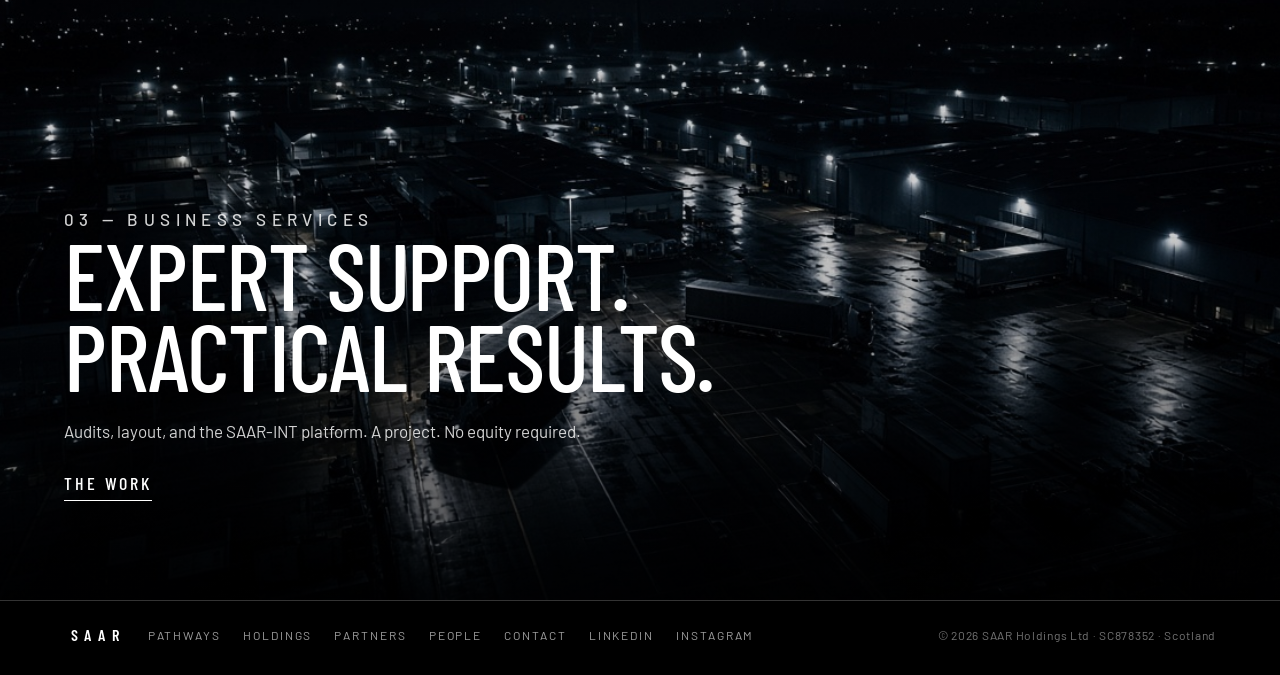
==== commit 3dd3e5ae: "Show a full-bleed photograph on every homepage screen" ====
--- a/index.html
+++ b/index.html
@@ -25,10 +25,7 @@
 
 <main>
 
-  <section class="hero">
-    <video class="hero-video" autoplay muted loop playsinline poster="media/yard.jpg">
-      <source src="media/hero.mp4" type="video/mp4" />
-    </video>
+  <section class="hero hero-still">
     <div class="veil"></div>
     <div class="hero-copy reveal">
       <p class="eyebrow">Strategic UK investment and operations</p>
@@ -42,7 +39,8 @@
     <a class="scroll" href="#record"><span>Scroll</span><i></i></a>
   </section>
 
-  <section class="stage record" id="record">
+  <section class="stage record photo" id="record" style="background-image:url('media/city.jpg')">
+    <div class="veil"></div>
     <div class="reveal">
       <p class="eyebrow">Operating record</p>
     </div>
@@ -50,11 +48,12 @@
       <article><b>15+</b><span>UK operating experience</span><p>Specialised in high-street local asset revitalisation.</p></article>
       <article><b>35+</b><span>Countries covered</span><p>Global logistics, sourcing and acquisition standards.</p></article>
       <article><b>10+</b><span>Allied firms</span><p>Law, accounting, and private equity alliances.</p></article>
-      <article><b>Multi</b><span>Sectors of expertise</span><p>Retail, property, logistics, care and F&amp;B channels.</p></article>
+      <article><b>Multi</b><span>Sectors of expertise</span><p>Retail, property, logistics, care and F&B channels.</p></article>
     </div>
   </section>
 
-  <section class="stage board" id="board">
+  <section class="stage board photo" id="board" style="background-image:url('media/plant.jpg')">
+    <div class="veil"></div>
     <div class="board-top reveal">
       <div>
         <p class="eyebrow">Achievement board</p>
@@ -98,7 +97,7 @@
   </section>
 
   <section class="panel">
-    <div class="panel-media ken" style="background-image:url('media/ops.jpg')"></div>
+    <div class="panel-media ken" style="background-image:url('media/yard.jpg')"></div>
     <div class="veil"></div>
     <div class="panel-copy reveal">
       <p class="index">03 — Business services</p>
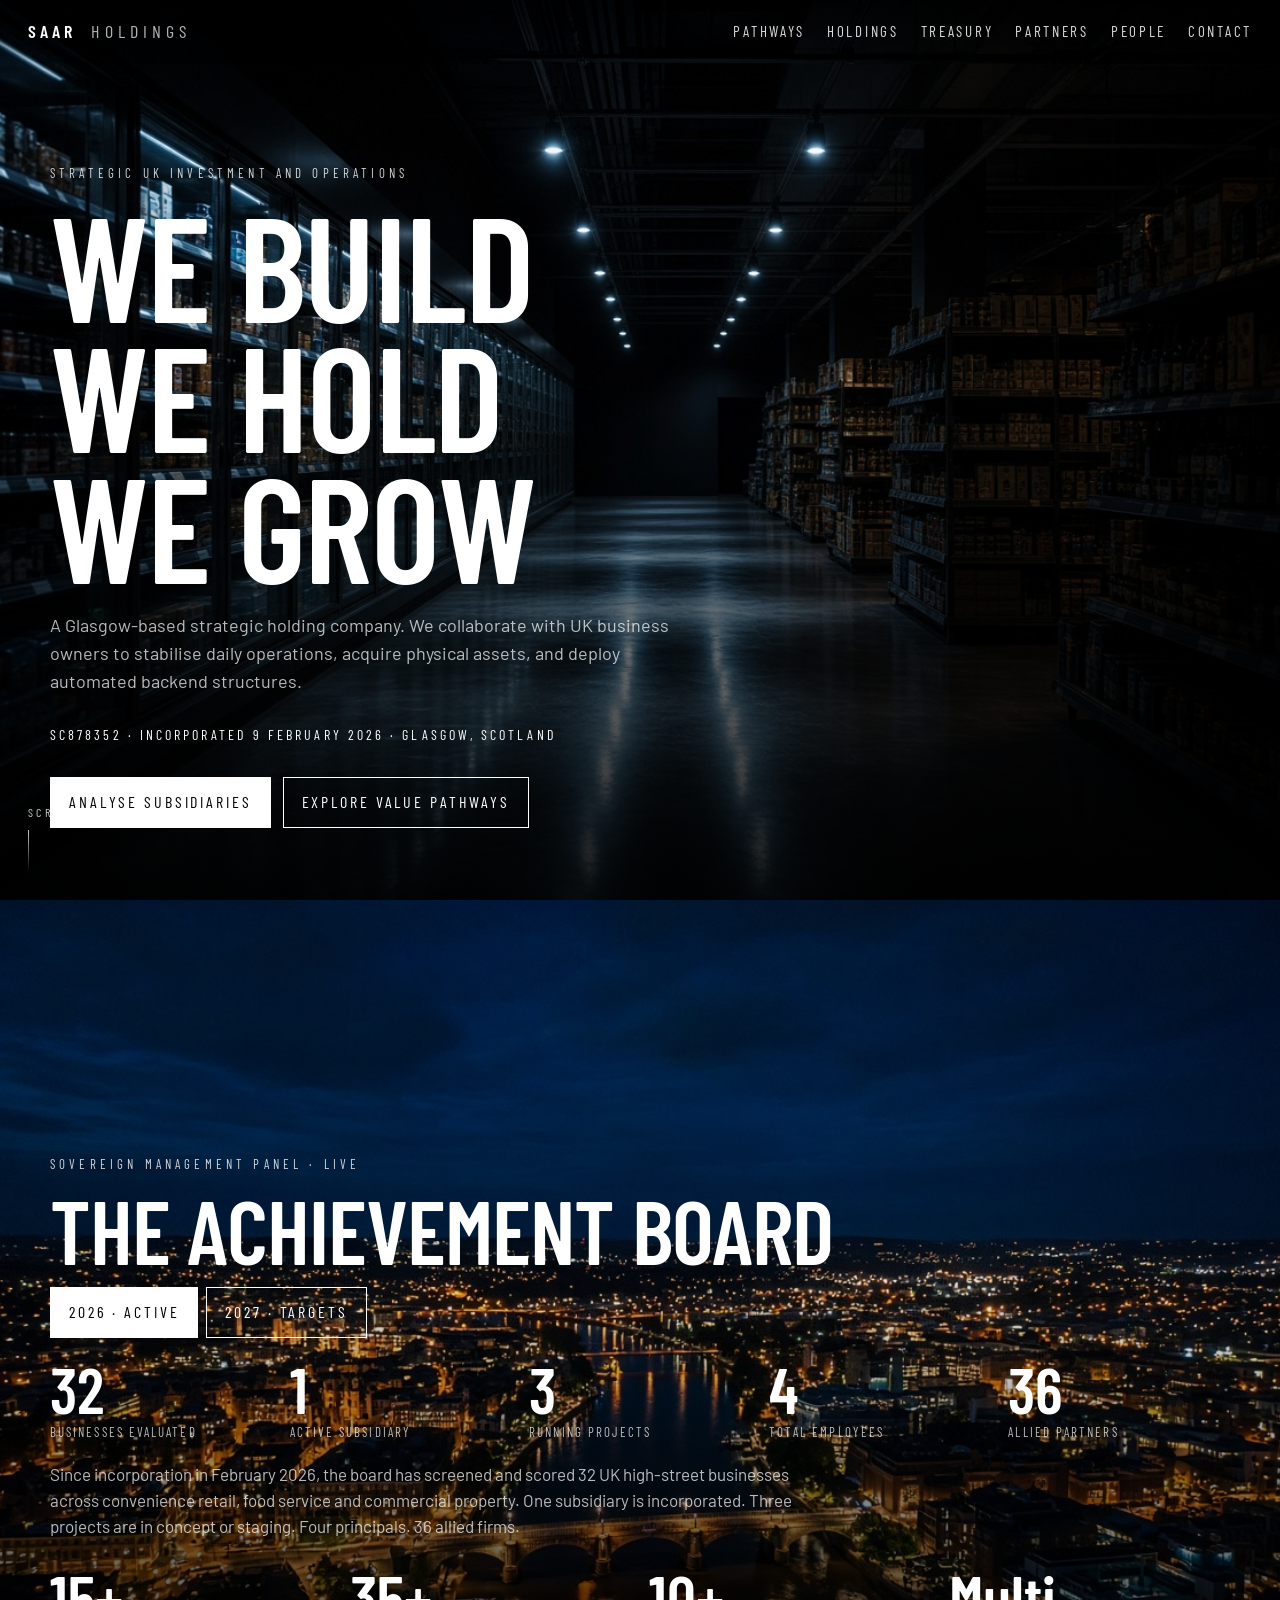
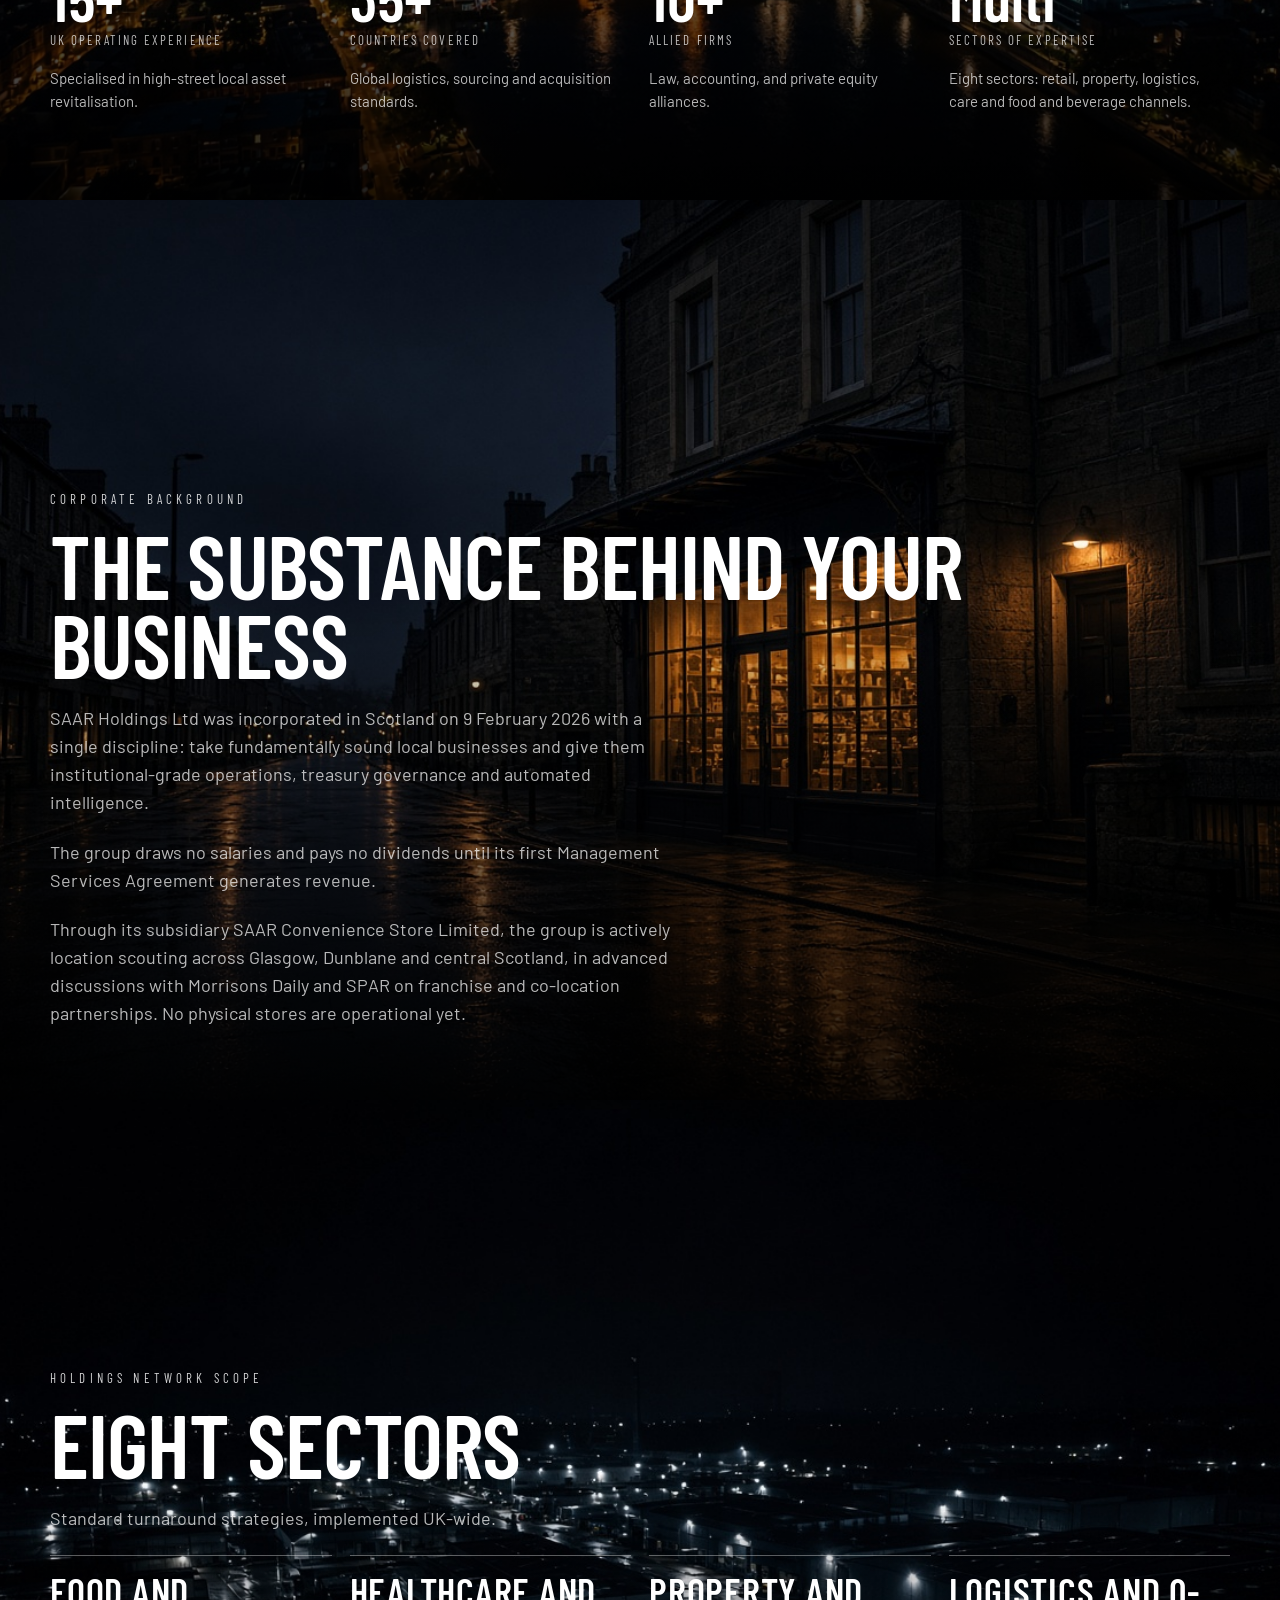
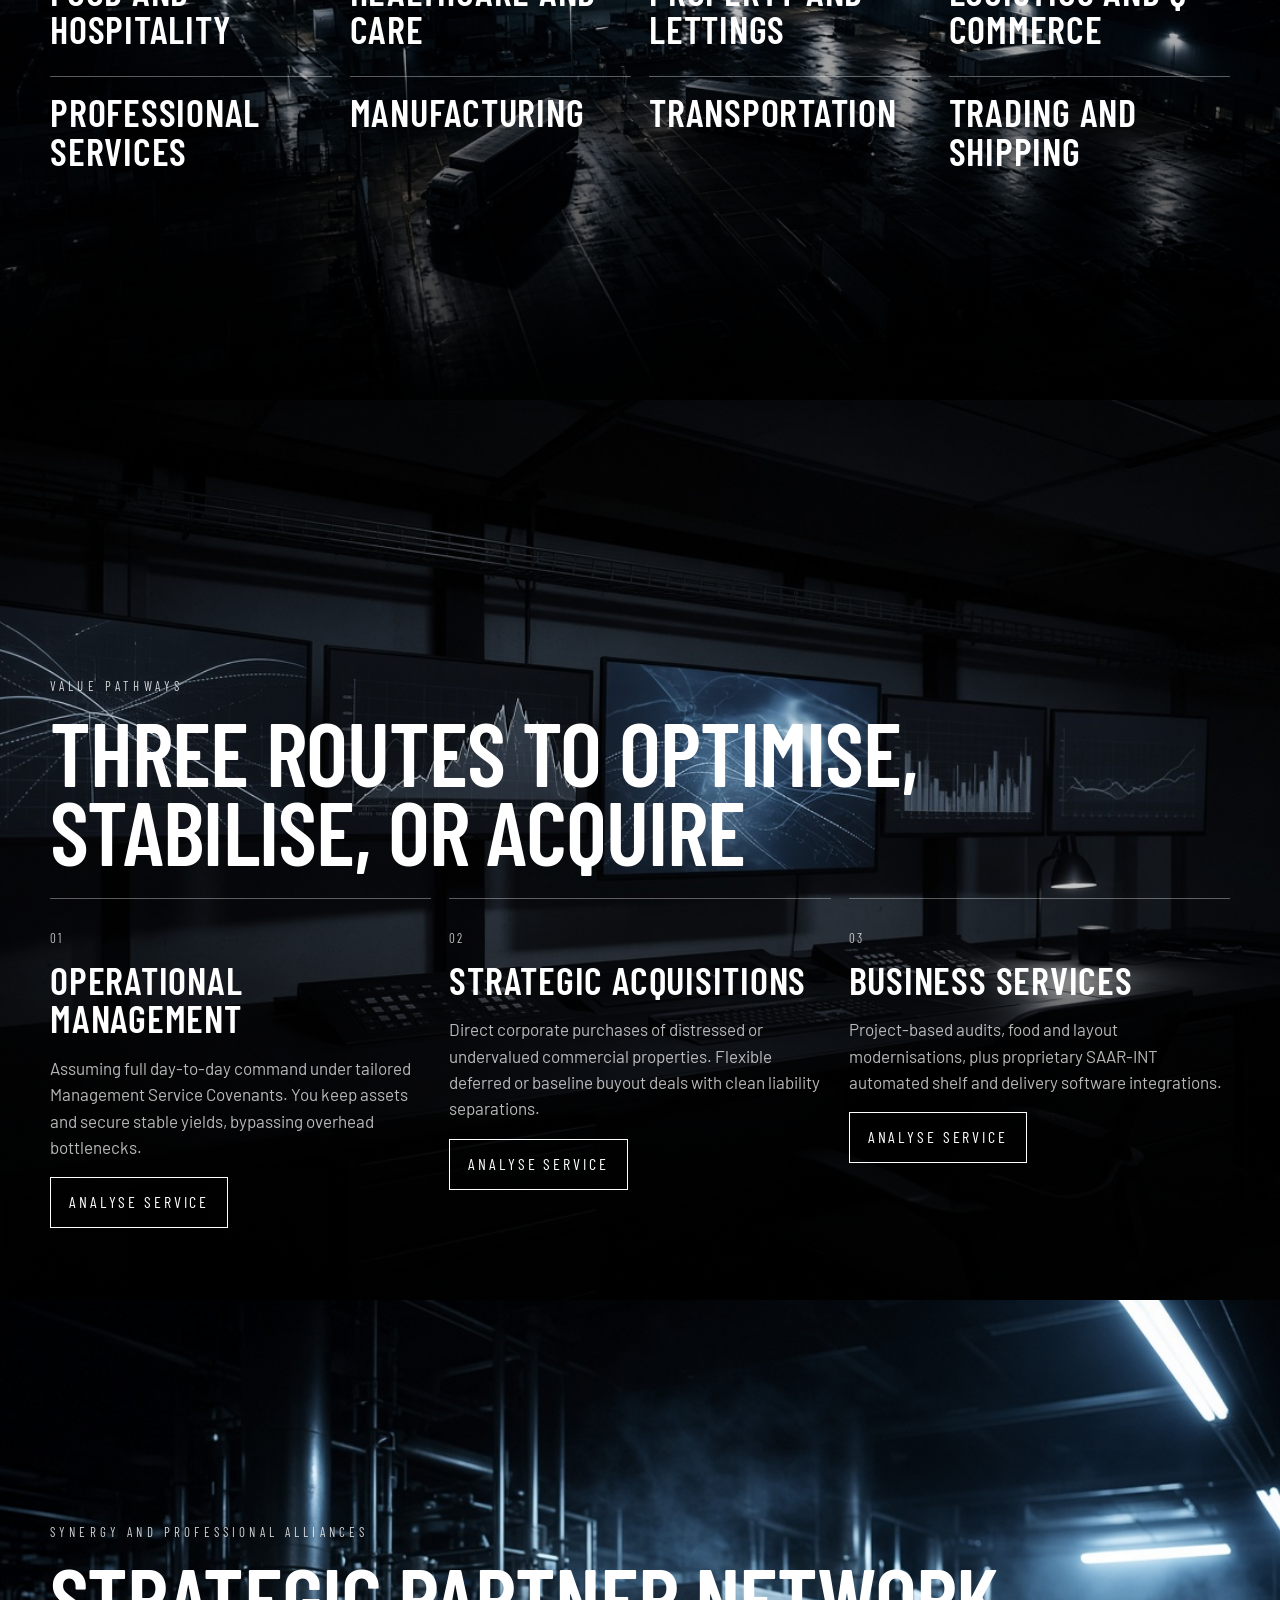
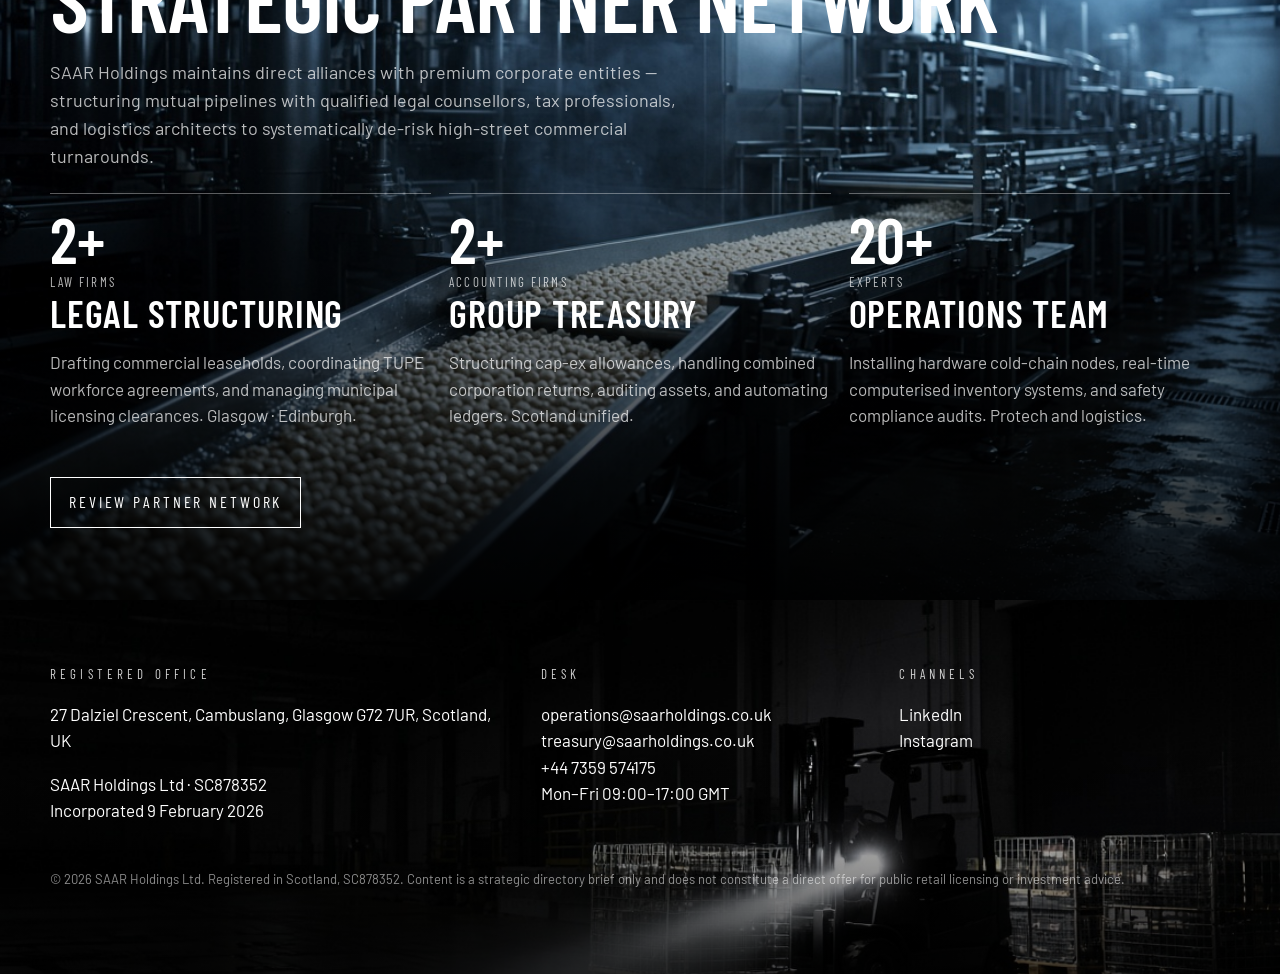
==== commit fc1317d4: "Publish the photographic homepage and site script using Kimi copy. Text only. Does not change CNAME," ====
--- a/index.html
+++ b/index.html
@@ -1,125 +1,179 @@
 <!DOCTYPE html>
 <html lang="en-GB">
 <head>
-  <meta charset="UTF-8" />
-  <meta name="viewport" content="width=device-width, initial-scale=1" />
-  <title>SAAR — Holdings</title>
-  <meta name="description" content="SAAR Holdings Ltd. A Scottish holding company. We run operations, buy trading businesses, and put a back office behind the asset." />
-  <link rel="preconnect" href="https://fonts.googleapis.com" />
-  <link rel="preconnect" href="https://fonts.gstatic.com" crossorigin />
-  <link href="https://fonts.googleapis.com/css2?family=Barlow+Condensed:wght@400;500;600&family=Barlow:wght@400;500&display=swap" rel="stylesheet" />
-  <link rel="stylesheet" href="styles.css" />
+<meta charset="utf-8">
+<meta name="viewport" content="width=device-width, initial-scale=1">
+<title>SAAR Holdings Ltd | UK strategic investments</title>
+<meta name="description" content="SAAR Holdings is a Glasgow-based strategic holding company. We build, hold and grow UK high-street businesses.">
+<link rel="preconnect" href="https://fonts.googleapis.com">
+<link rel="preconnect" href="https://fonts.gstatic.com" crossorigin>
+<link href="https://fonts.googleapis.com/css2?family=Barlow+Condensed:wght@400;500;600;700&family=Barlow:wght@400;500&display=swap" rel="stylesheet">
+<link rel="stylesheet" href="styles.css">
 </head>
-<body>
-<header class="nav" id="nav">
-  <a class="wordmark" href="index.html">SAAR</a>
-  <button class="menu" id="menu" aria-label="Menu" aria-expanded="false"><span></span><span></span></button>
-  <nav class="links" id="links">
+<body data-page="home">
+<header class="nav">
+  <a class="brand" href="index.html">SAAR <span>Holdings</span></a>
+  <button class="nav-toggle" type="button" aria-expanded="false" aria-controls="nav-links">Menu</button>
+  <nav class="nav-links" id="nav-links">
     <a href="pathways.html" data-nav="pathways">Pathways</a>
     <a href="holdings.html" data-nav="holdings">Holdings</a>
+    <a href="treasury.html" data-nav="treasury">Treasury</a>
     <a href="partners.html" data-nav="partners">Partners</a>
     <a href="people.html" data-nav="people">People</a>
     <a href="contact.html" data-nav="contact">Contact</a>
   </nav>
 </header>
 
-<main>
+<section class="screen" style="background-image:url('media/store.jpg')">
+  <div class="veil"></div>
+  <div class="inner">
+    <p class="kicker">Strategic UK investment and operations</p>
+    <h1>We build<br>We hold<br>We grow</h1>
+    <p class="deck">A Glasgow-based strategic holding company. We collaborate with UK business owners to stabilise daily operations, acquire physical assets, and deploy automated backend structures.</p>
+    <p class="reg">SC878352 · Incorporated 9 February 2026 · Glasgow, Scotland</p>
+    <div class="actions">
+      <a class="btn solid" href="holdings.html">Analyse subsidiaries</a>
+      <a class="btn" href="pathways.html">Explore value pathways</a>
+    </div>
+  </div>
+  <div class="scroll-cue">Scroll<i></i></div>
+</section>
 
-  <section class="hero hero-still">
-    <div class="veil"></div>
-    <div class="hero-copy reveal">
-      <p class="eyebrow">Strategic UK investment and operations</p>
-      <h1>We build.<br />We hold.<br />We grow.</h1>
-      <p class="deck">A Glasgow-based strategic holding company. We collaborate with UK business owners to stabilise daily operations, acquire physical assets, and deploy automated backend structures.</p>
-      <div class="actions">
-        <a class="btn" href="holdings.html">Analyse subsidiaries</a>
-        <a class="btn" href="pathways.html">Explore value pathways</a>
+<section class="screen tall" id="board" style="background-image:url('media/city.jpg')">
+  <div class="veil"></div>
+  <div class="inner">
+    <p class="kicker">Sovereign management panel · Live</p>
+    <h2>The achievement board</h2>
+    <div class="year-toggle" role="tablist" aria-label="Year">
+      <button class="btn on" type="button" data-year-btn="2026">2026 · Active</button>
+      <button class="btn" type="button" data-year-btn="2027">2027 · Targets</button>
+    </div>
+    <div data-year="2026">
+      <div class="grid g5">
+        <div class="stat"><b>32</b><span>Businesses evaluated</span></div>
+        <div class="stat"><b>1</b><span>Active subsidiary</span></div>
+        <div class="stat"><b>3</b><span>Running projects</span></div>
+        <div class="stat"><b>4</b><span>Total employees</span></div>
+        <div class="stat"><b>36</b><span>Allied partners</span></div>
+      </div>
+      <p class="brief">Since incorporation in February 2026, the board has screened and scored 32 UK high-street businesses across convenience retail, food service and commercial property. One subsidiary is incorporated. Three projects are in concept or staging. Four principals. 36 allied firms.</p>
+    </div>
+    <div data-year="2027" hidden>
+      <div class="grid g5">
+        <div class="stat"><b>60+</b><span>Businesses evaluated</span></div>
+        <div class="stat"><b>2</b><span>Active subsidiaries</span></div>
+        <div class="stat"><b>5+</b><span>Running projects</span></div>
+        <div class="stat"><b>8+</b><span>Total employees</span></div>
+        <div class="stat"><b>50+</b><span>Allied partners</span></div>
+      </div>
+      <p class="brief">The 2027 pipeline exceeds 60 evaluated businesses by April 2027, widening sector coverage into logistics, healthcare and manufacturing. Targets also include a second operating subsidiary, five or more live projects, eight-plus staff, and 50+ allied firms.</p>
+    </div>
+    <div class="grid g4" style="margin-top:28px">
+      <div class="stat"><b>15+</b><span>UK operating experience</span><p class="note">Specialised in high-street local asset revitalisation.</p></div>
+      <div class="stat"><b>35+</b><span>Countries covered</span><p class="note">Global logistics, sourcing and acquisition standards.</p></div>
+      <div class="stat"><b>10+</b><span>Allied firms</span><p class="note">Law, accounting, and private equity alliances.</p></div>
+      <div class="stat"><b>Multi</b><span>Sectors of expertise</span><p class="note">Eight sectors: retail, property, logistics, care and food and beverage channels.</p></div>
+    </div>
+  </div>
+</section>
+
+<section class="screen" style="background-image:url('media/street.jpg')">
+  <div class="veil"></div>
+  <div class="inner">
+    <p class="kicker">Corporate background</p>
+    <h2>The substance behind your business</h2>
+    <p class="deck">SAAR Holdings Ltd was incorporated in Scotland on 9 February 2026 with a single discipline: take fundamentally sound local businesses and give them institutional-grade operations, treasury governance and automated intelligence.</p>
+    <p class="deck">The group draws no salaries and pays no dividends until its first Management Services Agreement generates revenue.</p>
+    <p class="deck">Through its subsidiary SAAR Convenience Store Limited, the group is actively location scouting across Glasgow, Dunblane and central Scotland, in advanced discussions with Morrisons Daily and SPAR on franchise and co-location partnerships. No physical stores are operational yet.</p>
+  </div>
+</section>
+
+<section class="screen mid" style="background-image:url('media/yard.jpg')">
+  <div class="veil"></div>
+  <div class="inner">
+    <p class="kicker">Holdings network scope</p>
+    <h2>Eight sectors</h2>
+    <p class="deck">Standard turnaround strategies, implemented UK-wide.</p>
+    <div class="grid g4" style="margin-top:22px">
+      <div class="card"><h3>Food and hospitality</h3></div>
+      <div class="card"><h3>Healthcare and care</h3></div>
+      <div class="card"><h3>Property and lettings</h3></div>
+      <div class="card"><h3>Logistics and Q-commerce</h3></div>
+      <div class="card"><h3>Professional services</h3></div>
+      <div class="card"><h3>Manufacturing</h3></div>
+      <div class="card"><h3>Transportation</h3></div>
+      <div class="card"><h3>Trading and shipping</h3></div>
+    </div>
+  </div>
+</section>
+
+<section class="screen" style="background-image:url('media/ops.jpg')">
+  <div class="veil"></div>
+  <div class="inner">
+    <p class="kicker">Value pathways</p>
+    <h2>Three routes to optimise, stabilise, or acquire</h2>
+    <div class="grid g3" style="margin-top:28px">
+      <article class="card">
+        <p class="label">01</p>
+        <h3>Operational management</h3>
+        <p>Assuming full day-to-day command under tailored Management Service Covenants. You keep assets and secure stable yields, bypassing overhead bottlenecks.</p>
+        <a class="btn" href="operations.html">Analyse service</a>
+      </article>
+      <article class="card">
+        <p class="label">02</p>
+        <h3>Strategic acquisitions</h3>
+        <p>Direct corporate purchases of distressed or undervalued commercial properties. Flexible deferred or baseline buyout deals with clean liability separations.</p>
+        <a class="btn" href="acquisitions.html">Analyse service</a>
+      </article>
+      <article class="card">
+        <p class="label">03</p>
+        <h3>Business services</h3>
+        <p>Project-based audits, food and layout modernisations, plus proprietary SAAR-INT automated shelf and delivery software integrations.</p>
+        <a class="btn" href="services.html">Analyse service</a>
+      </article>
+    </div>
+  </div>
+</section>
+
+<section class="screen" style="background-image:url('media/plant.jpg')">
+  <div class="veil"></div>
+  <div class="inner">
+    <p class="kicker">Synergy and professional alliances</p>
+    <h2>Strategic partner network</h2>
+    <p class="deck">SAAR Holdings maintains direct alliances with premium corporate entities — structuring mutual pipelines with qualified legal counsellors, tax professionals, and logistics architects to systematically de-risk high-street commercial turnarounds.</p>
+    <div class="grid g3" style="margin-top:22px">
+      <article class="card"><b class="num">2+</b><span class="label">Law firms</span><h3>Legal structuring</h3><p>Drafting commercial leaseholds, coordinating TUPE workforce agreements, and managing municipal licensing clearances. Glasgow · Edinburgh.</p></article>
+      <article class="card"><b class="num">2+</b><span class="label">Accounting firms</span><h3>Group treasury</h3><p>Structuring cap-ex allowances, handling combined corporation returns, auditing assets, and automating ledgers. Scotland unified.</p></article>
+      <article class="card"><b class="num">20+</b><span class="label">Experts</span><h3>Operations team</h3><p>Installing hardware cold-chain nodes, real-time computerised inventory systems, and safety compliance audits. Protech and logistics.</p></article>
+    </div>
+    <div class="actions"><a class="btn" href="partners.html">Review partner network</a></div>
+  </div>
+</section>
+
+<footer class="site">
+  <div class="veil"></div>
+  <div class="inner">
+    <div class="foot-grid">
+      <div>
+        <p class="kicker">Registered office</p>
+        <p>27 Dalziel Crescent, Cambuslang, Glasgow G72 7UR, Scotland, UK</p>
+        <p>SAAR Holdings Ltd · SC878352<br>Incorporated 9 February 2026</p>
+      </div>
+      <div>
+        <p class="kicker">Desk</p>
+        <p><a href="mailto:operations@saarholdings.co.uk">operations@saarholdings.co.uk</a><br>
+        <a href="mailto:treasury@saarholdings.co.uk">treasury@saarholdings.co.uk</a><br>
+        <a href="tel:+447359574175">+44 7359 574175</a><br>
+        Mon–Fri 09:00–17:00 GMT</p>
+      </div>
+      <div>
+        <p class="kicker">Channels</p>
+        <p><a href="https://www.linkedin.com/company/saar-holdings-uk-ltd">LinkedIn</a><br>
+        <a href="https://www.instagram.com/saarholdings/">Instagram</a></p>
       </div>
     </div>
-    <a class="scroll" href="#record"><span>Scroll</span><i></i></a>
-  </section>
-
-  <section class="stage record photo" id="record" style="background-image:url('media/city.jpg')">
-    <div class="veil"></div>
-    <div class="reveal">
-      <p class="eyebrow">Operating record</p>
-    </div>
-    <div class="specs reveal">
-      <article><b>15+</b><span>UK operating experience</span><p>Specialised in high-street local asset revitalisation.</p></article>
-      <article><b>35+</b><span>Countries covered</span><p>Global logistics, sourcing and acquisition standards.</p></article>
-      <article><b>10+</b><span>Allied firms</span><p>Law, accounting, and private equity alliances.</p></article>
-      <article><b>Multi</b><span>Sectors of expertise</span><p>Retail, property, logistics, care and F&B channels.</p></article>
-    </div>
-  </section>
-
-  <section class="stage board photo" id="board" style="background-image:url('media/plant.jpg')">
-    <div class="veil"></div>
-    <div class="board-top reveal">
-      <div>
-        <p class="eyebrow">Achievement board</p>
-        <h2>The interactive<br />achievement board</h2>
-      </div>
-      <div class="tabs">
-        <button class="btn on" id="y2026" type="button">2026 active</button>
-        <button class="btn" id="y2027" type="button">2027 targets</button>
-      </div>
-    </div>
-    <div class="board-main reveal">
-      <p class="figure" id="figure">32</p>
-      <div>
-        <p class="k" id="brief-k">Metric brief</p>
-        <p class="lead" id="brief"></p>
-      </div>
-    </div>
-    <div class="picks" id="metrics"></div>
-  </section>
-
-  <section class="panel" id="routes">
-    <div class="panel-media ken" style="background-image:url('media/store.jpg')"></div>
-    <div class="veil"></div>
-    <div class="panel-copy reveal">
-      <p class="index">01 — Operational management</p>
-      <h2>Keep ownership.<br />Lose the headache.</h2>
-      <p>Full day-to-day command under a Management Service Covenant. You keep the asset. We take the floor.</p>
-      <a class="link" href="operations.html">The covenant</a>
-    </div>
-  </section>
-
-  <section class="panel">
-    <div class="panel-media ken" style="background-image:url('media/street.jpg')"></div>
-    <div class="veil"></div>
-    <div class="panel-copy reveal">
-      <p class="index">02 — Strategic acquisitions</p>
-      <h2>Exit with dignity.<br />Exit with value.</h2>
-      <p>We buy trading businesses, preferably with the freehold, so the property sits in the group and the trade services the loan.</p>
-      <a class="link" href="acquisitions.html">The purchase</a>
-    </div>
-  </section>
-
-  <section class="panel">
-    <div class="panel-media ken" style="background-image:url('media/yard.jpg')"></div>
-    <div class="veil"></div>
-    <div class="panel-copy reveal">
-      <p class="index">03 — Business services</p>
-      <h2>Expert support.<br />Practical results.</h2>
-      <p>Audits, layout, and the SAAR-INT platform. A project. No equity required.</p>
-      <a class="link" href="services.html">The work</a>
-    </div>
-  </section>
-
-</main>
-<footer class="foot">
-  <a class="wordmark" href="index.html">SAAR</a>
-  <nav>
-    <a href="pathways.html">Pathways</a>
-    <a href="holdings.html">Holdings</a>
-    <a href="partners.html">Partners</a>
-    <a href="people.html">People</a>
-    <a href="contact.html">Contact</a>
-    <a href="https://www.linkedin.com/company/saar-holdings-uk-ltd" target="_blank" rel="noopener">LinkedIn</a>
-    <a href="https://www.instagram.com/saarholdings/" target="_blank" rel="noopener">Instagram</a>
-  </nav>
-  <p>© 2026 SAAR Holdings Ltd · SC878352 · Scotland</p>
+    <p class="fine">© 2026 SAAR Holdings Ltd. Registered in Scotland, SC878352. Content is a strategic directory brief only and does not constitute a direct offer for public retail licensing or investment advice.</p>
+  </div>
 </footer>
 <script src="app.js"></script>
 </body>
--- a/styles.css
+++ b/styles.css
@@ -1,460 +1,253 @@
+/* SAAR Holdings — SpaceX-like public site */
 :root {
   --bg: #000;
   --fg: #fff;
-  --muted: rgba(255, 255, 255, 0.68);
-  --line: rgba(255, 255, 255, 0.2);
-  --pad: clamp(22px, 5vw, 64px);
+  --muted: rgba(255,255,255,.72);
+  --dim: rgba(255,255,255,.55);
+  --line: rgba(255,255,255,.35);
+  --sans: "Barlow", "Arial Narrow", sans-serif;
+  --cond: "Barlow Condensed", "Arial Narrow", Impact, sans-serif;
 }
 * { box-sizing: border-box; }
 html { scroll-behavior: smooth; }
 body {
   margin: 0;
-  background: #000;
+  background: var(--bg);
+  color: var(--fg);
+  font-family: var(--sans);
+  font-weight: 400;
+  font-size: 17px;
+  line-height: 1.55;
+}
+img { max-width: 100%; display: block; }
+a { color: inherit; text-decoration: none; }
+button, input, select, textarea { font: inherit; color: inherit; }
+.nav {
+  position: fixed; inset: 0 0 auto 0; z-index: 40;
+  display: flex; align-items: center; justify-content: space-between;
+  padding: 18px 28px;
+  background: linear-gradient(to bottom, rgba(0,0,0,.55), rgba(0,0,0,0));
+}
+.nav.solid { background: rgba(0,0,0,.88); backdrop-filter: blur(8px); }
+.brand {
+  font-family: var(--cond);
+  font-weight: 600;
+  letter-spacing: .22em;
+  font-size: 18px;
+  text-transform: uppercase;
+}
+.brand span { font-weight: 400; opacity: .7; letter-spacing: .28em; margin-left: .4em; }
+.nav-links { display: flex; gap: 22px; align-items: center; }
+.nav-links a {
+  font-family: var(--cond);
+  font-size: 15px;
+  letter-spacing: .18em;
+  text-transform: uppercase;
+  opacity: .85;
+}
+.nav-links a:hover, .nav-links a.on { opacity: 1; }
+.nav-toggle {
+  display: none;
+  background: transparent;
+  border: 1px solid #fff;
   color: #fff;
-  font-family: Barlow, Helvetica, Arial, sans-serif;
-  font-weight: 400;
-  font-size: 16px;
-  line-height: 1.5;
-}
-body.lock { overflow: hidden; }
-a { color: inherit; text-decoration: none; }
-button { font: inherit; color: inherit; }
-img, video { max-width: 100%; display: block; }
-
-.nav {
-  position: fixed;
-  inset: 0 0 auto 0;
-  z-index: 40;
-  display: flex;
-  align-items: center;
-  height: 72px;
-  padding: 0 var(--pad);
-  background: transparent;
-}
-.wordmark {
-  position: relative;
-  z-index: 42;
-  font-family: "Barlow Condensed", "Arial Narrow", sans-serif;
-  font-weight: 600;
-  font-size: 20px;
-  letter-spacing: 0.42em;
-  padding-left: 0.42em;
-  text-transform: uppercase;
-}
-.links {
-  margin-left: auto;
-  display: flex;
-  align-items: center;
-  gap: 28px;
-}
-.links a {
-  font-size: 13px;
-  font-weight: 500;
-  letter-spacing: 0.18em;
-  text-transform: uppercase;
-  opacity: 0.72;
-}
-.links a::after {
-  content: "";
-  display: block;
-  height: 1px;
-  margin-top: 6px;
-  background: #fff;
-  transform: scaleX(0);
-  transform-origin: left center;
-  transition: transform 0.35s ease;
-}
-.links a:hover,
-.links a.on { opacity: 1; }
-.links a:hover::after,
-.links a.on::after { transform: scaleX(1); }
-
-.menu {
-  display: none;
-  position: relative;
-  z-index: 42;
-  margin-left: auto;
-  width: 28px;
-  height: 18px;
-  padding: 0;
-  border: 0;
-  background: none;
+  width: 46px; height: 40px;
+  letter-spacing: .14em;
+  text-transform: uppercase;
+  font-family: var(--cond);
   cursor: pointer;
 }
-.menu span {
-  position: absolute;
-  left: 0;
-  right: 0;
-  height: 1px;
-  background: #fff;
-  transition: transform 0.3s ease, top 0.3s ease, opacity 0.3s ease;
-}
-.menu span:first-child { top: 4px; }
-.menu span:last-child { top: 13px; }
-.menu.open span:first-child { top: 8px; transform: rotate(40deg); }
-.menu.open span:last-child { top: 8px; transform: rotate(-40deg); }
-
-.hero,
-.panel {
+.screen {
   position: relative;
   min-height: 100vh;
-  min-height: 100dvh;
   display: flex;
   align-items: flex-end;
-  overflow: hidden;
-  background: #000;
-}
-.hero-video,
-.panel-media {
-  position: absolute;
-  inset: 0;
-  width: 100%;
-  height: 100%;
-  object-fit: cover;
+  background-color: #000;
   background-size: cover;
   background-position: center;
-}
-.ken { animation: ken 38s ease-in-out alternate infinite; }
-@keyframes ken {
-  from { transform: scale(1) translate3d(0, 0, 0); }
-  to { transform: scale(1.07) translate3d(-1.4%, -1%, 0); }
-}
+  overflow: hidden;
+}
+.screen.mid { align-items: center; }
 .veil {
-  position: absolute;
-  inset: 0;
-  background:
-    linear-gradient(to top, rgba(0, 0, 0, 0.72) 0%, rgba(0, 0, 0, 0.18) 42%, rgba(0, 0, 0, 0.28) 100%);
-}
-.veil.heavy { background: rgba(0, 0, 0, 0.62); }
-.hero-copy,
-.panel-copy {
-  position: relative;
-  z-index: 2;
-  width: min(1100px, 100%);
-  padding: 0 var(--pad) 11vh;
-}
-.panel-copy.wide { width: min(1280px, 100%); }
-.eyebrow,
-.index,
-.k,
-.role {
+  position: absolute; left: 0; right: 0; bottom: 0; height: 58%;
+  background: linear-gradient(to bottom, rgba(0,0,0,0) 0%, rgba(0,0,0,.55) 55%, rgba(0,0,0,.88) 100%);
+  pointer-events: none;
+}
+.screen.tall .veil { height: 62%; }
+.inner {
+  position: relative; z-index: 1;
+  width: min(1180px, calc(100% - 48px));
+  margin: 0 auto;
+  padding: 120px 0 72px;
+}
+.kicker {
+  font-family: var(--cond);
+  letter-spacing: .32em;
+  text-transform: uppercase;
+  font-size: 13px;
   margin: 0 0 16px;
-  font-size: 12px;
-  font-weight: 500;
-  letter-spacing: 0.32em;
-  text-transform: uppercase;
-  color: var(--muted);
-}
-h1, h2, .v, .figure, .row h3, .people h2, .specs b {
-  font-family: "Barlow Condensed", "Arial Narrow", sans-serif;
-  font-weight: 500;
-  text-transform: uppercase;
-  letter-spacing: -0.015em;
-}
-h1 {
+  color: rgba(255,255,255,.82);
+}
+h1, h2, .display {
+  font-family: var(--cond);
+  font-weight: 600;
+  text-transform: uppercase;
+  letter-spacing: -.01em;
+  line-height: .88;
   margin: 0;
-  font-size: clamp(68px, 10.6vw, 152px);
-  line-height: 0.84;
-}
-h2 {
-  margin: 0;
-  font-size: clamp(52px, 7.4vw, 112px);
-  line-height: 0.86;
-}
-.deck,
-.panel-copy > p,
-.lead {
-  max-width: 640px;
-  margin: 22px 0 0;
-  color: rgba(255, 255, 255, 0.82);
-  font-size: 17px;
-  line-height: 1.55;
-}
-.actions {
-  display: flex;
-  flex-wrap: wrap;
-  gap: 12px;
+}
+h1 { font-size: clamp(72px, 12vw, 148px); }
+h2 { font-size: clamp(48px, 7vw, 92px); }
+h3 {
+  font-family: var(--cond);
+  font-weight: 600;
+  text-transform: uppercase;
+  letter-spacing: .02em;
+  font-size: clamp(28px, 3vw, 40px);
+  line-height: 1;
+  margin: 0 0 10px;
+}
+.deck { max-width: 640px; font-size: 18px; color: var(--muted); margin: 22px 0 0; }
+.reg {
   margin-top: 28px;
-}
+  font-family: var(--cond);
+  letter-spacing: .22em;
+  text-transform: uppercase;
+  font-size: 14px;
+}
+.actions { display: flex; flex-wrap: wrap; gap: 12px; margin-top: 32px; }
 .btn {
-  display: inline-flex;
-  align-items: center;
-  justify-content: center;
-  min-height: 46px;
-  padding: 12px 18px;
-  border: 1px solid rgba(255, 255, 255, 0.88);
-  border-radius: 0;
+  display: inline-flex; align-items: center; justify-content: center;
+  border: 1px solid #fff;
   background: transparent;
   color: #fff;
-  font-family: "Barlow Condensed", "Arial Narrow", sans-serif;
+  padding: 12px 18px;
+  min-height: 46px;
+  font-family: var(--cond);
+  letter-spacing: .18em;
+  text-transform: uppercase;
   font-size: 16px;
+  cursor: pointer;
+}
+.btn:hover { background: #fff; color: #000; }
+.btn.solid { background: #fff; color: #000; }
+.btn.solid:hover { background: transparent; color: #fff; }
+.scroll-cue {
+  position: absolute; z-index: 2; left: 28px; bottom: 28px;
+  font-family: var(--cond);
+  letter-spacing: .28em;
+  text-transform: uppercase;
+  font-size: 12px;
+  opacity: .8;
+}
+.scroll-cue i {
+  display: block; width: 1px; height: 42px; margin-top: 8px;
+  background: linear-gradient(#fff, transparent);
+}
+.grid { display: grid; gap: 18px; }
+.g2 { grid-template-columns: 1fr 1fr; }
+.g3 { grid-template-columns: repeat(3, 1fr); }
+.g4 { grid-template-columns: repeat(4, 1fr); }
+.g5 { grid-template-columns: repeat(5, 1fr); }
+.stat b, .num {
+  font-family: var(--cond);
+  font-weight: 600;
+  font-size: clamp(42px, 5vw, 72px);
+  line-height: .9;
+  display: block;
+}
+.stat span, .label {
+  font-family: var(--cond);
+  letter-spacing: .16em;
+  text-transform: uppercase;
+  font-size: 13px;
+  color: var(--muted);
+}
+.card {
+  border-top: 1px solid var(--line);
+  padding-top: 16px;
+}
+.card p, .prose p { color: var(--muted); }
+.prose p { max-width: 720px; }
+.year-toggle { display: flex; gap: 8px; margin: 18px 0 22px; }
+.year-toggle button.on { background: #fff; color: #000; }
+.brief { max-width: 760px; color: var(--muted); min-height: 3.2em; }
+table { width: 100%; border-collapse: collapse; margin-top: 12px; }
+th, td { text-align: left; padding: 12px 10px; border-bottom: 1px solid rgba(255,255,255,.15); vertical-align: top; }
+th {
+  font-family: var(--cond);
+  letter-spacing: .14em;
+  text-transform: uppercase;
   font-weight: 500;
-  letter-spacing: 0.14em;
-  text-transform: uppercase;
+  font-size: 14px;
+}
+td { color: var(--muted); font-size: 15px; }
+.steps { display: flex; gap: 28px; margin-top: 8px; }
+.step b { font-family: var(--cond); letter-spacing: .16em; font-weight: 500; font-size: 14px; }
+footer.site {
+  position: relative;
+  background: #000 url("media/bay.jpg") center/cover no-repeat;
+  color: #fff;
+}
+footer.site .veil { height: 68%; background: linear-gradient(to bottom, rgba(0,0,0,0) 0%, rgba(0,0,0,.72) 100%); }
+footer.site .inner { padding-top: 64px; }
+.foot-grid { display: grid; grid-template-columns: 1.4fr 1fr 1fr; gap: 28px; }
+footer a { border-bottom: 1px solid transparent; }
+footer a:hover { border-bottom-color: #fff; }
+.fine { margin-top: 28px; color: var(--dim); font-size: 13px; }
+form .field { margin-bottom: 14px; }
+label {
+  display: block;
+  font-family: var(--cond);
+  letter-spacing: .16em;
+  text-transform: uppercase;
+  font-size: 13px;
+  margin-bottom: 6px;
+}
+input, select, textarea {
+  width: 100%;
+  background: rgba(0,0,0,.45);
+  border: 1px solid rgba(255,255,255,.35);
+  padding: 12px 12px;
+  outline: none;
+}
+input:focus, select:focus, textarea:focus { border-color: #fff; }
+.choices { display: grid; grid-template-columns: 1fr 1fr; gap: 12px; }
+.choice {
+  text-align: left;
+  background: rgba(0,0,0,.35);
+  border: 1px solid rgba(255,255,255,.35);
+  padding: 16px;
   cursor: pointer;
-  transition: background 0.25s ease, color 0.25s ease;
-}
-.btn:hover,
-.btn.on { background: #fff; color: #000; }
-.stage .btn,
-.sheet .btn { margin-top: 36px; }
-.link {
-  display: inline-flex;
-  width: max-content;
-  margin-top: 26px;
-  padding-bottom: 3px;
-  border-bottom: 1px solid #fff;
-  font-family: "Barlow Condensed", "Arial Narrow", sans-serif;
-  font-size: 18px;
-  font-weight: 500;
-  letter-spacing: 0.16em;
-  text-transform: uppercase;
-  transition: opacity 0.25s ease;
-}
-.link:hover { opacity: 0.6; }
-.scroll {
-  position: absolute;
-  z-index: 2;
-  right: var(--pad);
-  bottom: 28px;
-  display: flex;
-  align-items: center;
-  gap: 14px;
-  color: rgba(255, 255, 255, 0.82);
-  font-size: 11px;
-  font-weight: 500;
-  letter-spacing: 0.34em;
-  text-transform: uppercase;
-}
-.scroll i {
-  display: block;
-  width: 52px;
-  height: 1px;
-  overflow: hidden;
-  background: rgba(255, 255, 255, 0.35);
-}
-.scroll i::after {
-  content: "";
-  display: block;
-  width: 40%;
-  height: 1px;
-  background: #fff;
-  animation: tick 1.8s ease-in-out infinite;
-}
-@keyframes tick {
-  from { transform: translateX(-120%); }
-  to { transform: translateX(280%); }
-}
-
-.stage {
-  min-height: 100vh;
-  min-height: 100dvh;
-  display: flex;
-  flex-direction: column;
-  justify-content: space-between;
-  padding: 18vh var(--pad) 8vh;
-  background: #000;
-}
-.stage.sheet { justify-content: flex-start; gap: 8px; }
-.specs {
-  display: grid;
-  grid-template-columns: repeat(4, minmax(0, 1fr));
-  gap: 28px;
-  margin-top: 48px;
-  padding-top: 28px;
-  border-top: 1px solid var(--line);
-}
-.specs b {
-  display: block;
-  font-size: clamp(64px, 7vw, 104px);
-  line-height: 0.84;
-}
-.specs span {
-  display: block;
-  margin-top: 14px;
-  font-size: 12px;
-  font-weight: 500;
-  letter-spacing: 0.18em;
-  text-transform: uppercase;
-}
-.specs p {
-  max-width: 26ch;
-  margin: 10px 0 0;
-  color: var(--muted);
-  font-size: 15px;
-}
-
-.board-top,
-.board-main {
-  display: flex;
-  align-items: flex-end;
-  justify-content: space-between;
-  gap: 32px;
-}
-.tabs { display: flex; gap: 10px; flex-shrink: 0; }
-.figure {
-  margin: 0;
-  font-size: clamp(108px, 18vw, 240px);
-  line-height: 0.8;
-  letter-spacing: -0.03em;
-}
-.board-main { align-items: flex-end; margin-top: 4vh; }
-.board-main .lead { margin: 10px 0 0; max-width: 460px; }
-.picks {
-  display: flex;
-  flex-wrap: wrap;
-  gap: 8px 28px;
-  margin-top: 48px;
-  padding-top: 22px;
-  border-top: 1px solid var(--line);
-}
-.pick {
-  padding: 0 0 8px;
-  border: 0;
-  border-bottom: 1px solid transparent;
-  background: none;
-  text-align: left;
-  cursor: pointer;
-  letter-spacing: 0.16em;
-  text-transform: uppercase;
-  font-size: 12px;
-  font-weight: 500;
-  color: rgba(255, 255, 255, 0.5);
-}
-.pick.on,
-.pick:hover { color: #fff; border-bottom-color: #fff; }
-
-.reg {
-  display: grid;
-  grid-template-columns: 1fr 1fr;
-  gap: 48px;
-  margin-top: 56px;
-  padding-top: 28px;
-  border-top: 1px solid var(--line);
-}
-.v {
-  margin: 0 0 10px;
-  font-size: clamp(36px, 4vw, 58px);
-  line-height: 0.9;
-  text-transform: none;
-  letter-spacing: -0.02em;
-}
-.reg p { margin: 0 0 8px; color: var(--muted); max-width: 46ch; }
-.rows { margin-top: 12px; }
-.row {
-  display: grid;
-  grid-template-columns: 220px minmax(180px, 0.8fr) 1.3fr;
-  gap: 24px;
-  align-items: baseline;
-  padding: 28px 0;
-  border-top: 1px solid var(--line);
-}
-.row .k { margin: 0; }
-.row h3 {
-  margin: 0;
-  font-size: clamp(32px, 3.4vw, 48px);
-  line-height: 0.92;
-}
-.row p:last-child { margin: 0; color: var(--muted); }
-.list { margin: 12px 0 0; padding: 0; list-style: none; }
-.list li {
-  padding: 18px 0;
-  border-top: 1px solid var(--line);
-  color: var(--muted);
-}
-.list strong {
-  display: block;
-  margin-bottom: 4px;
-  color: #fff;
-  font-weight: 500;
-  letter-spacing: 0.16em;
-  text-transform: uppercase;
-  font-size: 12px;
-}
-
-.people {
-  display: grid;
-  grid-template-columns: repeat(3, minmax(0, 1fr));
-  gap: 28px;
-  margin-top: 48px;
-}
-.people h2 {
-  margin: 0 0 8px;
-  font-size: clamp(36px, 3.6vw, 52px);
-  line-height: 0.92;
-  text-transform: none;
-  letter-spacing: -0.02em;
-}
-.people p { margin: 0; color: var(--muted); }
-.role { margin-bottom: 10px; }
-
-.foot {
-  display: flex;
-  align-items: center;
-  gap: 22px;
-  flex-wrap: wrap;
-  padding: 22px var(--pad) 28px;
-  border-top: 1px solid var(--line);
-  background: #000;
-}
-.foot .wordmark { font-size: 16px; }
-.foot nav { display: flex; flex-wrap: wrap; gap: 16px 22px; }
-.foot nav a {
-  font-size: 12px;
-  letter-spacing: 0.16em;
-  text-transform: uppercase;
-  color: rgba(255, 255, 255, 0.62);
-}
-.foot nav a:hover { color: #fff; }
-.foot p {
-  margin: 0 0 0 auto;
-  color: rgba(255, 255, 255, 0.45);
-  font-size: 12px;
-  letter-spacing: 0.06em;
-}
-
-.reveal {
-  opacity: 0;
-  transform: translateY(22px);
-  transition: opacity 0.9s ease, transform 1s ease;
-}
-.reveal.in { opacity: 1; transform: none; }
-
-@media (max-width: 900px) {
-  .links {
-    position: fixed;
-    inset: 0;
-    z-index: 41;
-    margin: 0;
-    flex-direction: column;
-    align-items: flex-start;
-    justify-content: flex-end;
-    gap: 6px;
-    padding: 0 var(--pad) 56px;
-    background: #000;
-    opacity: 0;
-    pointer-events: none;
-    transition: opacity 0.35s ease;
+}
+.choice.on { background: #fff; color: #000; }
+.choice.on p { color: #222; }
+.error { color: #ffb4b4; min-height: 1.2em; }
+.note { color: var(--muted); font-size: 15px; }
+ul.clean { margin: 8px 0 0; padding: 0; list-style: none; }
+ul.clean li { padding: 8px 0; border-bottom: 1px solid rgba(255,255,255,.12); color: var(--muted); }
+.chips { display: flex; flex-wrap: wrap; gap: 8px; margin-top: 12px; }
+.chip {
+  border: 1px solid rgba(255,255,255,.4);
+  padding: 6px 10px;
+  font-family: var(--cond);
+  letter-spacing: .12em;
+  text-transform: uppercase;
+  font-size: 13px;
+}
+@media (max-width: 860px) {
+  .nav-toggle { display: inline-flex; align-items: center; justify-content: center; }
+  .nav-links {
+    display: none;
+    position: absolute; top: 64px; left: 0; right: 0;
+    flex-direction: column; align-items: flex-start;
+    gap: 0;
+    background: rgba(0,0,0,.94);
+    padding: 8px 0 16px;
   }
-  .links.open { opacity: 1; pointer-events: auto; }
-  .links a {
-    font-family: "Barlow Condensed", "Arial Narrow", sans-serif;
-    font-size: 44px;
-    font-weight: 500;
-    letter-spacing: 0.04em;
-    line-height: 1;
-    opacity: 1;
-  }
-  .links a::after { display: none; }
-  .menu { display: block; }
-  .specs, .reg, .people, .row { grid-template-columns: 1fr; }
-  .board-top, .board-main { flex-direction: column; align-items: flex-start; }
-  .foot p { margin-left: 0; }
-  h1 { font-size: 64px; }
-  .figure { font-size: 96px; }
-}
-@media (prefers-reduced-motion: reduce) {
-  html { scroll-behavior: auto; }
-  .ken, .scroll i::after { animation: none; }
-  .reveal { opacity: 1; transform: none; transition: none; }
-}
+  .nav-links.open { display: flex; }
+  .nav-links a { display: block; padding: 14px 28px; width: 100%; }
+  .g2, .g3, .g4, .g5, .foot-grid, .choices { grid-template-columns: 1fr; }
+  .inner { width: min(1180px, calc(100% - 32px)); }
+  h1 { font-size: clamp(56px, 18vw, 88px); }
+}
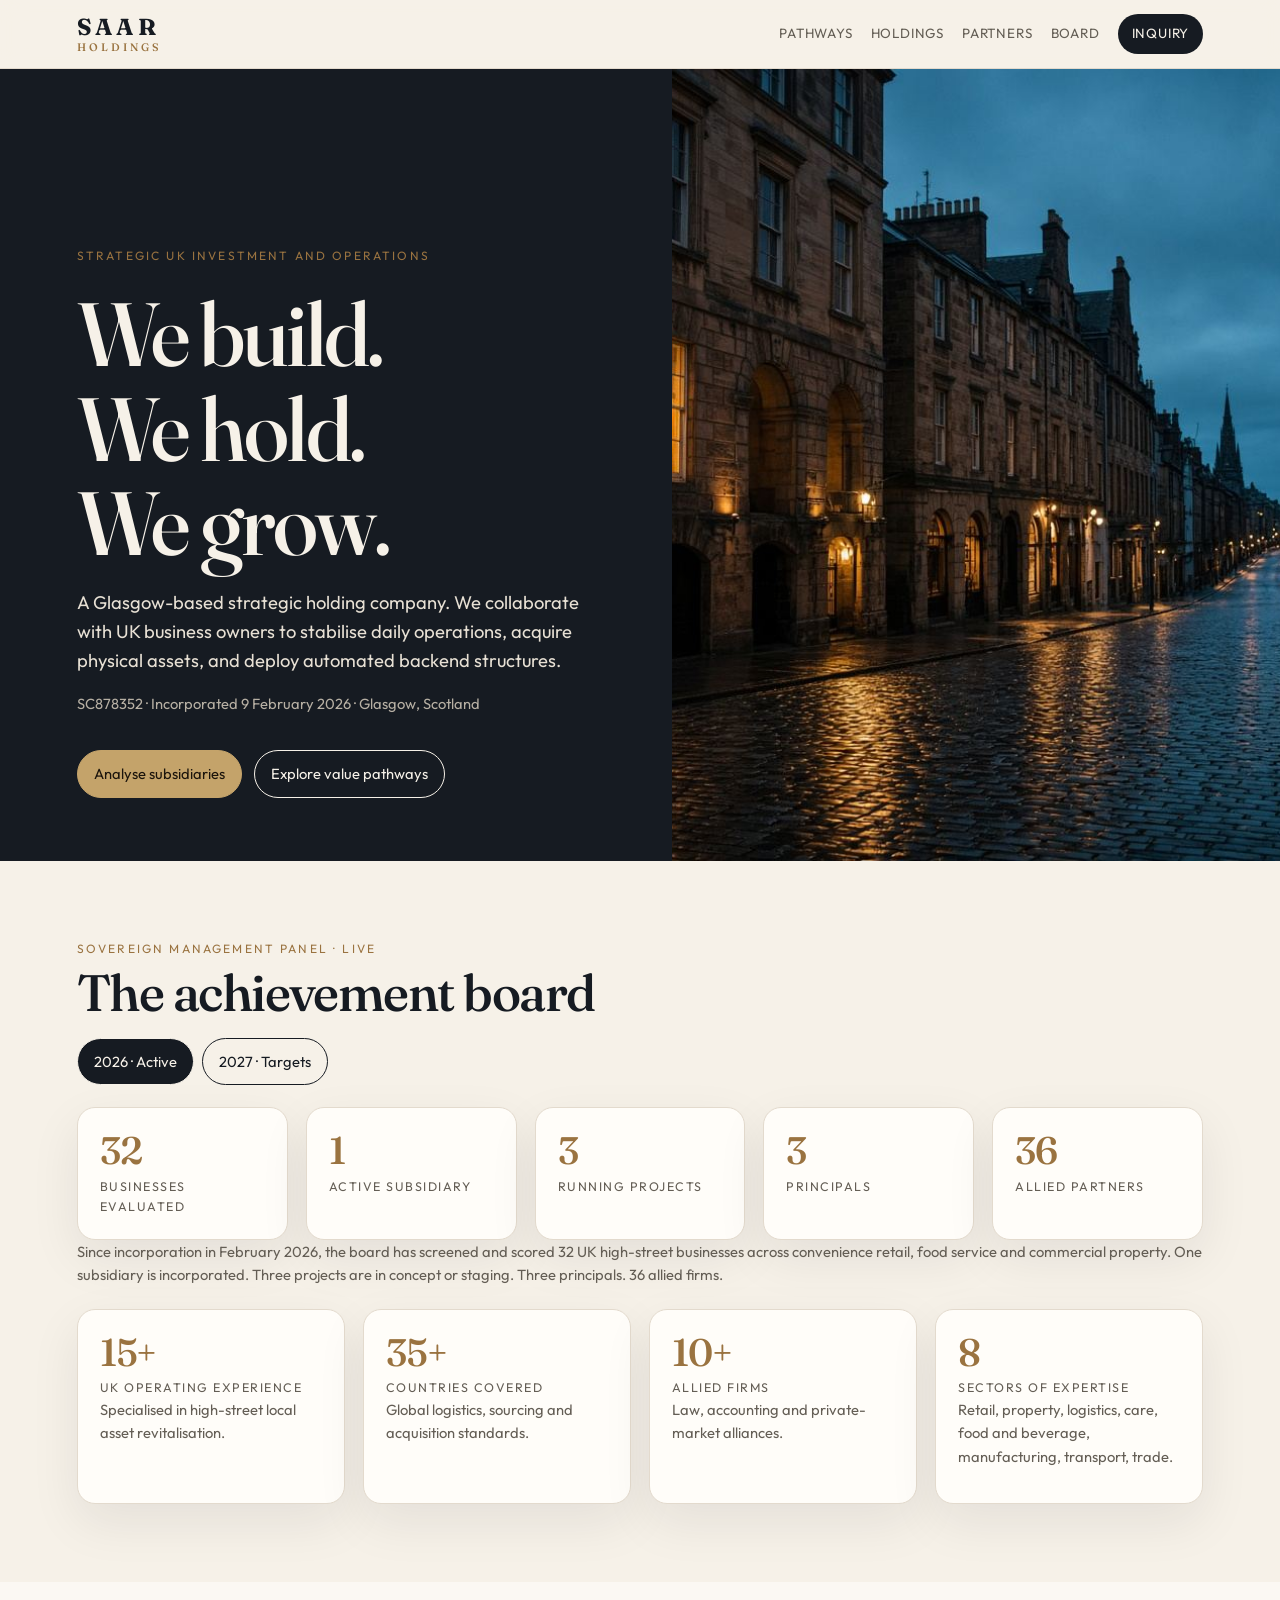
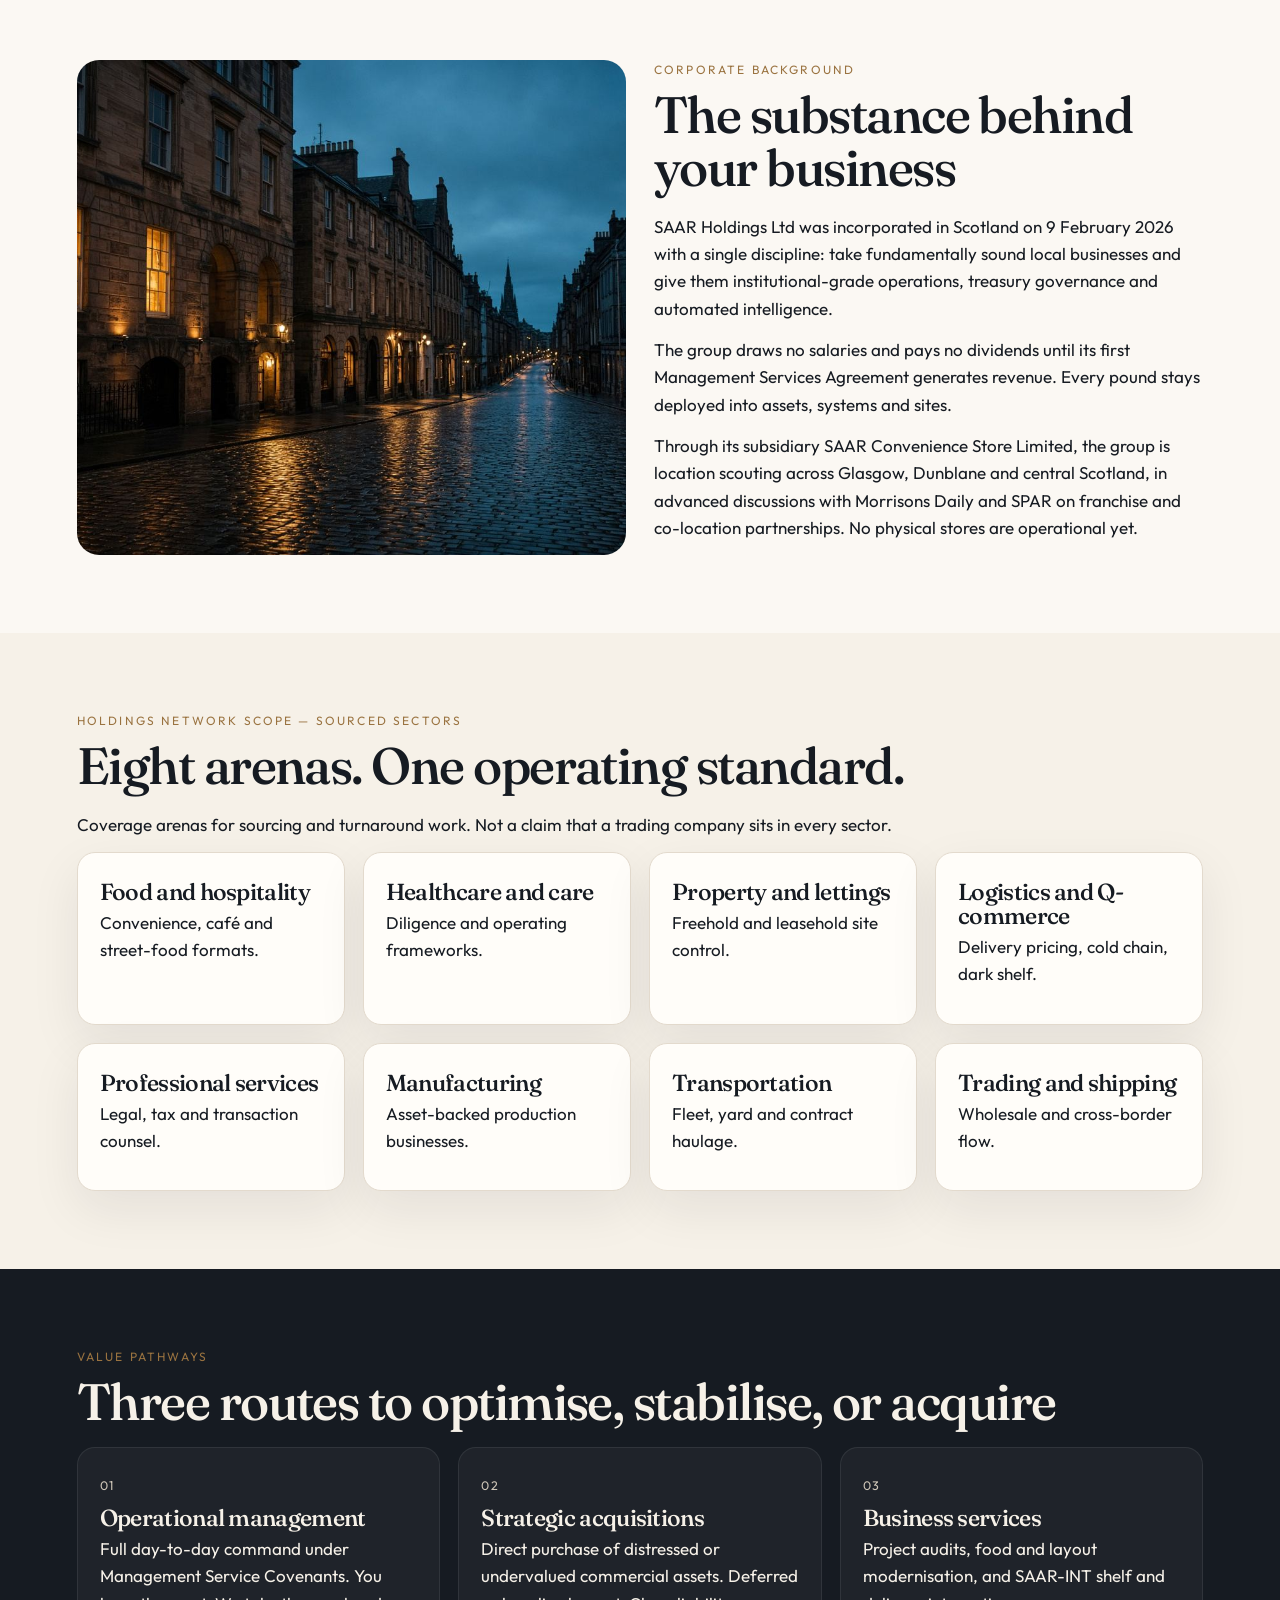
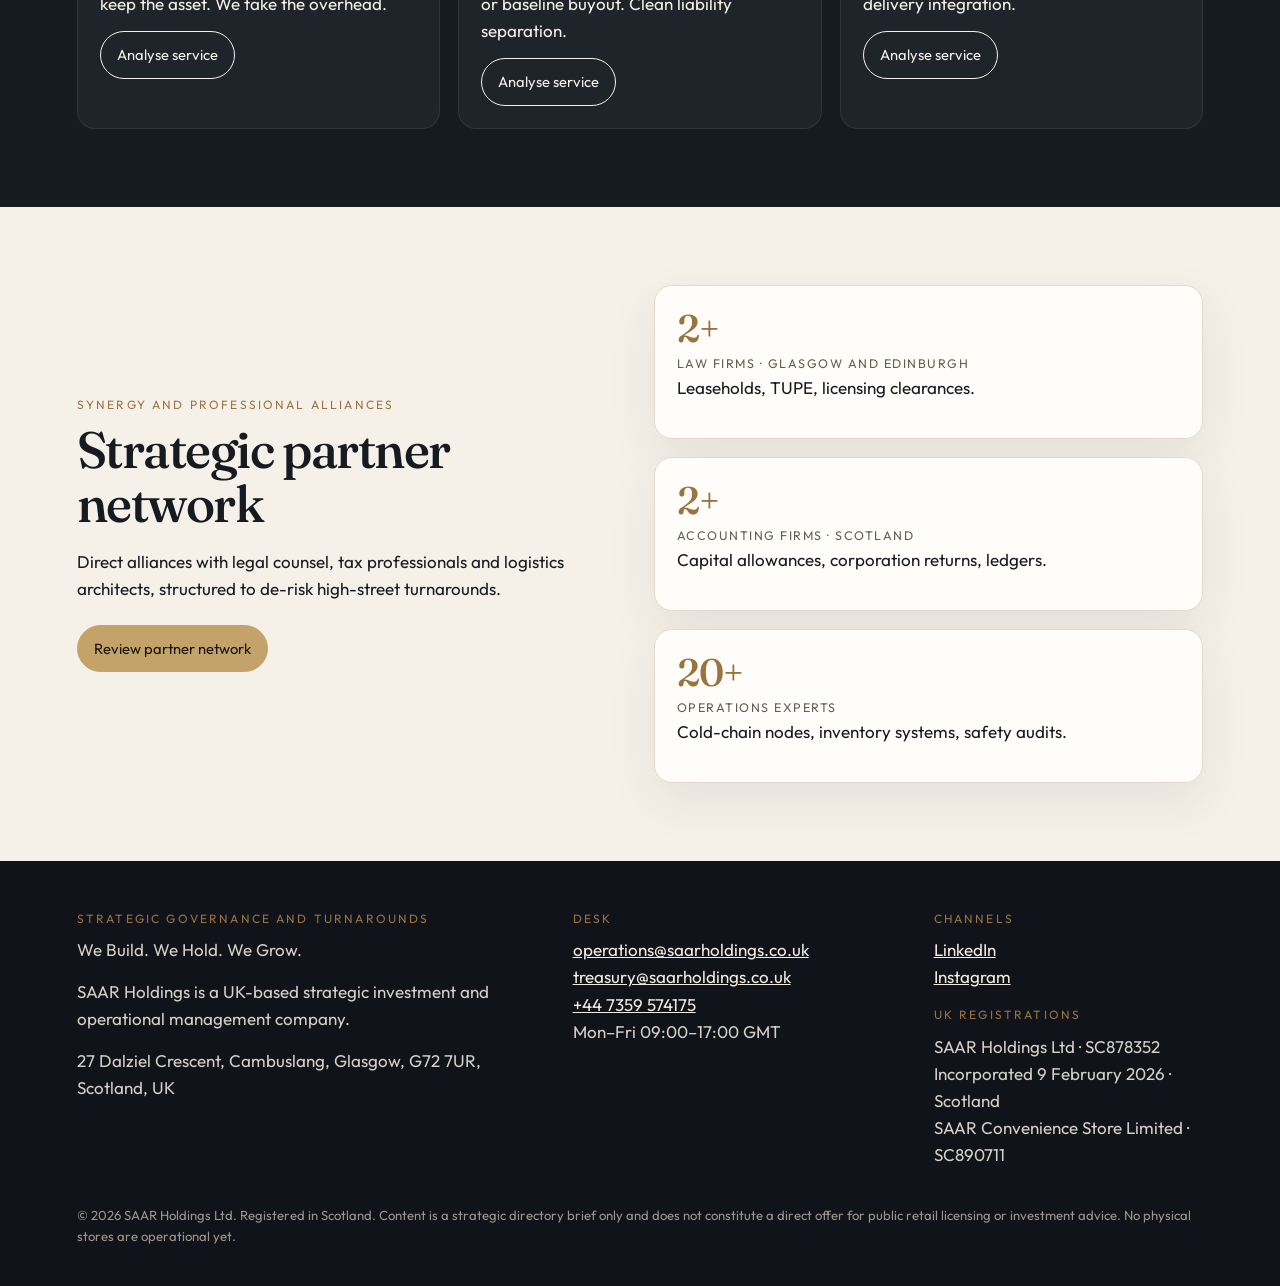
==== commit a573343e: "Rebuild public site from Kimi content with new editorial layout" ====
--- a/index.html
+++ b/index.html
@@ -4,31 +4,29 @@
 <meta charset="utf-8">
 <meta name="viewport" content="width=device-width, initial-scale=1">
 <title>SAAR Holdings Ltd | UK strategic investments</title>
-<meta name="description" content="SAAR Holdings is a Glasgow-based strategic holding company. We build, hold and grow UK high-street businesses.">
+<meta name="description" content="Glasgow-based strategic holding company. We build, hold and grow UK high-street businesses.">
 <link rel="preconnect" href="https://fonts.googleapis.com">
 <link rel="preconnect" href="https://fonts.gstatic.com" crossorigin>
-<link href="https://fonts.googleapis.com/css2?family=Barlow+Condensed:wght@400;500;600;700&family=Barlow:wght@400;500&display=swap" rel="stylesheet">
+<link href="https://fonts.googleapis.com/css2?family=Fraunces:opsz,wght@9..144,500;9..144,600&family=Outfit:wght@380;500&display=swap" rel="stylesheet">
 <link rel="stylesheet" href="styles.css">
 </head>
 <body data-page="home">
 <header class="nav">
-  <a class="brand" href="index.html">SAAR <span>Holdings</span></a>
+  <a class="brand" href="index.html"><strong>SAAR</strong><span>HOLDINGS</span></a>
   <button class="nav-toggle" type="button" aria-expanded="false" aria-controls="nav-links">Menu</button>
   <nav class="nav-links" id="nav-links">
     <a href="pathways.html" data-nav="pathways">Pathways</a>
     <a href="holdings.html" data-nav="holdings">Holdings</a>
-    <a href="treasury.html" data-nav="treasury">Treasury</a>
     <a href="partners.html" data-nav="partners">Partners</a>
-    <a href="people.html" data-nav="people">People</a>
-    <a href="contact.html" data-nav="contact">Contact</a>
+    <a href="people.html" data-nav="people">Board</a>
+    <a href="contact.html" data-nav="contact" class="cta">Inquiry</a>
   </nav>
 </header>
 
-<section class="screen" style="background-image:url('media/store.jpg')">
-  <div class="veil"></div>
-  <div class="inner">
+<section class="hero">
+  <div class="hero-copy">
     <p class="kicker">Strategic UK investment and operations</p>
-    <h1>We build<br>We hold<br>We grow</h1>
+    <h1>We build.<br>We hold.<br>We grow.</h1>
     <p class="deck">A Glasgow-based strategic holding company. We collaborate with UK business owners to stabilise daily operations, acquire physical assets, and deploy automated backend structures.</p>
     <p class="reg">SC878352 · Incorporated 9 February 2026 · Glasgow, Scotland</p>
     <div class="actions">
@@ -36,144 +34,118 @@
       <a class="btn" href="pathways.html">Explore value pathways</a>
     </div>
   </div>
-  <div class="scroll-cue">Scroll<i></i></div>
+  <video autoplay muted loop playsinline poster="media/street.jpg"><source src="media/hero.mp4" type="video/mp4"></video>
 </section>
-
-<section class="screen tall" id="board" style="background-image:url('media/city.jpg')">
-  <div class="veil"></div>
-  <div class="inner">
-    <p class="kicker">Sovereign management panel · Live</p>
-    <h2>The achievement board</h2>
-    <div class="year-toggle" role="tablist" aria-label="Year">
-      <button class="btn on" type="button" data-year-btn="2026">2026 · Active</button>
-      <button class="btn" type="button" data-year-btn="2027">2027 · Targets</button>
+<section class="wrap">
+  <p class="kicker">Sovereign management panel · Live</p>
+  <h2>The achievement board</h2>
+  <div class="year-toggle">
+    <button class="btn on" type="button" data-year-btn="2026">2026 · Active</button>
+    <button class="btn" type="button" data-year-btn="2027">2027 · Targets</button>
+  </div>
+  <div data-year="2026">
+    <div class="grid g5">
+      <div class="stat"><b>32</b><span>Businesses evaluated</span></div>
+      <div class="stat"><b>1</b><span>Active subsidiary</span></div>
+      <div class="stat"><b>3</b><span>Running projects</span></div>
+      <div class="stat"><b>3</b><span>Principals</span></div>
+      <div class="stat"><b>36</b><span>Allied partners</span></div>
     </div>
-    <div data-year="2026">
-      <div class="grid g5">
-        <div class="stat"><b>32</b><span>Businesses evaluated</span></div>
-        <div class="stat"><b>1</b><span>Active subsidiary</span></div>
-        <div class="stat"><b>3</b><span>Running projects</span></div>
-        <div class="stat"><b>4</b><span>Total employees</span></div>
-        <div class="stat"><b>36</b><span>Allied partners</span></div>
-      </div>
-      <p class="brief">Since incorporation in February 2026, the board has screened and scored 32 UK high-street businesses across convenience retail, food service and commercial property. One subsidiary is incorporated. Three projects are in concept or staging. Four principals. 36 allied firms.</p>
+    <p class="note">Since incorporation in February 2026, the board has screened and scored 32 UK high-street businesses across convenience retail, food service and commercial property. One subsidiary is incorporated. Three projects are in concept or staging. Three principals. 36 allied firms.</p>
+  </div>
+  <div data-year="2027" hidden>
+    <div class="grid g5">
+      <div class="stat"><b>60+</b><span>Businesses evaluated</span></div>
+      <div class="stat"><b>2</b><span>Active subsidiaries</span></div>
+      <div class="stat"><b>5+</b><span>Running projects</span></div>
+      <div class="stat"><b>8+</b><span>Team</span></div>
+      <div class="stat"><b>50+</b><span>Allied partners</span></div>
     </div>
-    <div data-year="2027" hidden>
-      <div class="grid g5">
-        <div class="stat"><b>60+</b><span>Businesses evaluated</span></div>
-        <div class="stat"><b>2</b><span>Active subsidiaries</span></div>
-        <div class="stat"><b>5+</b><span>Running projects</span></div>
-        <div class="stat"><b>8+</b><span>Total employees</span></div>
-        <div class="stat"><b>50+</b><span>Allied partners</span></div>
-      </div>
-      <p class="brief">The 2027 pipeline exceeds 60 evaluated businesses by April 2027, widening sector coverage into logistics, healthcare and manufacturing. Targets also include a second operating subsidiary, five or more live projects, eight-plus staff, and 50+ allied firms.</p>
+    <p class="note">The 2027 pipeline targets more than 60 evaluated businesses by April 2027, wider coverage into logistics, healthcare and manufacturing, a second operating subsidiary, five or more live projects, and 50+ allied firms.</p>
+  </div>
+  <div class="grid g4" style="margin-top:22px">
+    <div class="stat"><b>15+</b><span>UK operating experience</span><p class="note">Specialised in high-street local asset revitalisation.</p></div>
+    <div class="stat"><b>35+</b><span>Countries covered</span><p class="note">Global logistics, sourcing and acquisition standards.</p></div>
+    <div class="stat"><b>10+</b><span>Allied firms</span><p class="note">Law, accounting and private-market alliances.</p></div>
+    <div class="stat"><b>8</b><span>Sectors of expertise</span><p class="note">Retail, property, logistics, care, food and beverage, manufacturing, transport, trade.</p></div>
+  </div>
+</section>
+<section class="wrap alt">
+  <div class="split">
+    <img src="media/street.jpg" alt="Sandstone street at dusk">
+    <div>
+      <p class="kicker">Corporate background</p>
+      <h2>The substance behind your business</h2>
+      <p>SAAR Holdings Ltd was incorporated in Scotland on 9 February 2026 with a single discipline: take fundamentally sound local businesses and give them institutional-grade operations, treasury governance and automated intelligence.</p>
+      <p>The group draws no salaries and pays no dividends until its first Management Services Agreement generates revenue. Every pound stays deployed into assets, systems and sites.</p>
+      <p>Through its subsidiary SAAR Convenience Store Limited, the group is location scouting across Glasgow, Dunblane and central Scotland, in advanced discussions with Morrisons Daily and SPAR on franchise and co-location partnerships. No physical stores are operational yet.</p>
     </div>
-    <div class="grid g4" style="margin-top:28px">
-      <div class="stat"><b>15+</b><span>UK operating experience</span><p class="note">Specialised in high-street local asset revitalisation.</p></div>
-      <div class="stat"><b>35+</b><span>Countries covered</span><p class="note">Global logistics, sourcing and acquisition standards.</p></div>
-      <div class="stat"><b>10+</b><span>Allied firms</span><p class="note">Law, accounting, and private equity alliances.</p></div>
-      <div class="stat"><b>Multi</b><span>Sectors of expertise</span><p class="note">Eight sectors: retail, property, logistics, care and food and beverage channels.</p></div>
+  </div>
+</section>
+<section class="wrap">
+  <p class="kicker">Holdings network scope — sourced sectors</p>
+  <h2>Eight arenas. One operating standard.</h2>
+  <p>Coverage arenas for sourcing and turnaround work. Not a claim that a trading company sits in every sector.</p>
+  <div class="grid g4">
+    <article class="card"><h3>Food and hospitality</h3><p>Convenience, café and street-food formats.</p></article>
+    <article class="card"><h3>Healthcare and care</h3><p>Diligence and operating frameworks.</p></article>
+    <article class="card"><h3>Property and lettings</h3><p>Freehold and leasehold site control.</p></article>
+    <article class="card"><h3>Logistics and Q-commerce</h3><p>Delivery pricing, cold chain, dark shelf.</p></article>
+    <article class="card"><h3>Professional services</h3><p>Legal, tax and transaction counsel.</p></article>
+    <article class="card"><h3>Manufacturing</h3><p>Asset-backed production businesses.</p></article>
+    <article class="card"><h3>Transportation</h3><p>Fleet, yard and contract haulage.</p></article>
+    <article class="card"><h3>Trading and shipping</h3><p>Wholesale and cross-border flow.</p></article>
+  </div>
+</section>
+<section class="wrap dark">
+  <p class="kicker">Value pathways</p>
+  <h2>Three routes to optimise, stabilise, or acquire</h2>
+  <div class="grid g3">
+    <article class="card"><p class="label">01</p><h3>Operational management</h3><p>Full day-to-day command under Management Service Covenants. You keep the asset. We take the overhead.</p><a class="btn" href="operations.html">Analyse service</a></article>
+    <article class="card"><p class="label">02</p><h3>Strategic acquisitions</h3><p>Direct purchase of distressed or undervalued commercial assets. Deferred or baseline buyout. Clean liability separation.</p><a class="btn" href="acquisitions.html">Analyse service</a></article>
+    <article class="card"><p class="label">03</p><h3>Business services</h3><p>Project audits, food and layout modernisation, and SAAR-INT shelf and delivery integration.</p><a class="btn" href="services.html">Analyse service</a></article>
+  </div>
+</section>
+<section class="wrap">
+  <div class="split">
+    <div>
+      <p class="kicker">Synergy and professional alliances</p>
+      <h2>Strategic partner network</h2>
+      <p>Direct alliances with legal counsel, tax professionals and logistics architects, structured to de-risk high-street turnarounds.</p>
+      <div class="actions"><a class="btn solid" href="partners.html">Review partner network</a></div>
+    </div>
+    <div class="grid">
+      <article class="card"><b class="num">2+</b><span class="label">Law firms · Glasgow and Edinburgh</span><p>Leaseholds, TUPE, licensing clearances.</p></article>
+      <article class="card"><b class="num">2+</b><span class="label">Accounting firms · Scotland</span><p>Capital allowances, corporation returns, ledgers.</p></article>
+      <article class="card"><b class="num">20+</b><span class="label">Operations experts</span><p>Cold-chain nodes, inventory systems, safety audits.</p></article>
     </div>
   </div>
 </section>
 
-<section class="screen" style="background-image:url('media/street.jpg')">
-  <div class="veil"></div>
-  <div class="inner">
-    <p class="kicker">Corporate background</p>
-    <h2>The substance behind your business</h2>
-    <p class="deck">SAAR Holdings Ltd was incorporated in Scotland on 9 February 2026 with a single discipline: take fundamentally sound local businesses and give them institutional-grade operations, treasury governance and automated intelligence.</p>
-    <p class="deck">The group draws no salaries and pays no dividends until its first Management Services Agreement generates revenue.</p>
-    <p class="deck">Through its subsidiary SAAR Convenience Store Limited, the group is actively location scouting across Glasgow, Dunblane and central Scotland, in advanced discussions with Morrisons Daily and SPAR on franchise and co-location partnerships. No physical stores are operational yet.</p>
-  </div>
-</section>
-
-<section class="screen mid" style="background-image:url('media/yard.jpg')">
-  <div class="veil"></div>
-  <div class="inner">
-    <p class="kicker">Holdings network scope</p>
-    <h2>Eight sectors</h2>
-    <p class="deck">Standard turnaround strategies, implemented UK-wide.</p>
-    <div class="grid g4" style="margin-top:22px">
-      <div class="card"><h3>Food and hospitality</h3></div>
-      <div class="card"><h3>Healthcare and care</h3></div>
-      <div class="card"><h3>Property and lettings</h3></div>
-      <div class="card"><h3>Logistics and Q-commerce</h3></div>
-      <div class="card"><h3>Professional services</h3></div>
-      <div class="card"><h3>Manufacturing</h3></div>
-      <div class="card"><h3>Transportation</h3></div>
-      <div class="card"><h3>Trading and shipping</h3></div>
+<footer class="site">
+  <div class="foot-grid">
+    <div>
+      <p class="kicker">Strategic governance and turnarounds</p>
+      <p>We Build. We Hold. We Grow.</p>
+      <p>SAAR Holdings is a UK-based strategic investment and operational management company.</p>
+      <p>27 Dalziel Crescent, Cambuslang, Glasgow, G72 7UR, Scotland, UK</p>
+    </div>
+    <div>
+      <p class="kicker">Desk</p>
+      <p><a href="mailto:operations@saarholdings.co.uk">operations@saarholdings.co.uk</a><br>
+      <a href="mailto:treasury@saarholdings.co.uk">treasury@saarholdings.co.uk</a><br>
+      <a href="tel:+447359574175">+44 7359 574175</a><br>Mon–Fri 09:00–17:00 GMT</p>
+    </div>
+    <div>
+      <p class="kicker">Channels</p>
+      <p><a href="https://www.linkedin.com/company/saar-holdings-uk-ltd/">LinkedIn</a><br>
+      <a href="https://www.instagram.com/saarholdings/">Instagram</a></p>
+      <p class="kicker">UK registrations</p>
+      <p>SAAR Holdings Ltd · SC878352<br>Incorporated 9 February 2026 · Scotland<br>
+      SAAR Convenience Store Limited · SC890711</p>
     </div>
   </div>
-</section>
-
-<section class="screen" style="background-image:url('media/ops.jpg')">
-  <div class="veil"></div>
-  <div class="inner">
-    <p class="kicker">Value pathways</p>
-    <h2>Three routes to optimise, stabilise, or acquire</h2>
-    <div class="grid g3" style="margin-top:28px">
-      <article class="card">
-        <p class="label">01</p>
-        <h3>Operational management</h3>
-        <p>Assuming full day-to-day command under tailored Management Service Covenants. You keep assets and secure stable yields, bypassing overhead bottlenecks.</p>
-        <a class="btn" href="operations.html">Analyse service</a>
-      </article>
-      <article class="card">
-        <p class="label">02</p>
-        <h3>Strategic acquisitions</h3>
-        <p>Direct corporate purchases of distressed or undervalued commercial properties. Flexible deferred or baseline buyout deals with clean liability separations.</p>
-        <a class="btn" href="acquisitions.html">Analyse service</a>
-      </article>
-      <article class="card">
-        <p class="label">03</p>
-        <h3>Business services</h3>
-        <p>Project-based audits, food and layout modernisations, plus proprietary SAAR-INT automated shelf and delivery software integrations.</p>
-        <a class="btn" href="services.html">Analyse service</a>
-      </article>
-    </div>
-  </div>
-</section>
-
-<section class="screen" style="background-image:url('media/plant.jpg')">
-  <div class="veil"></div>
-  <div class="inner">
-    <p class="kicker">Synergy and professional alliances</p>
-    <h2>Strategic partner network</h2>
-    <p class="deck">SAAR Holdings maintains direct alliances with premium corporate entities — structuring mutual pipelines with qualified legal counsellors, tax professionals, and logistics architects to systematically de-risk high-street commercial turnarounds.</p>
-    <div class="grid g3" style="margin-top:22px">
-      <article class="card"><b class="num">2+</b><span class="label">Law firms</span><h3>Legal structuring</h3><p>Drafting commercial leaseholds, coordinating TUPE workforce agreements, and managing municipal licensing clearances. Glasgow · Edinburgh.</p></article>
-      <article class="card"><b class="num">2+</b><span class="label">Accounting firms</span><h3>Group treasury</h3><p>Structuring cap-ex allowances, handling combined corporation returns, auditing assets, and automating ledgers. Scotland unified.</p></article>
-      <article class="card"><b class="num">20+</b><span class="label">Experts</span><h3>Operations team</h3><p>Installing hardware cold-chain nodes, real-time computerised inventory systems, and safety compliance audits. Protech and logistics.</p></article>
-    </div>
-    <div class="actions"><a class="btn" href="partners.html">Review partner network</a></div>
-  </div>
-</section>
-
-<footer class="site">
-  <div class="veil"></div>
-  <div class="inner">
-    <div class="foot-grid">
-      <div>
-        <p class="kicker">Registered office</p>
-        <p>27 Dalziel Crescent, Cambuslang, Glasgow G72 7UR, Scotland, UK</p>
-        <p>SAAR Holdings Ltd · SC878352<br>Incorporated 9 February 2026</p>
-      </div>
-      <div>
-        <p class="kicker">Desk</p>
-        <p><a href="mailto:operations@saarholdings.co.uk">operations@saarholdings.co.uk</a><br>
-        <a href="mailto:treasury@saarholdings.co.uk">treasury@saarholdings.co.uk</a><br>
-        <a href="tel:+447359574175">+44 7359 574175</a><br>
-        Mon–Fri 09:00–17:00 GMT</p>
-      </div>
-      <div>
-        <p class="kicker">Channels</p>
-        <p><a href="https://www.linkedin.com/company/saar-holdings-uk-ltd">LinkedIn</a><br>
-        <a href="https://www.instagram.com/saarholdings/">Instagram</a></p>
-      </div>
-    </div>
-    <p class="fine">© 2026 SAAR Holdings Ltd. Registered in Scotland, SC878352. Content is a strategic directory brief only and does not constitute a direct offer for public retail licensing or investment advice.</p>
-  </div>
+  <p class="fine">© 2026 SAAR Holdings Ltd. Registered in Scotland. Content is a strategic directory brief only and does not constitute a direct offer for public retail licensing or investment advice. No physical stores are operational yet.</p>
 </footer>
 <script src="app.js"></script>
 </body>
--- a/styles.css
+++ b/styles.css
@@ -1,253 +1,130 @@
-/* SAAR Holdings — SpaceX-like public site */
 :root {
-  --bg: #000;
-  --fg: #fff;
-  --muted: rgba(255,255,255,.72);
-  --dim: rgba(255,255,255,.55);
-  --line: rgba(255,255,255,.35);
-  --sans: "Barlow", "Arial Narrow", sans-serif;
-  --cond: "Barlow Condensed", "Arial Narrow", Impact, sans-serif;
+  --ink: #161b22;
+  --paper: #f6f1e8;
+  --cream: #fbf8f3;
+  --gold: #9a7340;
+  --gold-2: #c4a36a;
+  --pine: #1b3a33;
+  --line: #e3dacd;
+  --muted: #645e55;
+  --card: #fffdf9;
+  --shadow: 0 18px 50px rgba(22, 27, 34, 0.08);
 }
 * { box-sizing: border-box; }
 html { scroll-behavior: smooth; }
 body {
   margin: 0;
-  background: var(--bg);
-  color: var(--fg);
-  font-family: var(--sans);
-  font-weight: 400;
+  background: var(--paper);
+  color: var(--ink);
+  font-family: Outfit, "Segoe UI", sans-serif;
   font-size: 17px;
-  line-height: 1.55;
+  line-height: 1.6;
 }
-img { max-width: 100%; display: block; }
-a { color: inherit; text-decoration: none; }
-button, input, select, textarea { font: inherit; color: inherit; }
+img, video { max-width: 100%; display: block; }
+a { color: inherit; }
+h1, h2, h3, .brand, .stat b, .num {
+  font-family: Fraunces, Georgia, serif;
+  font-weight: 520;
+  letter-spacing: -0.03em;
+  line-height: 1.05;
+}
+h1 { font-size: clamp(3.1rem, 7vw, 6.4rem); margin: 0.15em 0 0.2em; }
+h2 { font-size: clamp(2.1rem, 4vw, 3.6rem); margin: 0.1em 0 0.35em; }
+h3 { font-size: 1.45rem; margin: 0.2em 0; }
+p { margin: 0 0 0.85em; }
 .nav {
-  position: fixed; inset: 0 0 auto 0; z-index: 40;
+  position: sticky; top: 0; z-index: 20;
   display: flex; align-items: center; justify-content: space-between;
-  padding: 18px 28px;
-  background: linear-gradient(to bottom, rgba(0,0,0,.55), rgba(0,0,0,0));
+  padding: 14px 6vw;
+  background: rgba(246, 241, 232, 0.92);
+  backdrop-filter: blur(12px);
+  border-bottom: 1px solid var(--line);
 }
-.nav.solid { background: rgba(0,0,0,.88); backdrop-filter: blur(8px); }
-.brand {
-  font-family: var(--cond);
-  font-weight: 600;
-  letter-spacing: .22em;
-  font-size: 18px;
-  text-transform: uppercase;
+.brand { text-decoration: none; display: flex; flex-direction: column; line-height: 1; }
+.brand strong { font-family: Fraunces, Georgia, serif; font-size: 1.45rem; letter-spacing: 0.14em; }
+.brand span { font-size: 0.68rem; letter-spacing: 0.28em; color: var(--gold); margin-top: 4px; }
+.nav-links { display: flex; gap: 18px; align-items: center; }
+.nav-links a { text-decoration: none; font-size: 0.84rem; letter-spacing: 0.06em; text-transform: uppercase; color: var(--muted); }
+.nav-links a.on, .nav-links a:hover { color: var(--ink); }
+.nav-links a.cta {
+  background: var(--ink); color: var(--paper); padding: 9px 14px; border-radius: 999px;
 }
-.brand span { font-weight: 400; opacity: .7; letter-spacing: .28em; margin-left: .4em; }
-.nav-links { display: flex; gap: 22px; align-items: center; }
-.nav-links a {
-  font-family: var(--cond);
-  font-size: 15px;
-  letter-spacing: .18em;
-  text-transform: uppercase;
-  opacity: .85;
+.nav-toggle { display: none; background: none; border: 1px solid var(--line); padding: 8px 12px; }
+.hero {
+  display: grid; grid-template-columns: 1.05fr 0.95fr; min-height: 88vh;
+  background: var(--ink); color: var(--paper);
 }
-.nav-links a:hover, .nav-links a.on { opacity: 1; }
-.nav-toggle {
-  display: none;
-  background: transparent;
-  border: 1px solid #fff;
-  color: #fff;
-  width: 46px; height: 40px;
-  letter-spacing: .14em;
-  text-transform: uppercase;
-  font-family: var(--cond);
-  cursor: pointer;
+.hero-copy { padding: 8vh 6vw 7vh; display: flex; flex-direction: column; justify-content: flex-end; }
+.hero video, .hero img { width: 100%; height: 100%; object-fit: cover; min-height: 420px; }
+.kicker {
+  font-size: 0.75rem; letter-spacing: 0.18em; text-transform: uppercase;
+  color: var(--gold); margin: 0 0 0.7em;
 }
-.screen {
-  position: relative;
-  min-height: 100vh;
-  display: flex;
-  align-items: flex-end;
-  background-color: #000;
-  background-size: cover;
-  background-position: center;
-  overflow: hidden;
+.deck { font-size: 1.15rem; max-width: 42rem; color: #d9d2c6; }
+.hero .deck { color: #e7e0d4; }
+.reg { color: #b7b0a4; font-size: 0.92rem; }
+.actions { display: flex; gap: 12px; flex-wrap: wrap; margin-top: 1.4rem; }
+.btn {
+  display: inline-flex; align-items: center; text-decoration: none;
+  border: 1px solid currentColor; padding: 11px 16px; border-radius: 999px;
+  background: transparent; color: inherit; cursor: pointer; font: inherit; font-size: 0.92rem;
 }
-.screen.mid { align-items: center; }
-.veil {
-  position: absolute; left: 0; right: 0; bottom: 0; height: 58%;
-  background: linear-gradient(to bottom, rgba(0,0,0,0) 0%, rgba(0,0,0,.55) 55%, rgba(0,0,0,.88) 100%);
-  pointer-events: none;
-}
-.screen.tall .veil { height: 62%; }
-.inner {
-  position: relative; z-index: 1;
-  width: min(1180px, calc(100% - 48px));
-  margin: 0 auto;
-  padding: 120px 0 72px;
-}
-.kicker {
-  font-family: var(--cond);
-  letter-spacing: .32em;
-  text-transform: uppercase;
-  font-size: 13px;
-  margin: 0 0 16px;
-  color: rgba(255,255,255,.82);
-}
-h1, h2, .display {
-  font-family: var(--cond);
-  font-weight: 600;
-  text-transform: uppercase;
-  letter-spacing: -.01em;
-  line-height: .88;
-  margin: 0;
-}
-h1 { font-size: clamp(72px, 12vw, 148px); }
-h2 { font-size: clamp(48px, 7vw, 92px); }
-h3 {
-  font-family: var(--cond);
-  font-weight: 600;
-  text-transform: uppercase;
-  letter-spacing: .02em;
-  font-size: clamp(28px, 3vw, 40px);
-  line-height: 1;
-  margin: 0 0 10px;
-}
-.deck { max-width: 640px; font-size: 18px; color: var(--muted); margin: 22px 0 0; }
-.reg {
-  margin-top: 28px;
-  font-family: var(--cond);
-  letter-spacing: .22em;
-  text-transform: uppercase;
-  font-size: 14px;
-}
-.actions { display: flex; flex-wrap: wrap; gap: 12px; margin-top: 32px; }
-.btn {
-  display: inline-flex; align-items: center; justify-content: center;
-  border: 1px solid #fff;
-  background: transparent;
-  color: #fff;
-  padding: 12px 18px;
-  min-height: 46px;
-  font-family: var(--cond);
-  letter-spacing: .18em;
-  text-transform: uppercase;
-  font-size: 16px;
-  cursor: pointer;
-}
-.btn:hover { background: #fff; color: #000; }
-.btn.solid { background: #fff; color: #000; }
-.btn.solid:hover { background: transparent; color: #fff; }
-.scroll-cue {
-  position: absolute; z-index: 2; left: 28px; bottom: 28px;
-  font-family: var(--cond);
-  letter-spacing: .28em;
-  text-transform: uppercase;
-  font-size: 12px;
-  opacity: .8;
-}
-.scroll-cue i {
-  display: block; width: 1px; height: 42px; margin-top: 8px;
-  background: linear-gradient(#fff, transparent);
-}
+.btn.solid { background: var(--gold-2); color: #1b140c; border-color: var(--gold-2); }
+.btn.on { background: var(--ink); color: var(--paper); }
+.wrap { padding: 78px 6vw; }
+.wrap.alt { background: var(--cream); }
+.wrap.dark { background: var(--ink); color: var(--paper); }
+.wrap.pine { background: var(--pine); color: var(--paper); }
 .grid { display: grid; gap: 18px; }
-.g2 { grid-template-columns: 1fr 1fr; }
+.g2 { grid-template-columns: 1.1fr 0.9fr; }
 .g3 { grid-template-columns: repeat(3, 1fr); }
 .g4 { grid-template-columns: repeat(4, 1fr); }
 .g5 { grid-template-columns: repeat(5, 1fr); }
-.stat b, .num {
-  font-family: var(--cond);
-  font-weight: 600;
-  font-size: clamp(42px, 5vw, 72px);
-  line-height: .9;
-  display: block;
+.card, .stat {
+  background: var(--card); border: 1px solid var(--line); border-radius: 18px;
+  padding: 22px; box-shadow: var(--shadow);
 }
-.stat span, .label {
-  font-family: var(--cond);
-  letter-spacing: .16em;
-  text-transform: uppercase;
-  font-size: 13px;
-  color: var(--muted);
+.dark .card, .pine .card, .dark .stat { background: rgba(255,255,255,0.04); color: inherit; border-color: rgba(255,255,255,0.08); box-shadow: none; }
+.stat b, .num { display: block; font-size: 2.4rem; color: var(--gold); }
+.stat span, .label { display: block; font-size: 0.78rem; letter-spacing: 0.12em; text-transform: uppercase; color: var(--muted); margin-top: 6px; }
+.dark .stat span, .pine .label, .dark .label { color: #cfc6b8; }
+.note { color: var(--muted); font-size: 0.92rem; }
+.media-card { overflow: hidden; padding: 0; }
+.media-card img { height: 230px; width: 100%; object-fit: cover; }
+.media-card div { padding: 18px 20px 22px; }
+.split { display: grid; grid-template-columns: 1fr 1fr; gap: 28px; align-items: center; }
+.split img, .frame { border-radius: 22px; width: 100%; height: 100%; object-fit: cover; min-height: 320px; }
+.tabs, .year-toggle, .choices { display: flex; gap: 8px; flex-wrap: wrap; margin: 12px 0 22px; }
+.tabs button, .choice {
+  border: 1px solid var(--line); background: transparent; border-radius: 999px;
+  padding: 9px 14px; cursor: pointer; font: inherit;
 }
-.card {
-  border-top: 1px solid var(--line);
-  padding-top: 16px;
+.tabs button.on, .choice.on { background: var(--ink); color: var(--paper); border-color: var(--ink); }
+table { width: 100%; border-collapse: collapse; font-size: 0.95rem; }
+th, td { text-align: left; padding: 12px 10px; border-bottom: 1px solid var(--line); vertical-align: top; }
+th { font-size: 0.75rem; letter-spacing: 0.1em; text-transform: uppercase; color: var(--muted); }
+ul.clean { padding-left: 1.1rem; }
+ul.clean li { margin: 0.35em 0; }
+.menu { display: grid; grid-template-columns: 1fr auto; gap: 4px 16px; }
+.menu b { font-weight: 500; }
+.swatch { display: flex; gap: 10px; }
+.swatch i { width: 42px; height: 42px; border-radius: 50%; display: block; border: 1px solid var(--line); }
+footer.site { background: #10141a; color: #d7d0c5; padding: 48px 6vw 28px; }
+.foot-grid { display: grid; grid-template-columns: 1.4fr 1fr 0.8fr; gap: 24px; }
+footer a { color: #f3ecdf; }
+.fine { color: #9c958a; font-size: 0.82rem; margin-top: 22px; }
+.field { margin-bottom: 14px; }
+.field label { display: block; font-size: 0.78rem; letter-spacing: 0.1em; text-transform: uppercase; margin-bottom: 6px; }
+input, select, textarea {
+  width: 100%; padding: 12px 12px; border-radius: 12px; border: 1px solid var(--line);
+  background: #fff; font: inherit;
 }
-.card p, .prose p { color: var(--muted); }
-.prose p { max-width: 720px; }
-.year-toggle { display: flex; gap: 8px; margin: 18px 0 22px; }
-.year-toggle button.on { background: #fff; color: #000; }
-.brief { max-width: 760px; color: var(--muted); min-height: 3.2em; }
-table { width: 100%; border-collapse: collapse; margin-top: 12px; }
-th, td { text-align: left; padding: 12px 10px; border-bottom: 1px solid rgba(255,255,255,.15); vertical-align: top; }
-th {
-  font-family: var(--cond);
-  letter-spacing: .14em;
-  text-transform: uppercase;
-  font-weight: 500;
-  font-size: 14px;
+.error { color: #8a2f24; min-height: 1.2em; }
+.chips { display: flex; gap: 8px; flex-wrap: wrap; }
+.chips span { border: 1px solid var(--line); border-radius: 999px; padding: 6px 10px; font-size: 0.82rem; }
+@media (max-width: 900px) {
+  .hero, .g2, .g3, .g4, .g5, .split, .foot-grid { grid-template-columns: 1fr; }
+  .nav-toggle { display: block; }
+  .nav-links { display: none; position: absolute; top: 62px; left: 0; right: 0; background: var(--paper); flex-direction: column; padding: 16px 6vw 22px; border-bottom: 1px solid var(--line); }
+  .nav-links.open { display: flex; }
 }
-td { color: var(--muted); font-size: 15px; }
-.steps { display: flex; gap: 28px; margin-top: 8px; }
-.step b { font-family: var(--cond); letter-spacing: .16em; font-weight: 500; font-size: 14px; }
-footer.site {
-  position: relative;
-  background: #000 url("media/bay.jpg") center/cover no-repeat;
-  color: #fff;
-}
-footer.site .veil { height: 68%; background: linear-gradient(to bottom, rgba(0,0,0,0) 0%, rgba(0,0,0,.72) 100%); }
-footer.site .inner { padding-top: 64px; }
-.foot-grid { display: grid; grid-template-columns: 1.4fr 1fr 1fr; gap: 28px; }
-footer a { border-bottom: 1px solid transparent; }
-footer a:hover { border-bottom-color: #fff; }
-.fine { margin-top: 28px; color: var(--dim); font-size: 13px; }
-form .field { margin-bottom: 14px; }
-label {
-  display: block;
-  font-family: var(--cond);
-  letter-spacing: .16em;
-  text-transform: uppercase;
-  font-size: 13px;
-  margin-bottom: 6px;
-}
-input, select, textarea {
-  width: 100%;
-  background: rgba(0,0,0,.45);
-  border: 1px solid rgba(255,255,255,.35);
-  padding: 12px 12px;
-  outline: none;
-}
-input:focus, select:focus, textarea:focus { border-color: #fff; }
-.choices { display: grid; grid-template-columns: 1fr 1fr; gap: 12px; }
-.choice {
-  text-align: left;
-  background: rgba(0,0,0,.35);
-  border: 1px solid rgba(255,255,255,.35);
-  padding: 16px;
-  cursor: pointer;
-}
-.choice.on { background: #fff; color: #000; }
-.choice.on p { color: #222; }
-.error { color: #ffb4b4; min-height: 1.2em; }
-.note { color: var(--muted); font-size: 15px; }
-ul.clean { margin: 8px 0 0; padding: 0; list-style: none; }
-ul.clean li { padding: 8px 0; border-bottom: 1px solid rgba(255,255,255,.12); color: var(--muted); }
-.chips { display: flex; flex-wrap: wrap; gap: 8px; margin-top: 12px; }
-.chip {
-  border: 1px solid rgba(255,255,255,.4);
-  padding: 6px 10px;
-  font-family: var(--cond);
-  letter-spacing: .12em;
-  text-transform: uppercase;
-  font-size: 13px;
-}
-@media (max-width: 860px) {
-  .nav-toggle { display: inline-flex; align-items: center; justify-content: center; }
-  .nav-links {
-    display: none;
-    position: absolute; top: 64px; left: 0; right: 0;
-    flex-direction: column; align-items: flex-start;
-    gap: 0;
-    background: rgba(0,0,0,.94);
-    padding: 8px 0 16px;
-  }
-  .nav-links.open { display: flex; }
-  .nav-links a { display: block; padding: 14px 28px; width: 100%; }
-  .g2, .g3, .g4, .g5, .foot-grid, .choices { grid-template-columns: 1fr; }
-  .inner { width: min(1180px, calc(100% - 32px)); }
-  h1 { font-size: clamp(56px, 18vw, 88px); }
-}
